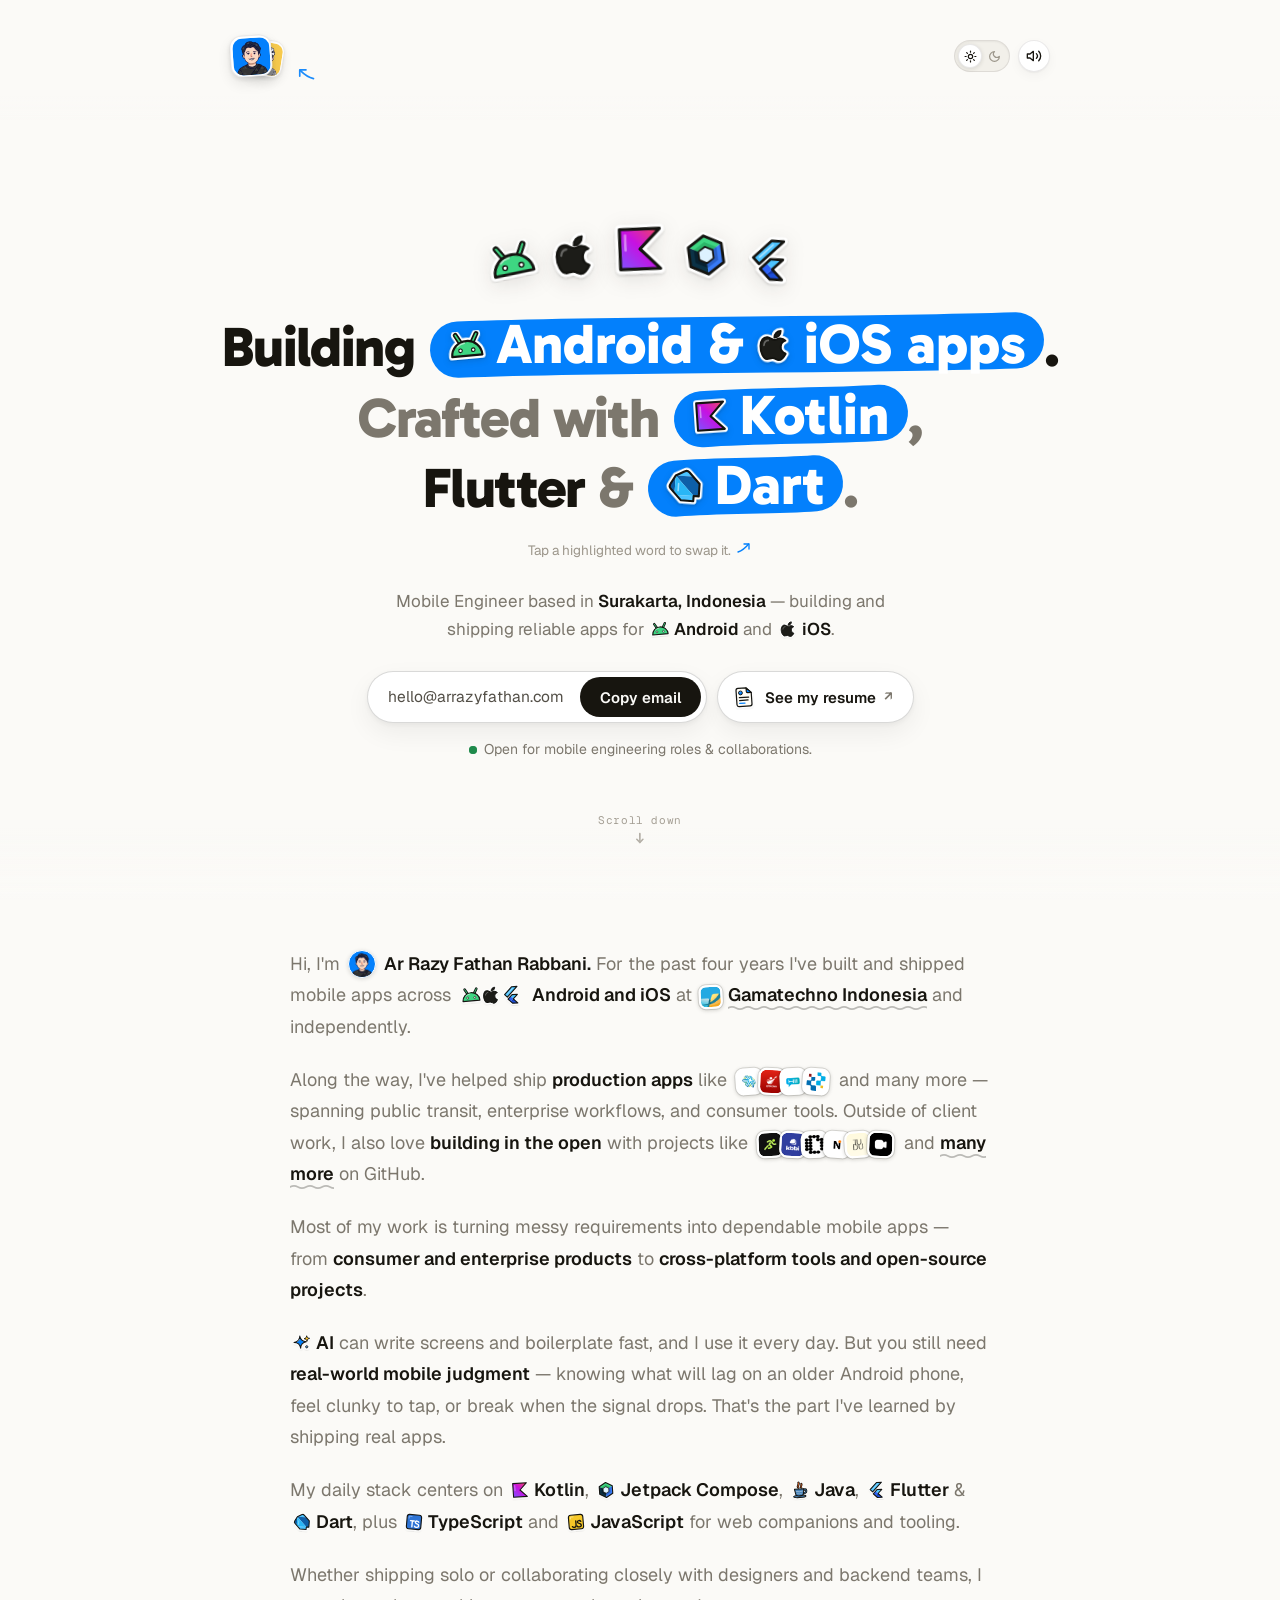
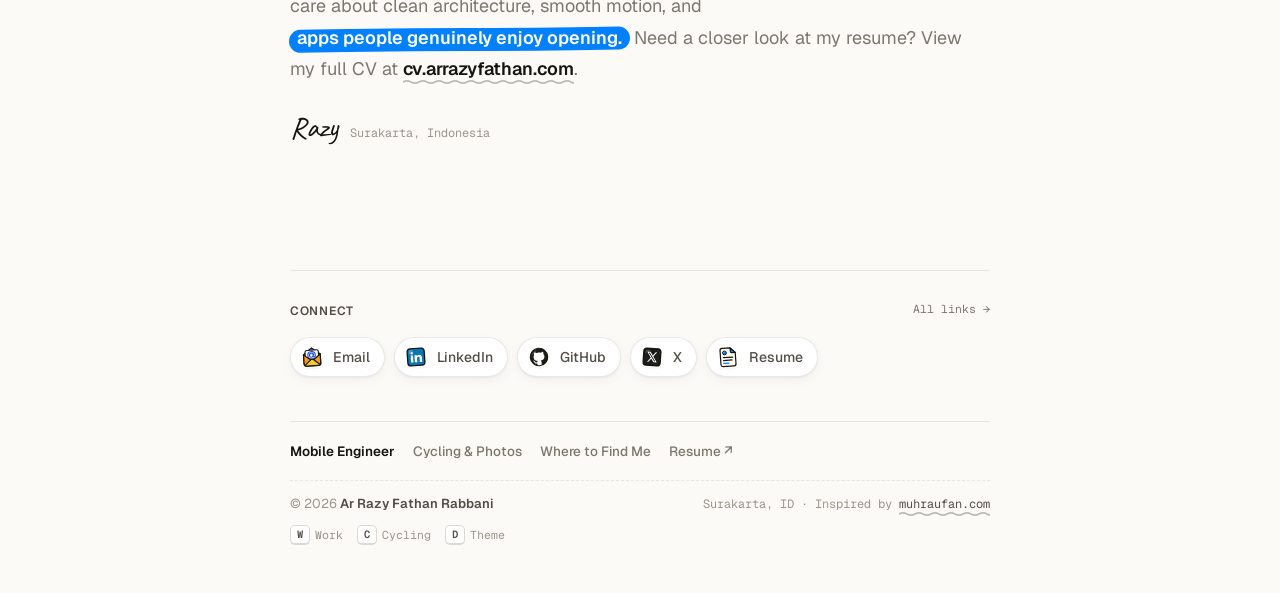
==== index.html @ 4f4d4d1c "perf(theme): smooth 460ms GPU View Transition cross-fade and cached canvas theme swap" ====
<!DOCTYPE html>
<html lang="en" data-profile="work" data-day="sat">
<head>
  <meta charset="UTF-8" />
  <meta name="viewport" content="width=device-width, initial-scale=1.0" />
  <title>Ar Razy Fathan Rabbani — Mobile Engineer (Android &amp; iOS)</title>
  <meta name="description" content="Mobile Engineer in Surakarta, Indonesia — 4+ years shipping Android and iOS apps with Kotlin, Jetpack Compose, Flutter, and KMP." />
  <meta name="author" content="Ar Razy Fathan Rabbani" />
  <meta name="robots" content="index, follow, max-image-preview:large" />
  <meta name="theme-color" content="#FBFAF7" />
  <link rel="canonical" href="https://arrazyfathan.com/" />

  <!-- Open Graph / Social Previews -->
  <meta property="og:type" content="website" />
  <meta property="og:site_name" content="Ar Razy Fathan Rabbani" />
  <meta property="og:locale" content="en_US" />
  <meta property="og:url" content="https://arrazyfathan.com/" />
  <meta property="og:title" content="Ar Razy Fathan Rabbani — Mobile Engineer (Android &amp; iOS)" />
  <meta property="og:description" content="Mobile Engineer in Surakarta shipping Android and iOS apps with Kotlin, Jetpack Compose, Flutter, and KMP." />
  <meta property="og:image" content="https://arrazyfathan.com/assets/og-image.png" />
  <meta property="og:image:width" content="1200" />
  <meta property="og:image:height" content="630" />
  <meta property="og:image:alt" content="Ar Razy Fathan Rabbani — Mobile Engineer shipping Android and iOS apps" />

  <!-- Twitter / X Card -->
  <meta name="twitter:card" content="summary_large_image" />
  <meta name="twitter:site" content="@arrazyfathann" />
  <meta name="twitter:creator" content="@arrazyfathann" />
  <meta name="twitter:title" content="Ar Razy Fathan Rabbani — Mobile Engineer (Android &amp; iOS)" />
  <meta name="twitter:description" content="Mobile Engineer in Surakarta shipping Android and iOS apps with Kotlin, Jetpack Compose, Flutter, and KMP." />
  <meta name="twitter:image" content="https://arrazyfathan.com/assets/og-image.png" />
  <meta name="twitter:image:alt" content="Ar Razy Fathan Rabbani — Mobile Engineer shipping Android and iOS apps" />

  <!-- Fonts -->
  <link rel="preconnect" href="https://fonts.googleapis.com" />
  <link rel="preconnect" href="https://fonts.gstatic.com" crossorigin />
  <link href="https://fonts.googleapis.com/css2?family=Caveat:wght@600&family=Gabarito:wght@600;700;800&family=Geist+Mono:wght@400;500&family=Geist:wght@400;500;600;700&display=swap" rel="stylesheet" />

  <!-- Favicons & Web Manifest -->
  <link rel="icon" type="image/png" sizes="48x48" href="/assets/icons/favicon-48.png" />
  <link rel="icon" type="image/png" sizes="192x192" href="/assets/icons/favicon-192.png" />
  <link rel="apple-touch-icon" sizes="180x180" href="/assets/icons/apple-touch-icon.png" />
  <link rel="manifest" href="/site.webmanifest" />
  <link rel="prefetch" href="/cycling/" />
  <link rel="stylesheet" href="/css/styles.css?v=54" />

  <!-- Structured Data (JSON-LD: Person + WebSite) -->
  <script type="application/ld+json">
    {
      "@context": "https://schema.org",
      "@graph": [
        {
          "@type": "Person",
          "@id": "https://arrazyfathan.com/#person",
          "name": "Ar Razy Fathan Rabbani",
          "alternateName": ["Razy", "Ar Razy"],
          "url": "https://arrazyfathan.com/",
          "image": "https://arrazyfathan.com/assets/avatars/work.png",
          "jobTitle": "Mobile Engineer",
          "description": "Mobile Engineer in Surakarta, Indonesia with 4+ years shipping Android and iOS apps using Kotlin, Jetpack Compose, Flutter, and Kotlin Multiplatform.",
          "email": "mailto:hello@arrazyfathan.com",
          "worksFor": {
            "@type": "Organization",
            "name": "Gamatechno Indonesia",
            "url": "https://www.gamatechno.com/"
          },
          "address": {
            "@type": "PostalAddress",
            "addressLocality": "Surakarta",
            "addressCountry": "ID"
          },
          "knowsAbout": [
            "Android Development",
            "iOS Development",
            "Kotlin",
            "Jetpack Compose",
            "Kotlin Multiplatform",
            "Flutter",
            "Dart",
            "Java",
            "TypeScript"
          ],
          "sameAs": [
            "https://cv.arrazyfathan.com",
            "https://github.com/arrazyfathan",
            "https://www.linkedin.com/in/arrazyfathan/",
            "https://x.com/arrazyfathann",
            "https://www.strava.com/athletes/45137448"
          ]
        },
        {
          "@type": "WebSite",
          "@id": "https://arrazyfathan.com/#website",
          "url": "https://arrazyfathan.com/",
          "name": "Ar Razy Fathan Rabbani — Mobile Engineer",
          "description": "Personal landing page of Ar Razy Fathan Rabbani, Mobile Engineer (Android & iOS) and cyclist based in Surakarta, Indonesia.",
          "inLanguage": "en",
          "publisher": {
            "@id": "https://arrazyfathan.com/#person"
          }
        }
      ]
    }
  </script>

  <!-- Enable progressive reveal, preserve per-tab theme choice (Light-first on new visits) -->
  <script>
    (function () {
      try {
        if (window.location.hash && window.location.hash.toLowerCase() === '#cycling') {
          window.location.replace('/cycling/');
          return;
        }
        var root = document.documentElement;
        root.classList.add('js');
        var sessionDay = sessionStorage.getItem('arrazy-day');
        if (sessionDay === 'sun' || sessionDay === 'sat') {
          root.setAttribute('data-day', sessionDay);
        }
      } catch (e) {}
    })();
  </script>
</head>
<body>

  <!-- Minimal Top Bar -->
  <header class="topbar" role="banner">
    <div class="topbar-inner">
      <!-- Top-Left Minimal Stacked Avatar Switcher (links cleanly to /cycling/ for SEO sitelinks) -->
      <a
        href="/cycling/"
        class="photo-toggle"
        id="profile-photo-toggle"
        aria-label="Switch to Cycling profile"
        title="Switch to Cycling (C)"
      >
        <span class="photo-stack" aria-hidden="true">
          <span class="mini-photo mini-photo--work">
            <img src="/assets/avatars/work-thumb.webp" alt="" width="34" height="34" decoding="async" />
          </span>
          <span class="mini-photo mini-photo--cycling">
            <img src="/assets/avatars/cycling-thumb.webp" alt="" width="34" height="34" decoding="async" />
          </span>
        </span>
        <span class="photo-toggle-hint" aria-hidden="true">
          <svg class="photo-toggle-arrow" viewBox="0 0 24 20" width="18" height="15" fill="none">
            <path d="M21 15C15 13.5 10 10 5 5" stroke="var(--arrow)" stroke-width="2" stroke-linecap="round" />
            <path d="M12 4.5H4.5V12" stroke="var(--arrow)" stroke-width="2" stroke-linecap="round" stroke-linejoin="round" />
          </svg>
          <span class="photo-toggle-label">Switch to cycling</span>
        </span>
      </a>

      <!-- Minimal Right Controls (Theme Switch Toggle + Sound Icon Button) -->
      <div class="topbar-tools">
        <button
          type="button"
          class="theme-switch"
          id="day-toggle"
          role="switch"
          aria-checked="false"
          aria-label="Toggle dark mode"
          title="Toggle light / dark theme (D)"
        >
          <span class="theme-thumb" aria-hidden="true"></span>
          <span class="theme-opt theme-opt--sun" aria-hidden="true">
            <svg viewBox="0 0 24 24" width="13" height="13" fill="none" stroke="currentColor" stroke-width="2.2" stroke-linecap="round" stroke-linejoin="round">
              <circle cx="12" cy="12" r="4" />
              <path d="M12 2v2M12 20v2M4.93 4.93l1.41 1.41M17.66 17.66l1.41 1.41M2 12h2M20 12h2M6.34 17.66l-1.41 1.41M19.07 4.93l-1.41 1.41" />
            </svg>
          </span>
          <span class="theme-opt theme-opt--moon" aria-hidden="true">
            <svg viewBox="0 0 24 24" width="13" height="13" fill="none" stroke="currentColor" stroke-width="2.2" stroke-linecap="round" stroke-linejoin="round">
              <path d="M12 3a6 6 0 0 0 9 9 9 9 0 1 1-9-9Z" />
            </svg>
          </span>
        </button>

        <button
          type="button"
          class="icon-btn"
          id="sound-toggle"
          aria-label="Toggle UI sound effects"
          aria-pressed="true"
          title="Toggle sound"
        >
          <svg class="sound-ico sound-ico--on" viewBox="0 0 24 24" width="16" height="16" fill="none" stroke="currentColor" stroke-width="2" stroke-linecap="round" stroke-linejoin="round" aria-hidden="true">
            <polygon points="11 5 6 9 2 9 2 15 6 15 11 19 11 5" />
            <path d="M15.54 8.46a5 5 0 0 1 0 7.07" />
            <path d="M19.07 4.93a10 10 0 0 1 0 14.14" />
          </svg>
          <svg class="sound-ico sound-ico--off" viewBox="0 0 24 24" width="16" height="16" fill="none" stroke="currentColor" stroke-width="2" stroke-linecap="round" stroke-linejoin="round" aria-hidden="true">
            <polygon points="11 5 6 9 2 9 2 15 6 15 11 19 11 5" />
            <line x1="22" y1="9" x2="16" y2="15" />
            <line x1="16" y1="9" x2="22" y2="15" />
          </svg>
        </button>
      </div>
    </div>
  </header>

  <main id="top">
    <!-- MINIMAL WORK HERO -->
    <section class="hero wrap">
      <div class="hero-inner">
        <div class="sticker-fan up" aria-label="Platforms and languages">
          <span class="fan-item" style="--rot: -7deg; --y-off: 6px" data-tip="Android">
            <img src="/assets/icons/platform/android.svg" alt="Android" width="56" height="56" />
          </span>
          <span class="fan-item" style="--rot: -3deg; --y-off: 1px" data-tip="iOS">
            <img src="/assets/icons/platform/apple.svg" alt="iOS" width="56" height="56" />
          </span>
          <span class="fan-item fan-item--center" style="--rot: 2deg; --y-off: -5px" data-tip="Kotlin">
            <img src="/assets/icons/lang/kotlin.svg" alt="Kotlin" width="64" height="64" />
          </span>
          <span class="fan-item" style="--rot: -4deg; --y-off: 1px" data-tip="Jetpack Compose">
            <img src="/assets/icons/lang/jetpack-compose.svg" alt="Jetpack Compose" width="56" height="56" />
          </span>
          <span class="fan-item" style="--rot: 6deg; --y-off: 6px" data-tip="Flutter">
            <img src="/assets/icons/platform/flutter.svg" alt="Flutter" width="56" height="56" />
          </span>
        </div>

        <h1 class="hero-headline up">
          <span class="line-strong">
            <span class="swap-verb" id="hero-lead-verb"><span class="swap-verb-inner">Building</span></span>
            <button
              type="button"
              class="swap-pill"
              data-verb-target="hero-lead-verb"
              data-verbs="Building|Shipping to|Shipping to|Building"
              data-swap="Android &amp;::iOS apps|Play Store|App Store|Mobile Apps"
              data-swap-mobile="Android &amp;::iOS|Play Store|App Store|Mobile Apps"
              data-icons="/assets/icons/platform/android.svg|/assets/icons/platform/playstore.svg|/assets/icons/platform/appstore.svg|/assets/icons/platform/flutter.svg"
              data-icons-mid="/assets/icons/platform/apple.svg|||"
            >
              <span class="swap-inner">
                <img class="swap-icon" src="/assets/icons/platform/android.svg" alt="" width="28" height="28" />
                <span class="swap-text">Android &amp;</span>
                <img class="swap-icon swap-icon--mid" src="/assets/icons/platform/apple.svg" alt="" width="28" height="28" />
                <span class="swap-text-after">iOS apps</span>
              </span>
            </button>.
          </span>
          <span class="line-muted">
            Crafted with
            <button
              type="button"
              class="swap-pill"
              data-swap="Kotlin|Jetpack Compose|Java|Kotlin Multiplatform"
              data-swap-mobile="Kotlin|Compose|Java|KMP"
              data-icons="/assets/icons/lang/kotlin.svg|/assets/icons/lang/jetpack-compose.svg|/assets/icons/lang/java.svg|/assets/icons/lang/kmp.svg"
            >
              <span class="swap-inner">
                <img class="swap-icon" src="/assets/icons/lang/kotlin.svg" alt="" width="28" height="28" />
                <span class="swap-text">Kotlin</span>
              </span>
            </button>,
          </span>
          <span class="line-muted">
            <strong class="ink-word">Flutter</strong> &amp;
            <button
              type="button"
              class="swap-pill"
              data-swap="Dart|TypeScript|JavaScript"
              data-icons="/assets/icons/lang/dart.svg|/assets/icons/lang/typescript.svg|/assets/icons/lang/javascript.svg"
            >
              <span class="swap-inner">
                <img class="swap-icon" src="/assets/icons/lang/dart.svg" alt="" width="28" height="28" />
                <span class="swap-text">Dart</span>
              </span>
            </button>.
          </span>
        </h1>

        <p class="swap-hint up" aria-live="polite">
          <span class="swap-hint-text">Tap a highlighted word to swap it.</span>
          <svg viewBox="0 0 24 20" width="16" height="14" fill="none" aria-hidden="true">
            <path d="M3 16C9 14 14 10 19 4" stroke="var(--arrow)" stroke-width="2" stroke-linecap="round" />
            <path d="M12 4H19.5V11.5" stroke="var(--arrow)" stroke-width="2" stroke-linecap="round" stroke-linejoin="round" />
          </svg>
        </p>

        <p class="hero-sub up">
          Mobile Engineer based in <strong>Surakarta, Indonesia</strong> &mdash; building and shipping reliable apps for
          <img class="inline-ico" src="/assets/icons/platform/android.svg" alt="" width="20" height="20" /><strong>Android</strong>
          and
          <img class="inline-ico" src="/assets/icons/platform/apple.svg" alt="" width="20" height="20" /><strong>iOS</strong>.
        </p>

        <div class="hero-actions up">
          <div class="cta-pill">
            <a href="mailto:hello@arrazyfathan.com" class="cta-email">hello@arrazyfathan.com</a>
            <button type="button" class="cta-btn" data-copy-email>
              <span class="copy-label">Copy email</span>
            </button>
          </div>
          <a
            href="https://cv.arrazyfathan.com"
            target="_blank"
            rel="noopener noreferrer me"
            class="btn-resume"
            title="View full resume at cv.arrazyfathan.com"
          >
            <img src="/assets/icons/connect/resume.svg" alt="" width="24" height="24" />
            <span>See my resume</span>
            <span class="btn-arrow" aria-hidden="true">&nearr;</span>
          </a>
        </div>

        <p class="cta-caption up">
          <i class="status-dot" aria-hidden="true"></i>
          Open for mobile engineering roles &amp; collaborations.
        </p>
      </div>

      <a href="#intro" class="scroll-cue" aria-label="Scroll down to introduction">
        <span class="scroll-cue-label">Scroll down</span>
        <span class="scroll-cue-arrow" aria-hidden="true">
          <svg viewBox="0 0 16 16" width="14" height="14" fill="none" stroke="currentColor" stroke-width="1.8" stroke-linecap="round" stroke-linejoin="round">
            <path d="M8 3v10" />
            <path d="M4.5 9.5 8 13l3.5-3.5" />
          </svg>
        </span>
      </a>
    </section>

    <!-- EDITORIAL LETTER -->
    <section class="letter wrap-letter" id="intro" aria-label="Introduction">
      <article class="prose">
        <p>
          Hi, I'm
          <span class="inline-avatar" aria-hidden="true">
            <img src="/assets/avatars/work-thumb.webp" alt="" width="28" height="28" loading="lazy" decoding="async" />
          </span>
          <strong>Ar Razy Fathan Rabbani.</strong>
          For the past four years I've built and shipped mobile apps across
          <span class="inline-cluster" aria-hidden="true">
            <img src="/assets/icons/platform/android.svg" alt="" width="24" height="24" loading="lazy" decoding="async" />
            <img src="/assets/icons/platform/apple.svg" alt="" width="24" height="24" loading="lazy" decoding="async" />
            <img src="/assets/icons/platform/flutter.svg" alt="" width="24" height="24" loading="lazy" decoding="async" />
          </span>
          <strong>Android and iOS</strong> at <span class="inline-company-ico" aria-hidden="true"><img src="/assets/icons/gamatechno.png" alt="" width="22" height="22" loading="lazy" decoding="async" /></span><a href="https://www.gamatechno.com/" target="_blank" rel="noopener noreferrer" class="text-link">Gamatechno Indonesia</a> and independently.
        </p>

        <p>
          Along the way, I've helped ship <strong>production apps</strong> like
          <span class="inline-app-cluster" role="group" aria-label="Shipped products">
            <button type="button" class="inline-app-btn inline-app-btn--contain" style="--rot: -4deg" data-app-name="JakLingko" aria-label="JakLingko">
              <img src="/assets/icons/products/jaklingko.webp" alt="JakLingko" width="24" height="24" loading="lazy" decoding="async" />
            </button>
            <button type="button" class="inline-app-btn" style="--rot: 2deg" data-app-name="GTR Click" aria-label="GTR Click">
              <img src="/assets/icons/products/gtr-click.webp" alt="GTR Click" width="24" height="24" loading="lazy" decoding="async" />
            </button>
            <button type="button" class="inline-app-btn inline-app-btn--contain" style="--rot: -3deg" data-app-name="HiiGeek" aria-label="HiiGeek">
              <img src="/assets/icons/products/hiigeek.webp" alt="HiiGeek" width="24" height="24" loading="lazy" decoding="async" />
            </button>
            <button type="button" class="inline-app-btn inline-app-btn--contain" style="--rot: 4deg" data-app-name="Kosmo" aria-label="Kosmo">
              <img src="/assets/icons/products/kosmo.webp" alt="Kosmo" width="24" height="24" loading="lazy" decoding="async" />
            </button>
          </span>
          and many more &mdash; spanning public transit, enterprise workflows, and consumer tools. Outside of client work, I also love <strong>building in the open</strong> with projects like
          <span class="inline-app-cluster" role="group" aria-label="Open-source projects">
            <button type="button" class="inline-app-btn" style="--rot: -3deg" data-app-name="Lerun" data-app-url="https://github.com/arrazyfathan/Lerun" aria-label="Lerun on GitHub">
              <img src="/assets/icons/projects/lerun.png" alt="Lerun" width="24" height="24" loading="lazy" decoding="async" />
            </button>
            <button type="button" class="inline-app-btn" style="--rot: 3deg" data-app-name="KBBI" data-app-url="https://github.com/arrazyfathan/kbbi" aria-label="KBBI on GitHub">
              <img src="/assets/icons/projects/kbbi.png" alt="KBBI" width="24" height="24" loading="lazy" decoding="async" />
            </button>
            <button type="button" class="inline-app-btn inline-app-btn--contain" style="--rot: -2deg" data-app-name="Obscurenv" data-app-url="https://github.com/arrazyfathan/obscurenv" aria-label="Obscurenv on GitHub">
              <img src="/assets/icons/projects/obscurenv.png" alt="Obscurenv" width="24" height="24" loading="lazy" decoding="async" />
            </button>
            <button type="button" class="inline-app-btn inline-app-btn--contain" style="--rot: 4deg" data-app-name="NewsApp" data-app-url="https://github.com/arrazyfathan/NewsApp" aria-label="NewsApp on GitHub">
              <img src="/assets/icons/projects/newsapp.png" alt="NewsApp" width="24" height="24" loading="lazy" decoding="async" />
            </button>
            <button type="button" class="inline-app-btn" style="--rot: -4deg" data-app-name="Tudu" data-app-url="https://github.com/arrazyfathan/tudu-mobile" aria-label="Tudu on GitHub">
              <img src="/assets/icons/projects/tudu.png" alt="Tudu" width="24" height="24" loading="lazy" decoding="async" />
            </button>
            <button type="button" class="inline-app-btn" style="--rot: 2deg" data-app-name="Moviequ" data-app-url="https://github.com/arrazyfathan/Moviequ" aria-label="Moviequ on GitHub">
              <img src="/assets/icons/projects/moviequ.png" alt="Moviequ" width="24" height="24" loading="lazy" decoding="async" />
            </button>
          </span>
          and <a href="https://github.com/arrazyfathan?tab=repositories" target="_blank" rel="noopener noreferrer me" class="text-link">many more</a> on GitHub.
        </p>

        <p>
          Most of my work is turning messy requirements into dependable mobile apps &mdash; from <strong>consumer and enterprise products</strong> to <strong>cross-platform tools and open-source projects</strong>.
        </p>

        <p>
          <img class="inline-ico" src="/assets/icons/lang/ai.svg" alt="" width="22" height="22" loading="lazy" decoding="async" /><strong>AI</strong> can write screens and boilerplate fast, and I use it every day. But you still need <strong>real-world mobile judgment</strong> &mdash; knowing what will lag on an older Android phone, feel clunky to tap, or break when the signal drops. That's the part I've learned by shipping real apps.
        </p>

        <p>
          My daily stack centers on
          <img class="inline-ico" src="/assets/icons/lang/kotlin.svg" alt="" width="21" height="21" loading="lazy" decoding="async" /><strong>Kotlin</strong>,
          <img class="inline-ico" src="/assets/icons/lang/jetpack-compose.svg" alt="" width="21" height="21" loading="lazy" decoding="async" /><strong>Jetpack Compose</strong>,
          <img class="inline-ico" src="/assets/icons/lang/java.svg" alt="" width="21" height="21" loading="lazy" decoding="async" /><strong>Java</strong>,
          <img class="inline-ico" src="/assets/icons/platform/flutter.svg" alt="" width="21" height="21" loading="lazy" decoding="async" /><strong>Flutter</strong> &amp;
          <img class="inline-ico" src="/assets/icons/lang/dart.svg" alt="" width="21" height="21" loading="lazy" decoding="async" /><strong>Dart</strong>,
          plus
          <img class="inline-ico" src="/assets/icons/lang/typescript.svg" alt="" width="21" height="21" loading="lazy" decoding="async" /><strong>TypeScript</strong>
          and
          <img class="inline-ico" src="/assets/icons/lang/javascript.svg" alt="" width="21" height="21" loading="lazy" decoding="async" /><strong>JavaScript</strong>
          for web companions and tooling.
        </p>

        <p>
          Whether shipping solo or collaborating closely with designers and backend teams, I care about clean architecture, smooth motion, and <mark class="hl-swipe">apps people genuinely enjoy opening.</mark>
          Need a closer look at my resume? View my full CV at <a href="https://cv.arrazyfathan.com" target="_blank" rel="noopener noreferrer me" class="text-link">cv.arrazyfathan.com</a>.
        </p>

        <div class="signature">
          <span class="sig-script">Razy</span>
          <span class="sig-loc">Surakarta, Indonesia</span>
        </div>
      </article>
    </section>

    <!-- MINIMAL CONNECT ROW -->
    <section class="connect wrap-letter" id="connect" aria-label="Connect">
      <div class="connect-head">
        <div class="connect-label">CONNECT</div>
        <a href="/connect/" class="connect-more">All links &rarr;</a>
      </div>
      <div class="connect-row">
        <a href="mailto:hello@arrazyfathan.com" class="connect-pill" title="Email hello@arrazyfathan.com">
          <img src="/assets/icons/connect/email.svg" alt="" width="28" height="28" />
          <span>Email</span>
        </a>
        <a href="https://www.linkedin.com/in/arrazyfathan/" target="_blank" rel="noopener noreferrer me" class="connect-pill">
          <img src="/assets/icons/connect/linkedin.svg" alt="" width="28" height="28" />
          <span>LinkedIn</span>
        </a>
        <a href="https://github.com/arrazyfathan" target="_blank" rel="noopener noreferrer me" class="connect-pill">
          <img src="/assets/icons/connect/github.svg" alt="" width="28" height="28" />
          <span>GitHub</span>
        </a>
        <a href="https://x.com/arrazyfathann" target="_blank" rel="noopener noreferrer me" class="connect-pill">
          <img src="/assets/icons/connect/x.svg" alt="" width="28" height="28" />
          <span>X</span>
        </a>
        <a href="https://cv.arrazyfathan.com" target="_blank" rel="noopener noreferrer me" class="connect-pill" title="View resume at cv.arrazyfathan.com">
          <img src="/assets/icons/connect/resume.svg" alt="" width="28" height="28" />
          <span>Resume</span>
        </a>
      </div>
    </section>
  </main>

  <!-- Minimal Year Footer + Sitelink Navigation -->
  <footer class="foot wrap-letter">
    <nav class="foot-nav" aria-label="Site sections">
      <a href="/" aria-current="page">Mobile Engineer</a>
      <a href="/cycling/">Cycling &amp; Photos</a>
      <a href="/connect/">Where to Find Me</a>
      <a href="https://cv.arrazyfathan.com" target="_blank" rel="noopener noreferrer me">Resume &nearr;</a>
    </nav>
    <div class="foot-row">
      <p>&copy; <span id="year">2026</span> <strong>Ar Razy Fathan Rabbani</strong></p>
      <p class="foot-meta">
        Surakarta, ID &middot; Inspired by <a href="https://muhraufan.com/" target="_blank" rel="noopener noreferrer" class="foot-link">muhraufan.com</a>
      </p>
    </div>
    <p class="foot-keys" aria-label="Keyboard shortcuts">
      <span><kbd>W</kbd> Work</span>
      <span><kbd>C</kbd> Cycling</span>
      <span><kbd>D</kbd> Theme</span>
    </p>
  </footer>

  <!-- Subtle Copy Toast -->
  <div class="toast" id="toast" role="status" aria-live="polite" hidden></div>

  <script type="module" src="/js/main.js?v=42"></script>
</body>
</html>
---- css/styles.css ----
/* ==========================================================================
   Ar Razy Fathan Rabbani — Minimal Indie-Maker Editorial Landing Page
   Pure warm paper, inline die-cut stickers, yellow marker highlights & springs
   ========================================================================== */

/* Smooth Cross-Document View Transitions between /, /cycling/, and /connect/ */
@view-transition {
  navigation: auto;
}

::view-transition-group(root) {
  animation-duration: var(--vt-group-dur, 380ms);
  animation-timing-function: cubic-bezier(0.22, 1, 0.36, 1);
}

::view-transition-old(root) {
  animation: var(--vt-old-anim, vt-page-out 260ms cubic-bezier(0.32, 0, 0.67, 0) both);
  mix-blend-mode: normal;
  z-index: 1;
}

::view-transition-new(root) {
  animation: var(--vt-new-anim, vt-page-in 380ms cubic-bezier(0.22, 1, 0.36, 1) 40ms both);
  mix-blend-mode: normal;
  z-index: 2;
}

@keyframes vt-page-out {
  from {
    opacity: 1;
    transform: translateY(0) scale(1);
  }
  to {
    opacity: 0;
    transform: translateY(-10px) scale(0.99);
  }
}

@keyframes vt-page-in {
  from {
    opacity: 0;
    transform: translateY(14px) scale(0.99);
  }
  to {
    opacity: 1;
    transform: translateY(0) scale(1);
  }
}

/* Swappable Stacked Avatar Cards — keep cards solid & spring-morph smoothly across pages */
::view-transition-group(avatar-work),
::view-transition-group(avatar-cycling) {
  animation-duration: 580ms;
  animation-timing-function: cubic-bezier(0.22, 1.18, 0.36, 1);
}

::view-transition-old(avatar-work),
::view-transition-old(avatar-cycling) {
  animation: none;
  opacity: 0;
}

::view-transition-new(avatar-work),
::view-transition-new(avatar-cycling) {
  animation: none;
  opacity: 1;
  width: 100%;
  height: 100%;
}

/* Ensure the newly active card glides ON TOP of the retiring card mid-swap */
html[data-profile="work"]::view-transition-group(avatar-work) {
  z-index: 6;
}
html[data-profile="work"]::view-transition-group(avatar-cycling) {
  z-index: 5;
}
html[data-profile="cycling"]::view-transition-group(avatar-cycling) {
  z-index: 6;
}
html[data-profile="cycling"]::view-transition-group(avatar-work) {
  z-index: 5;
}

/* Playful slight lift on the incoming card during the swap */
html[data-profile="work"]::view-transition-image-pair(avatar-work),
html[data-profile="cycling"]::view-transition-image-pair(avatar-cycling) {
  animation: vt-card-pop 580ms cubic-bezier(0.22, 1, 0.36, 1) both;
}

@keyframes vt-card-pop {
  0%   { transform: scale(1) translateY(0); }
  42%  { transform: scale(1.14) translateY(-4px); }
  100% { transform: scale(1) translateY(0); }
}

/* Keep topbar text & right utility controls steady & crisp during page swap */
::view-transition-group(toggle-meta) {
  z-index: 4;
  animation-duration: 320ms;
  animation-timing-function: cubic-bezier(0.22, 1, 0.36, 1);
}

::view-transition-group(topbar-tools) {
  z-index: 4;
  animation-duration: 240ms;
}

::view-transition-old(topbar-tools) {
  animation: none;
  opacity: 0;
}

::view-transition-new(topbar-tools) {
  animation: none;
  opacity: 1;
}

/* Same-Document Theme Switch View Transition (smooth 460ms GPU cross-fade) */
html.is-theme-switching {
  --vt-group-dur: 460ms;
  --vt-old-anim: none;
  --vt-new-anim: vt-theme-fade 460ms cubic-bezier(0.4, 0, 0.2, 1) both;
}

html.is-theme-switching *,
html.is-theme-switching *::before,
html.is-theme-switching *::after {
  transition: none !important;
}

html.is-theme-switching .mini-photo--work,
html.is-theme-switching .mini-photo--cycling,
html.is-theme-switching .topbar-tools {
  view-transition-name: none !important;
}

@keyframes vt-theme-fade {
  from { opacity: 0; }
  to   { opacity: 1; }
}

:root {
  /* Light ("Sat") — pure warm archival paper */
  --bg: #FBFAF7;
  --bg-rgb: 251, 250, 247;
  --surface: #FFFFFF;
  --sunken: #F2F0EA;
  --ink: #17150F;
  --ink-2: #524E46;
  --muted: #7C776D;
  --quiet: #9C968B;
  --line: rgba(23, 21, 15, 0.09);
  --line-strong: rgba(23, 21, 15, 0.16);

  /* Marker accents — Work (Mobile Eng.) = Blue, Cycling = Yellow */
  --y: #FFC629;
  --b: #0380FC;
  --accent: #0380FC;
  --accent-ink: #FFFFFF;
  --arrow: #0380FC;
  --ok: #1F8A4C;
  --strava: #FC4C02;

  /* Seamless periodic waveform underline SVG tiles (16x6 period) */
  --wave-rest: url("data:image/svg+xml,%3Csvg xmlns='http://www.w3.org/2000/svg' width='16' height='6' viewBox='0 0 16 6'%3E%3Cpath d='M-8 3Q-4 5.3 0 3T8 3T16 3T24 3' fill='none' stroke='rgba(23,21,15,0.28)' stroke-width='1.55'/%3E%3C/svg%3E");
  --wave-accent: url("data:image/svg+xml,%3Csvg xmlns='http://www.w3.org/2000/svg' width='16' height='6' viewBox='0 0 16 6'%3E%3Cpath d='M-8 3Q-4 5.3 0 3T8 3T16 3T24 3' fill='none' stroke='%230380FC' stroke-width='1.9'/%3E%3C/svg%3E");
  --wave-popover: url("data:image/svg+xml,%3Csvg xmlns='http://www.w3.org/2000/svg' width='16' height='6' viewBox='0 0 16 6'%3E%3Cpath d='M-8 3Q-4 5.3 0 3T8 3T16 3T24 3' fill='none' stroke='%23FBFAF7' stroke-width='1.6'/%3E%3C/svg%3E");

  /* Typography */
  --display: 'Gabarito', system-ui, -apple-system, BlinkMacSystemFont, 'Segoe UI', sans-serif;
  --text: 'Geist', system-ui, -apple-system, BlinkMacSystemFont, 'Segoe UI', sans-serif;
  --mono: 'Geist Mono', ui-monospace, SFMono-Regular, Menlo, monospace;
  --script: 'Caveat', cursive;

  /* Tactile shadows */
  --shadow-sm: 0 1px 2px rgba(23, 21, 15, 0.05), 0 4px 12px rgba(23, 21, 15, 0.04);
  --shadow-pill: 0 2px 6px rgba(23, 21, 15, 0.05), 0 10px 26px rgba(23, 21, 15, 0.06);
  --shadow-photo: 0 2px 5px rgba(23, 21, 15, 0.10), 0 6px 14px rgba(23, 21, 15, 0.09);
  --topbar-fade: linear-gradient(to bottom, rgba(251, 250, 247, 1) 80%, rgba(251, 250, 247, 0.74) 91%, rgba(251, 250, 247, 0) 100%);

  /* Radii */
  --r-pill: 999px;

  /* Motion */
  --ease-out: cubic-bezier(0.23, 1, 0.32, 1);
  --spring: linear(
    0, 0.009, 0.035 2.1%, 0.141, 0.281 6.7%, 0.723 12.9%, 0.938 16.7%,
    1.017, 1.077, 1.121, 1.149 24.3%, 1.159, 1.163, 1.161, 1.154 29.9%,
    1.129 32.8%, 1.051 39.6%, 1.017 43.1%, 0.991, 0.977 51%, 0.974 53.8%,
    0.975 57.1%, 0.997 69.8%, 1.003 76.9%, 1.004 83.8%, 1
  );
  --spring-soft: linear(
    0, 0.006, 0.025 2.8%, 0.101 6.1%, 0.539 18.9%, 0.721 25.3%,
    0.849 31.5%, 0.937 38.1%, 0.968 41.8%, 0.991 45.7%, 1.006 50.1%,
    1.015 55%, 1.017 63.9%, 1.001
  );
}

/* Dark ("Sun") — warm charcoal paper */
html[data-day="sun"] {
  --bg: #14120E;
  --bg-rgb: 20, 18, 14;
  --surface: #1D1B16;
  --sunken: #24211B;
  --ink: #F4EFE4;
  --ink-2: #C7C1B5;
  --muted: #938D81;
  --quiet: #6E695F;
  --line: rgba(244, 239, 228, 0.10);
  --line-strong: rgba(244, 239, 228, 0.18);
  --accent: #1A8CFF;
  --arrow: #1A8CFF;
  --wave-rest: url("data:image/svg+xml,%3Csvg xmlns='http://www.w3.org/2000/svg' width='16' height='6' viewBox='0 0 16 6'%3E%3Cpath d='M-8 3Q-4 5.3 0 3T8 3T16 3T24 3' fill='none' stroke='rgba(244,239,228,0.28)' stroke-width='1.55'/%3E%3C/svg%3E");
  --wave-accent: url("data:image/svg+xml,%3Csvg xmlns='http://www.w3.org/2000/svg' width='16' height='6' viewBox='0 0 16 6'%3E%3Cpath d='M-8 3Q-4 5.3 0 3T8 3T16 3T24 3' fill='none' stroke='%231A8CFF' stroke-width='1.9'/%3E%3C/svg%3E");
  --wave-popover: url("data:image/svg+xml,%3Csvg xmlns='http://www.w3.org/2000/svg' width='16' height='6' viewBox='0 0 16 6'%3E%3Cpath d='M-8 3Q-4 5.3 0 3T8 3T16 3T24 3' fill='none' stroke='%2314120E' stroke-width='1.6'/%3E%3C/svg%3E");
  --shadow-sm: 0 2px 6px rgba(0, 0, 0, 0.30);
  --shadow-pill: 0 4px 16px rgba(0, 0, 0, 0.38);
  --shadow-photo: 0 3px 10px rgba(0, 0, 0, 0.45);
  --topbar-fade: linear-gradient(to bottom, rgba(20, 18, 14, 1) 80%, rgba(20, 18, 14, 0.74) 91%, rgba(20, 18, 14, 0) 100%);
}

/* Cycling Mode Accent Overrides (Yellow Jersey) */
html[data-profile="cycling"] {
  --accent: #FFC629;
  --accent-ink: #17150F;
  --arrow: #D99B00;
  --wave-accent: url("data:image/svg+xml,%3Csvg xmlns='http://www.w3.org/2000/svg' width='16' height='6' viewBox='0 0 16 6'%3E%3Cpath d='M-8 3Q-4 5.3 0 3T8 3T16 3T24 3' fill='none' stroke='%23D99B00' stroke-width='1.9'/%3E%3C/svg%3E");
}

html[data-profile="cycling"][data-day="sun"] {
  --accent: #F5C128;
  --accent-ink: #17150F;
  --arrow: #F5C128;
  --wave-accent: url("data:image/svg+xml,%3Csvg xmlns='http://www.w3.org/2000/svg' width='16' height='6' viewBox='0 0 16 6'%3E%3Cpath d='M-8 3Q-4 5.3 0 3T8 3T16 3T24 3' fill='none' stroke='%23F5C128' stroke-width='1.9'/%3E%3C/svg%3E");
}

@keyframes wave-flow {
  from { background-position: 0 100%; }
  to   { background-position: 16px 100%; }
}

*, *::before, *::after {
  box-sizing: border-box;
}

html {
  scroll-behavior: smooth;
  -webkit-font-smoothing: antialiased;
  -moz-osx-font-smoothing: grayscale;
  background-color: var(--bg);
  color: var(--ink);
  overflow-x: clip;
}

body {
  margin: 0;
  font-family: var(--text);
  font-size: 16.5px;
  line-height: 1.68;
  color: var(--ink);
  background-color: var(--bg);
  overflow-x: clip;
}

img {
  display: block;
  max-width: 100%;
}

button, a {
  font: inherit;
  color: inherit;
  -webkit-tap-highlight-color: transparent;
}

.photo-toggle,
.theme-switch,
.icon-btn,
.fan-item,
.swap-pill,
.inline-ico,
.inline-avatar,
.inline-company-ico,
.inline-cluster,
.inline-app-btn,
.trophy-shelf-item,
.pod-rail-card,
.pod-rail-btn,
.connect-pill,
.cta-btn,
.btn-resume,
.btn-strava,
.directory-card,
.directory-copy,
.watch-pan-btn,
.watch-reset-btn,
.viewer-btn {
  -webkit-tap-highlight-color: transparent;
  -webkit-touch-callout: none;
  -webkit-user-select: none;
  user-select: none;
  touch-action: manipulation;
}

button {
  cursor: pointer;
  background: none;
  border: 0;
  padding: 0;
}

:focus-visible {
  outline: 2.5px solid var(--accent);
  outline-offset: 3px;
  border-radius: 8px;
}

/* Text Selection uses Active Marker Color (Blue in Work, Yellow in Cycling) */
::selection {
  background-color: var(--accent);
  color: var(--accent-ink);
}

::-moz-selection {
  background-color: var(--accent);
  color: var(--accent-ink);
}

/* Profile Visibility Switching */
html[data-profile="work"] .only-cycling,
html[data-profile="work"] .only-cycling-flex {
  display: none !important;
}

html[data-profile="cycling"] .only-work,
html[data-profile="cycling"] .only-work-flex {
  display: none !important;
}

html[data-profile="work"] .only-work-flex {
  display: inline-flex;
}

html[data-profile="cycling"] .only-cycling-flex {
  display: inline-flex;
}

/* Clean Width Tiers */
.wrap {
  width: min(820px, 100% - 40px);
  margin-inline: auto;
}

.wrap-letter {
  width: min(700px, 100% - 40px);
  margin-inline: auto;
}

/* Smooth Scroll Reveal (pure GPU transform + opacity — zero upfront layer bloat) */
html.js .up,
html.js .reveal {
  opacity: 0;
  transform: translate3d(0, 18px, 0) scale(0.988);
  transition:
    opacity 560ms cubic-bezier(0.22, 1, 0.36, 1) var(--reveal-delay, 0ms),
    transform 680ms cubic-bezier(0.22, 1, 0.36, 1) var(--reveal-delay, 0ms);
}

/* Preserve 3D perspective/tilt on trophy badges during reveal */
html.js .trophy-shelf-item.reveal {
  transform: translate3d(0, 16px, 0) scale(0.93);
}

/* Preserve tactile hover transitions on connect pills */
html.js .connect-pill.reveal {
  transform: translate3d(0, 14px, 0) scale(0.96);
  transition:
    opacity 500ms cubic-bezier(0.22, 1, 0.36, 1) var(--reveal-delay, 0ms),
    transform 620ms var(--spring-soft) var(--reveal-delay, 0ms),
    border-color 160ms var(--ease-out),
    color 160ms var(--ease-out);
}

html.js .hero .up,
html.js .connect-page-head.up,
html.js .directory-list.up {
  opacity: 1;
  transform: none;
}

html.js .up.in,
html.js .reveal.in {
  opacity: 1;
  transform: none;
}

html.js .connect-pill.reveal.in:hover {
  transition-delay: 0ms;
  transition-duration: 280ms, 280ms, 160ms, 160ms;
  transition-timing-function: var(--ease-out), var(--spring), var(--ease-out), var(--ease-out);
}

/* Smooth fallback transition when switching pages in browsers without MPA View Transitions */
body.is-switching main {
  opacity: 0;
  transform: translateY(-10px) scale(0.99);
  transition: opacity 280ms var(--ease-out), transform 320ms var(--ease-out);
}

/* ==========================================================================
   Minimal Floating Sticky Top Bar + Stacked Photo Profile Switcher
   ========================================================================== */
.topbar {
  position: sticky;
  top: 0;
  z-index: 40;
  width: 100%;
  padding-top: 32px;
  padding-bottom: 40px;
  background: var(--topbar-fade);
  pointer-events: none;
}

.topbar-inner {
  width: calc(100% - 40px);
  max-width: 820px;
  margin-inline: auto;
  display: flex;
  align-items: center;
  justify-content: space-between;
  gap: 16px;
  transition: max-width 520ms cubic-bezier(0.22, 1, 0.36, 1);
}

.topbar.is-scrolled .topbar-inner {
  max-width: 700px;
}

/* Top-Left Avatar-Only Profile Switcher + Curved Arrow Hint (label reveals on hover) */
.photo-toggle {
  position: relative;
  display: inline-flex;
  align-items: flex-end;
  gap: 8px;
  min-width: 0;
  padding: 2px 2px 2px 0;
  border-radius: 10px;
  text-align: left;
  text-decoration: none;
  pointer-events: auto;
  transition: transform 160ms var(--ease-out);
}

.photo-toggle:active {
  transform: scale(0.96);
}

.photo-stack {
  position: relative;
  width: 56px;
  height: 44px;
  flex-shrink: 0;
}

.mini-photo {
  position: absolute;
  top: 1px;
  left: 0;
  width: 42px;
  height: 42px;
  padding: 1.5px;
  border-radius: 12px;
  background: var(--surface);
  border: 1px solid var(--line);
  box-shadow: var(--shadow-photo);
  overflow: hidden;
  transition: transform 440ms var(--spring), opacity 220ms var(--ease-out), filter 220ms var(--ease-out);
}

.mini-photo img {
  width: 100%;
  height: 100%;
  border-radius: 10px;
  object-fit: cover;
}

.mini-photo--work {
  view-transition-name: avatar-work;
}

.mini-photo--cycling {
  view-transition-name: avatar-cycling;
}

.mini-photo--work img {
  background: var(--b);
}

.mini-photo--cycling img {
  background: var(--y);
}

html[data-day="sun"] .mini-photo--work img {
  background: #1A8CFF;
}

html[data-day="sun"] .mini-photo--cycling img {
  background: #F5C128;
}

/* Work active stack choreography */
html[data-profile="work"] .mini-photo--work {
  z-index: 2;
  transform: translate(0, 0) rotate(-4deg) scale(1);
  opacity: 1;
}

html[data-profile="work"] .mini-photo--cycling {
  z-index: 1;
  transform: translate(14px, 2px) rotate(9deg) scale(0.88);
  opacity: 0.9;
  filter: saturate(0.88);
}

/* Cycling active stack choreography */
html[data-profile="cycling"] .mini-photo--cycling {
  z-index: 2;
  transform: translate(0, 0) rotate(4deg) scale(1);
  opacity: 1;
}

html[data-profile="cycling"] .mini-photo--work {
  z-index: 1;
  transform: translate(14px, 2px) rotate(-9deg) scale(0.88);
  opacity: 0.9;
  filter: saturate(0.88);
}

.photo-toggle-hint {
  position: relative;
  z-index: 3;
  display: inline-flex;
  align-items: flex-end;
  flex-shrink: 0;
  margin-left: 2px;
  margin-bottom: -5px;
  transition: transform 420ms var(--spring);
}

.photo-toggle-arrow {
  display: block;
  width: 20px;
  height: 17px;
  opacity: 0.9;
  transform-origin: center;
  animation: photo-arrow-nudge 2.4s cubic-bezier(0.37, 0, 0.63, 1) infinite;
  transition: transform 380ms var(--spring), opacity 180ms var(--ease-out);
}

@keyframes photo-arrow-nudge {
  0%, 42%, 100% {
    transform: translate3d(0, 0, 0) rotate(0deg);
    opacity: 0.78;
  }
  58% {
    transform: translate3d(-3px, -2px, 0) rotate(-5deg);
    opacity: 1;
  }
  70% {
    transform: translate3d(-0.5px, -0.5px, 0) rotate(-1deg);
    opacity: 0.88;
  }
  82% {
    transform: translate3d(-2px, -1.5px, 0) rotate(-3deg);
    opacity: 1;
  }
}

.photo-toggle-label {
  position: absolute;
  left: calc(100% + 6px);
  bottom: -2px;
  font-size: 13.5px;
  font-weight: 500;
  line-height: 1.2;
  color: var(--muted);
  white-space: nowrap;
  opacity: 0;
  pointer-events: none;
  transform: translate3d(-8px, 0, 0);
  filter: blur(3px);
  transition:
    opacity 220ms var(--ease-out),
    transform 420ms var(--spring),
    filter 220ms var(--ease-out),
    color 180ms var(--ease-out);
}

.photo-toggle:focus-visible .photo-toggle-hint {
  transform: translate3d(7px, 0, 0);
}

.photo-toggle:focus-visible .photo-toggle-arrow {
  animation: none;
  opacity: 1;
  transform: translate3d(0, -1px, 0) rotate(-4deg);
}

.photo-toggle:focus-visible .photo-toggle-label {
  opacity: 1;
  color: var(--ink-2);
  transform: translate3d(0, 0, 0);
  filter: none;
}

/* Right Utility Controls: Icon Theme Toggle Switch + Circular Sound Icon */
.topbar-tools {
  display: inline-flex;
  align-items: center;
  gap: 8px;
  flex-shrink: 0;
  pointer-events: auto;
  view-transition-name: topbar-tools;
}

.theme-switch {
  position: relative;
  display: inline-grid;
  grid-template-columns: 24px 24px;
  align-items: center;
  width: 56px;
  height: 32px;
  padding: 3px;
  border-radius: var(--r-pill);
  background: var(--sunken);
  border: 1px solid var(--line);
  box-shadow: inset 0 1px 2px rgba(23, 21, 15, 0.05);
  transition: transform 150ms var(--ease-out), border-color 180ms var(--ease-out);
}

.theme-switch:active {
  transform: scale(0.96);
}

.theme-thumb {
  position: absolute;
  top: 3px;
  left: 3px;
  width: 24px;
  height: 24px;
  border-radius: 50%;
  background: var(--surface);
  border: 1px solid var(--line);
  box-shadow: 0 1px 4px rgba(23, 21, 15, 0.12);
  transform: translateX(0);
  transition: transform 420ms var(--spring), background-color 200ms var(--ease-out);
}

html[data-day="sun"] .theme-thumb {
  transform: translateX(24px);
}

.theme-opt {
  position: relative;
  z-index: 1;
  display: grid;
  place-items: center;
  width: 24px;
  height: 24px;
  color: var(--quiet);
  transition: color 180ms var(--ease-out);
}

html[data-day="sat"] .theme-opt--sun,
html[data-day="sun"] .theme-opt--moon {
  color: var(--ink);
}

.icon-btn {
  display: grid;
  place-items: center;
  width: 32px;
  height: 32px;
  border-radius: 50%;
  background: var(--surface);
  border: 1px solid var(--line);
  color: var(--ink);
  box-shadow: var(--shadow-sm);
  transition: transform 150ms var(--ease-out), border-color 180ms var(--ease-out), color 180ms var(--ease-out);
}

.icon-btn:active {
  transform: scale(0.94);
}

.icon-btn[aria-pressed="true"] .sound-ico--off,
.icon-btn[aria-pressed="false"] .sound-ico--on {
  display: none;
}

.icon-btn[aria-pressed="false"] {
  color: var(--quiet);
}

/* ==========================================================================
   Minimal Hero (Full-viewport sticky hero that shrinks as content rises)
   ========================================================================== */
.hero {
  position: sticky;
  top: 0;
  z-index: 1;
  width: min(1060px, 100% - 40px);
  min-height: calc(100svh - 120px);
  display: flex;
  flex-direction: column;
  justify-content: center;
  padding-top: clamp(24px, 4vh, 48px);
  padding-bottom: clamp(48px, 8vh, 84px);
  text-align: center;
}

.hero-inner {
  display: flex;
  flex-direction: column;
  align-items: center;
  transform-origin: center center;
  transform: translate3d(0, 0, 0) scale(1);
  backface-visibility: hidden;
  -webkit-backface-visibility: hidden;
  contain: layout style;
}

/* Subtle Bottom Scroll-Down Instruction */
.scroll-cue {
  position: absolute;
  left: 50%;
  bottom: clamp(32px, 5.5vh, 52px);
  transform: translateX(-50%);
  display: inline-flex;
  flex-direction: column;
  align-items: center;
  gap: 5px;
  padding: 6px 12px;
  border-radius: var(--r-pill);
  text-decoration: none;
  color: var(--quiet);
  opacity: 0.9;
  transition: opacity 220ms var(--ease-out), transform 260ms var(--ease-out), color 160ms var(--ease-out);
}

.scroll-cue-label {
  font-family: var(--mono);
  font-size: 11px;
  letter-spacing: 0.06em;
  line-height: 1;
}

.scroll-cue-arrow {
  display: inline-flex;
  align-items: center;
  justify-content: center;
  animation: scroll-cue-bob 2s cubic-bezier(0.45, 0.05, 0.55, 0.95) infinite;
}

@keyframes scroll-cue-bob {
  0%, 100% {
    transform: translateY(0);
    opacity: 0.55;
  }
  50% {
    transform: translateY(4.5px);
    opacity: 1;
  }
}

.scroll-cue.is-hidden {
  opacity: 0;
  transform: translate(-50%, 6px);
  pointer-events: none;
}

/* Fanned Die-Cut Sticker Row */
.sticker-fan {
  display: inline-flex;
  align-items: center;
  justify-content: center;
  gap: 6px;
  margin-bottom: 26px;
}

.fan-item {
  position: relative;
  display: inline-flex;
  transform: translateY(var(--y-off, 0px)) rotate(var(--rot, 0deg));
  transition: transform 360ms var(--spring);
  cursor: default;
}

.fan-item img {
  filter: drop-shadow(0 5px 10px rgba(23, 21, 15, 0.11));
}

.fan-item::after {
  content: attr(data-tip);
  position: absolute;
  left: 50%;
  bottom: calc(100% + 6px);
  transform: translate(-50%, 4px) scale(0.94);
  opacity: 0;
  pointer-events: none;
  padding: 3px 8px;
  border-radius: 7px;
  background: var(--ink);
  color: var(--bg);
  font-family: var(--mono);
  font-size: 11px;
  white-space: nowrap;
  transition: opacity 150ms var(--ease-out), transform 180ms var(--ease-out);
}

/* Two-Tone Expressive Headline with Yellow Marker Pills */
.hero-headline {
  margin: 0;
  font-family: var(--display);
  font-weight: 800;
  font-size: clamp(28px, 4.9vw, 56px);
  line-height: 1.24;
  letter-spacing: -0.028em;
}

.line-strong,
.line-muted {
  display: block;
  white-space: nowrap;
}

.line-strong {
  color: var(--ink);
}

.line-muted {
  color: var(--muted);
}

.ink-word {
  color: var(--ink);
  font-weight: 800;
}

/* Hand-painted Canvas Yellow/Blue Marker Swappable Word */
.swap-pill {
  position: relative;
  z-index: 1;
  display: inline-flex;
  align-items: center;
  justify-content: center;
  padding: 2px 16px 4px 13px;
  margin-left: 4px;
  margin-right: 2px;
  border-radius: 999px;
  background: var(--accent);
  color: var(--accent-ink);
  font: inherit;
  line-height: 1.08;
  vertical-align: baseline;
  transition: width 520ms cubic-bezier(0.22, 1, 0.36, 1), transform 220ms var(--ease-out);
}

.swap-pill.has-marker {
  background: transparent;
}

/* Synced Leading Hero Verb (Building <-> Shipping to) */
.swap-verb {
  display: inline-flex;
  align-items: baseline;
  justify-content: flex-end;
  vertical-align: baseline;
  transition: width 520ms cubic-bezier(0.22, 1, 0.36, 1);
}

.swap-verb-inner {
  display: inline-block;
  white-space: nowrap;
  transition:
    opacity 300ms cubic-bezier(0.22, 1, 0.36, 1),
    filter 320ms cubic-bezier(0.22, 1, 0.36, 1),
    transform 420ms cubic-bezier(0.22, 1, 0.36, 1);
}

.swap-verb.is-exiting .swap-verb-inner {
  opacity: 0;
  filter: blur(4px);
  transform: translateY(-4px) scale(0.98);
  transition: opacity 130ms ease-out, filter 130ms ease-out, transform 150ms ease-out;
}

.swap-verb.is-entering .swap-verb-inner {
  opacity: 0;
  filter: blur(4px);
  transform: translateY(5px) scale(0.98);
  transition: none;
}

.swap-inner {
  display: inline-flex;
  align-items: center;
  gap: 8px;
  white-space: nowrap;
  transition:
    opacity 300ms cubic-bezier(0.22, 1, 0.36, 1),
    filter 320ms cubic-bezier(0.22, 1, 0.36, 1),
    transform 420ms cubic-bezier(0.22, 1, 0.36, 1);
}

.swap-pill.is-exiting .swap-inner {
  opacity: 0;
  filter: blur(4px);
  transform: translateY(-4px) scale(0.98);
  transition: opacity 130ms ease-out, filter 130ms ease-out, transform 150ms ease-out;
}

.swap-pill.is-entering .swap-inner {
  opacity: 0;
  filter: blur(4px);
  transform: translateY(5px) scale(0.98);
  transition: none;
}

.marker-canvas {
  position: absolute;
  z-index: -1;
  pointer-events: none;
  display: block;
}

.swap-pill:active {
  transform: scale(0.96);
}

.swap-icon {
  width: 0.78em;
  height: 0.78em;
  object-fit: contain;
  flex-shrink: 0;
  transform: translateY(0.02em);
  transform-origin: center 70%;
  filter: drop-shadow(0 2px 3px rgba(23, 21, 15, 0.14));
}

.swap-icon[hidden],
.swap-text-after[hidden] {
  display: none;
}

.swap-icon.is-wiggle {
  animation: icon-hop 460ms cubic-bezier(0.22, 1, 0.36, 1);
}

@keyframes icon-hop {
  0%   { transform: translateY(3px) rotate(-9deg) scale(0.9); }
  45%  { transform: translateY(-3px) rotate(4deg) scale(1.09); }
  75%  { transform: translateY(0.5px) rotate(-1.5deg) scale(0.99); }
  100% { transform: translateY(0.02em) rotate(0deg) scale(1); }
}

/* Tiny Blue-Arrow Swap Hint (exact detail from reference image 1) */
.swap-hint {
  margin: 15px 0 0;
  display: inline-flex;
  align-items: center;
  gap: 5px;
  font-size: 13.5px;
  color: var(--quiet);
}

.swap-hint svg {
  transform: translateY(-2px);
}

/* Centered Soft-Gray Subtitle */
.hero-sub {
  margin: 26px auto 0;
  max-width: 540px;
  font-size: 17px;
  line-height: 1.65;
  color: var(--muted);
}

.hero-sub strong {
  color: var(--ink);
  font-weight: 600;
}

/* Work Hero Action Row (Email Pill + Resume Pill) */
.hero-actions {
  margin-top: 28px;
  display: inline-flex;
  align-items: center;
  justify-content: center;
  flex-wrap: wrap;
  gap: 10px;
  max-width: 100%;
}

/* Clean Pill Email / CTA Bar (matching reference image 1) */
.cta-pill {
  display: inline-flex;
  align-items: center;
  gap: 6px;
  padding: 5px 5px 5px 20px;
  border-radius: var(--r-pill);
  background: var(--surface);
  border: 1px solid var(--line-strong);
  box-shadow: var(--shadow-pill);
  max-width: 100%;
}

.btn-resume {
  display: inline-flex;
  align-items: center;
  gap: 8px;
  height: 52px;
  padding: 0 20px 0 13px;
  border-radius: var(--r-pill);
  background: var(--surface);
  border: 1px solid var(--line-strong);
  box-shadow: var(--shadow-pill);
  color: var(--ink);
  font-size: 15px;
  font-weight: 600;
  text-decoration: none;
  white-space: nowrap;
  transition: transform 240ms var(--spring), border-color 160ms var(--ease-out), box-shadow 180ms var(--ease-out);
}

.btn-resume img {
  width: 26px;
  height: 26px;
  flex-shrink: 0;
  transition: transform 280ms var(--spring);
}

.btn-resume .btn-arrow {
  color: var(--muted);
  font-size: 13.5px;
  transition: transform 180ms var(--ease-out), color 160ms var(--ease-out);
}

.btn-resume:active {
  transform: scale(0.96);
}

.cta-email {
  min-width: 0;
  font-size: 15.5px;
  color: var(--ink-2);
  text-decoration: none;
  padding-right: 10px;
  white-space: nowrap;
  overflow: hidden;
  text-overflow: ellipsis;
}

.cta-btn {
  display: inline-flex;
  align-items: center;
  justify-content: center;
  flex-shrink: 0;
  height: 40px;
  padding: 0 20px;
  border-radius: var(--r-pill);
  background: var(--ink);
  color: var(--bg);
  font-size: 15px;
  font-weight: 600;
  text-decoration: none;
  white-space: nowrap;
  transition: transform 150ms var(--ease-out), opacity 160ms var(--ease-out);
}

.cta-btn:active {
  transform: scale(0.96);
}

/* Cycling Hero Action Row (Distinct from Email Pill) */
.cycling-actions {
  margin-top: 26px;
  display: inline-flex;
  align-items: center;
  justify-content: center;
  flex-wrap: wrap;
  gap: 10px;
}

.btn-strava {
  display: inline-flex;
  align-items: center;
  gap: 8px;
  height: 46px;
  padding: 0 20px 0 11px;
  border-radius: var(--r-pill);
  background: var(--ink);
  color: var(--bg);
  font-size: 15.5px;
  font-weight: 600;
  text-decoration: none;
  box-shadow: var(--shadow-pill);
  transition: transform 240ms var(--spring), opacity 160ms var(--ease-out);
}

.btn-strava img {
  width: 26px;
  height: 26px;
  transition: transform 280ms var(--spring);
}

.btn-strava .btn-arrow {
  opacity: 0.7;
  font-size: 13.5px;
}

.btn-strava:active {
  transform: scale(0.96);
}

.ride-badge {
  display: inline-flex;
  align-items: center;
  gap: 8px;
  height: 46px;
  padding: 0 18px;
  border-radius: var(--r-pill);
  background: var(--sunken);
  border: 1px solid var(--line);
  font-family: var(--mono);
  font-size: 13.5px;
  color: var(--muted);
}

.ride-badge strong {
  color: var(--ink);
  font-weight: 600;
}

.cta-caption {
  margin: 15px 0 0;
  display: inline-flex;
  align-items: center;
  justify-content: center;
  flex-wrap: wrap;
  gap: 5px 7px;
  font-size: 14px;
  color: var(--muted);
}

.caption-sep {
  color: var(--quiet);
}

.caption-link {
  color: var(--ink-2);
  font-weight: 600;
  text-decoration: none;
  padding-bottom: 5px;
  background-image: var(--wave-rest);
  background-repeat: repeat-x;
  background-position: 0 100%;
  background-size: 16px 6px;
  -webkit-box-decoration-break: clone;
  box-decoration-break: clone;
  transition: color 180ms var(--ease-out);
}

.caption-link:focus-visible {
  color: var(--ink);
  background-image: var(--wave-accent);
  animation: wave-flow 0.72s linear infinite;
}

.status-dot {
  position: relative;
  width: 8px;
  height: 8px;
  border-radius: 50%;
  background: var(--ok);
  display: inline-block;
  flex-shrink: 0;
}

.status-dot::after {
  content: "";
  position: absolute;
  inset: 0;
  border-radius: 50%;
  background: inherit;
  opacity: 0.7;
  transform: scale(1);
  animation: status-pulse 2.2s cubic-bezier(0.2, 0.7, 0.3, 1) infinite;
  pointer-events: none;
}

@keyframes status-pulse {
  0% {
    transform: scale(1);
    opacity: 0.75;
  }
  70% {
    transform: scale(2.7);
    opacity: 0;
  }
  100% {
    transform: scale(2.7);
    opacity: 0;
  }
}

.status-dot--bike {
  background: var(--strava);
}

/* ==========================================================================
   Minimal Editorial Letter (Rises cleanly over the shrinking sticky hero)
   ========================================================================== */
.letter {
  position: relative;
  z-index: 2;
  background-color: var(--bg);
  scroll-margin-top: 88px;
  padding-top: 48px;
  padding-bottom: clamp(96px, 14vh, 148px);
}

html[data-profile="cycling"] .letter {
  padding-bottom: clamp(32px, 4.5vh, 48px);
}

.letter::before {
  content: "";
  position: absolute;
  left: 50%;
  transform: translateX(-50%);
  top: -72px;
  width: 100vw;
  height: 72px;
  background: linear-gradient(to bottom, transparent, var(--bg));
  pointer-events: none;
}

.letter::after {
  content: "";
  position: absolute;
  inset: 0;
  left: 50%;
  transform: translateX(-50%);
  width: 100vw;
  background: var(--bg);
  z-index: -1;
  pointer-events: none;
}

.prose {
  font-size: 18px;
  line-height: 1.74;
  color: var(--muted);
}

.prose p {
  margin: 0 0 22px;
}

.prose strong {
  color: var(--ink);
  font-weight: 600;
}

.text-link {
  color: var(--ink);
  font-weight: 600;
  text-decoration: none;
  padding-bottom: 5px;
  background-image: var(--wave-rest);
  background-repeat: repeat-x;
  background-position: 0 100%;
  background-size: 16px 6px;
  -webkit-box-decoration-break: clone;
  box-decoration-break: clone;
  transition: color 180ms var(--ease-out);
}

.text-link:focus-visible {
  background-image: var(--wave-accent);
  animation: wave-flow 0.72s linear infinite;
}

/* Tiny Inline Circular Avatar inside Letter */
.inline-avatar {
  display: inline-flex;
  align-items: center;
  justify-content: center;
  width: 28px;
  height: 28px;
  border-radius: 50%;
  background: var(--b);
  border: 1.5px solid var(--surface);
  box-shadow: 0 1px 4px rgba(23, 21, 15, 0.14);
  overflow: hidden;
  vertical-align: -7px;
  margin-inline: 3px;
  transform-origin: center 75%;
  transition: transform 420ms var(--spring), box-shadow 200ms var(--ease-out);
}

.inline-avatar--cycling {
  background: var(--y);
}

html[data-day="sun"] .inline-avatar {
  background: #1A8CFF;
}

html[data-day="sun"] .inline-avatar--cycling {
  background: #F5C128;
}

.inline-avatar img {
  width: 100%;
  height: 100%;
  object-fit: cover;
}

/* Inline Sticker Cluster (like the stacked company icons in reference image 2) */
.inline-cluster {
  display: inline-flex;
  align-items: center;
  vertical-align: -6px;
  margin-inline: 3px 4px;
}

.inline-cluster img {
  position: relative;
  width: 24px;
  height: 24px;
  margin-left: -4px;
  transform-origin: center 75%;
  transition: transform 420ms var(--spring), margin-left 280ms var(--spring-soft), filter 180ms var(--ease-out);
}

.inline-cluster img:first-child {
  margin-left: 0;
}

/* Single Inline Sticker Icon */
.inline-ico {
  position: relative;
  display: inline-block;
  width: 22px;
  height: 22px;
  vertical-align: -5px;
  margin-right: 3px;
  margin-left: 1px;
  transform-origin: center 75%;
  transition: transform 420ms var(--spring), filter 180ms var(--ease-out);
}

/* Inline Company Sticker Icon (rounded square with crisp white die-cut stroke) */
.inline-company-ico {
  position: relative;
  display: inline-flex;
  align-items: center;
  justify-content: center;
  width: 24px;
  height: 24px;
  border-radius: 7px;
  background: #FFFFFF;
  border: 2px solid #FFFFFF;
  box-shadow: 0 1px 4px rgba(23, 21, 15, 0.22), 0 0 0 1px rgba(23, 21, 15, 0.12);
  overflow: hidden;
  vertical-align: -6px;
  margin-right: 5px;
  margin-left: 2px;
  transform: rotate(-3deg);
  transform-origin: center 75%;
  transition: transform 420ms var(--spring), box-shadow 200ms var(--ease-out);
}

.inline-company-ico img {
  width: 100%;
  height: 100%;
  object-fit: cover;
  border-radius: 5px;
}

/* Interactive Inline Shipped Product & Open-Source Project Icon Clusters */
.inline-app-cluster {
  display: inline-flex;
  align-items: center;
  vertical-align: -7px;
  margin-inline: 4px 5px;
}

.inline-app-btn {
  position: relative;
  display: inline-flex;
  align-items: center;
  justify-content: center;
  width: 27px;
  height: 27px;
  margin-left: -5px;
  padding: 0;
  border-radius: 8px;
  background: #FFFFFF;
  border: 2px solid #FFFFFF;
  box-shadow: 0 1px 4px rgba(23, 21, 15, 0.22), 0 0 0 1px rgba(23, 21, 15, 0.12);
  overflow: hidden;
  transform: rotate(var(--rot, 0deg));
  transform-origin: center 75%;
  transition:
    transform 420ms var(--spring),
    margin-left 280ms var(--spring-soft),
    box-shadow 200ms var(--ease-out);
  cursor: pointer;
}

.inline-app-btn:first-child {
  margin-left: 0;
}

.inline-app-btn img {
  width: 100%;
  height: 100%;
  object-fit: cover;
  border-radius: 6px;
  pointer-events: none;
}

.inline-app-btn--contain img {
  object-fit: contain;
  padding: 2px;
}

.inline-app-btn.is-active {
  transform: translateY(-6px) scale(1.26) rotate(0deg);
  box-shadow: 0 7px 14px rgba(23, 21, 15, 0.24), 0 0 0 1.5px var(--accent);
  z-index: 5;
}

.inline-app-btn:active {
  transform: translateY(-2px) scale(1.08) rotate(0deg);
}

/* Floating Popup Label for Shipped Products & Open-Source Projects */
.app-popover {
  position: fixed;
  top: var(--pop-y, 0px);
  left: var(--pop-x, 0px);
  z-index: 70;
  display: inline-flex;
  align-items: center;
  gap: 6px;
  padding: 5px 11px;
  border-radius: 10px;
  background: var(--ink);
  color: var(--bg);
  font-family: var(--display);
  font-size: 13px;
  font-weight: 700;
  letter-spacing: -0.01em;
  line-height: 1.25;
  white-space: nowrap;
  box-shadow: 0 6px 20px rgba(23, 21, 15, 0.22);
  opacity: 0;
  pointer-events: none;
  transform: translateY(6px) scale(0.92);
  transform-origin: var(--arrow-x, 50%) bottom;
  transition:
    opacity 150ms var(--ease-out),
    transform 240ms var(--spring-soft);
}

.app-popover.is-open {
  opacity: 1;
  pointer-events: auto;
  transform: translateY(0) scale(1);
}

.app-popover::after {
  content: "";
  position: absolute;
  left: var(--arrow-x, 50%);
  top: 100%;
  width: 8px;
  height: 8px;
  background: var(--ink);
  transform: translate(-50%, -50%) rotate(45deg);
  border-radius: 1.5px;
  pointer-events: none;
}

.app-popover-link {
  display: inline-flex;
  align-items: center;
  gap: 5px;
  color: inherit;
  text-decoration: none;
  padding-bottom: 4px;
  background-repeat: repeat-x;
  background-position: 0 100%;
  background-size: 16px 5px;
}

.app-popover-link:hover,
.app-popover-link:focus-visible {
  background-image: var(--wave-popover);
  animation: wave-flow 0.72s linear infinite;
}

.app-popover-arrow {
  font-family: var(--mono);
  font-size: 11px;
  opacity: 0.72;
}

/* Canvas Yellow Highlighter Swipe inside Letter */
.hl-swipe {
  position: relative;
  z-index: 1;
  display: inline-block;
  max-width: 100%;
  border-radius: 8px;
  background: var(--accent);
  color: var(--accent-ink);
  font-weight: 600;
  padding: 0 6px;
  margin-inline: 1px;
}

.hl-swipe.has-marker {
  background: transparent;
}

/* Subtle Minimal Strava Snapshot Strip */
.ride-stats {
  margin-top: 26px;
  padding-top: 18px;
  border-top: 1px dashed var(--line-strong);
  display: flex;
  flex-direction: column;
  gap: 8px;
  font-family: var(--mono);
  font-size: 12.5px;
  color: var(--quiet);
}

.ride-stats-row {
  display: flex;
  flex-wrap: wrap;
  gap: 8px 20px;
}

.ride-stats strong {
  color: var(--ink);
  font-weight: 600;
}

.ride-updated {
  font-size: 11.5px;
  color: var(--quiet);
  opacity: 0.85;
}

/* Handwritten Sign-Off */
.signature {
  margin-top: 28px;
  display: flex;
  align-items: baseline;
  gap: 12px;
}

.sig-script {
  font-family: var(--script);
  font-size: 30px;
  line-height: 1;
  color: var(--ink);
  transform: rotate(-2deg);
  display: inline-block;
}

.sig-loc {
  font-family: var(--mono);
  font-size: 12px;
  color: var(--quiet);
}

/* ==========================================================================
   Cycling Phone Photos — WatchOS Radial Lens Gallery (Warm Archival Paper)
   ========================================================================== */
.photo-gallery-section {
  position: relative;
  z-index: 2;
  background-color: var(--bg);
  padding-top: 0;
  padding-bottom: 52px;
}

.photo-gallery-head {
  width: min(700px, 100% - 40px);
  margin-inline: auto;
  display: flex;
  align-items: center;
  justify-content: space-between;
  gap: 12px;
  margin-bottom: 0;
}

.photo-gallery-head .connect-label {
  margin-bottom: 0;
}

.photo-gallery-head-meta {
  display: inline-flex;
  align-items: center;
  gap: 12px;
}

.photo-gallery-hint {
  font-family: var(--mono);
  font-size: 11px;
  color: var(--quiet);
  opacity: 0.85;
}

.photo-gallery-hint--mobile {
  display: none;
}

.photo-gallery-count {
  font-family: var(--mono);
  font-size: 11.5px;
  color: var(--muted);
}

.watch-gallery {
  position: relative;
  width: min(1040px, 100% - 24px);
  margin-inline: auto;
  --tile-w: 80px;
  --tile-h: 98px;
  --tile-r: 14px;
}

.watch-viewport {
  position: relative;
  width: 100%;
  height: clamp(500px, 64vh, 570px);
  overflow: hidden;
  contain: strict;
  cursor: grab;
  touch-action: none;
  user-select: none;
  -webkit-user-select: none;
}

.watch-viewport.is-pointer {
  cursor: zoom-in;
}

.watch-viewport.is-dragging {
  cursor: grabbing;
}

.watch-canvas {
  display: block;
  width: 100%;
  height: 100%;
  pointer-events: none;
}

/* Visually-hidden accessible button list so keyboard Tab & screen readers reach all 37 photos */
.watch-a11y-list {
  position: absolute;
  width: 1px;
  height: 1px;
  overflow: hidden;
  clip-path: inset(50%);
  white-space: nowrap;
}

/* Minimal Editorial Focal HUD below the lens */
.watch-hud {
  margin-top: 6px;
  display: flex;
  align-items: center;
  justify-content: center;
  flex-wrap: wrap;
  gap: 8px;
  min-height: 32px;
}

.watch-hud-pill {
  display: inline-flex;
  align-items: center;
  gap: 8px;
  height: 32px;
  padding: 0 14px;
  border-radius: var(--r-pill);
  background: var(--surface);
  border: 1px solid var(--line);
  box-shadow: var(--shadow-sm);
  font-family: var(--mono);
  font-size: 11.5px;
  color: var(--muted);
  transition: border-color 180ms var(--ease-out), box-shadow 180ms var(--ease-out);
}

.watch-gallery.has-hover .watch-hud-pill {
  border-color: var(--line-strong);
  box-shadow: var(--shadow-pill);
}

.watch-hud-dot {
  width: 6.5px;
  height: 6.5px;
  border-radius: 50%;
  background: var(--accent);
  flex-shrink: 0;
  transition: transform 220ms var(--spring);
}

.watch-gallery.has-hover .watch-hud-dot {
  transform: scale(1.25);
}

.watch-hud-date {
  color: var(--ink);
  font-weight: 500;
}

.watch-hud-sep {
  color: var(--quiet);
}

.watch-hud-index {
  color: var(--quiet);
  font-variant-numeric: tabular-nums;
}

.watch-pan-btn,
.watch-reset-btn {
  display: inline-flex;
  align-items: center;
  height: 32px;
  padding: 0 12px;
  border-radius: var(--r-pill);
  background: var(--sunken);
  border: 1px solid var(--line);
  font-family: var(--mono);
  font-size: 11.5px;
  font-weight: 500;
  color: var(--ink-2);
  transition: transform 150ms var(--ease-out), border-color 160ms var(--ease-out), background-color 160ms var(--ease-out), color 160ms var(--ease-out), opacity 180ms var(--ease-out);
}

/* 2D pan toggle is only needed on touch/mobile (desktop mouse always pans 2D) */
.watch-pan-btn {
  display: none;
}

.watch-pan-btn[aria-pressed="true"] {
  background: var(--accent);
  border-color: transparent;
  color: var(--accent-ink);
  font-weight: 600;
}

.watch-reset-btn[hidden] {
  display: none;
}

.watch-pan-btn:active,
.watch-reset-btn:active {
  transform: scale(0.95);
}

/* Subtle touch-safe mode & 2D free-pan feedback for touch devices / narrow viewports */
@media (hover: none), (max-width: 600px) {
  .photo-gallery-hint--desktop {
    display: none;
  }

  .photo-gallery-hint--mobile {
    display: inline;
  }

  .watch-viewport {
    /* Let vertical swipes scroll the page natively at 120Hz; horizontal swipes pan the gallery */
    touch-action: pan-y;
    border-radius: 20px;
    transition: box-shadow 220ms var(--ease-out);
  }

  .watch-viewport.is-free-pan {
    touch-action: none;
    box-shadow: inset 0 0 0 1.5px color-mix(in srgb, var(--accent) 55%, transparent);
  }

  .watch-pan-btn {
    display: inline-flex;
  }
}

/* Minimal Frosted FLIP Photo Viewer (exact muhraufan.com open/close timing) */
.photo-viewer {
  position: fixed;
  inset: 0;
  z-index: 80;
  --viewer-in-out: cubic-bezier(0.77, 0, 0.175, 1);
  --viewer-out: cubic-bezier(0.2, 0, 0, 1);
}

.photo-viewer[hidden] {
  display: none;
}

.viewer-backdrop {
  position: fixed;
  inset: 0;
  background: rgba(251, 250, 247, 0.86);
  backdrop-filter: blur(6px);
  -webkit-backdrop-filter: blur(6px);
  opacity: 0;
  cursor: zoom-out;
  transition: opacity 480ms var(--viewer-in-out);
}

html[data-day="sun"] .viewer-backdrop {
  background: rgba(20, 18, 14, 0.86);
}

.photo-viewer.is-open .viewer-backdrop {
  opacity: 1;
}

.photo-viewer[data-closing] .viewer-backdrop {
  opacity: 0;
  transition: opacity 220ms var(--viewer-in-out);
}

.viewer-img {
  position: fixed;
  top: 0;
  left: 0;
  transform-origin: 0 0;
  will-change: transform;
  object-fit: cover;
  border-radius: 3px;
  box-shadow: 0 14px 44px rgba(23, 21, 15, 0.16);
  cursor: zoom-out;
  user-select: none;
  transition: transform 480ms var(--viewer-in-out), opacity 180ms var(--viewer-out);
}

.photo-viewer[data-closing] .viewer-img {
  box-shadow: 0 2px 8px rgba(23, 21, 15, 0.08);
  transition: transform 300ms var(--viewer-out), box-shadow 220ms var(--viewer-out);
}

.viewer-img.is-swapping {
  opacity: 0.35;
}

.viewer-bar {
  position: fixed;
  left: 50%;
  bottom: 22px;
  z-index: 2;
  transform: translate(-50%, 10px);
  opacity: 0;
  display: inline-flex;
  align-items: center;
  gap: 14px;
  padding: 6px 8px 6px 16px;
  border-radius: var(--r-pill);
  background: var(--surface);
  border: 1px solid var(--line-strong);
  box-shadow: var(--shadow-pill);
  cursor: default;
  max-width: calc(100vw - 28px);
  transition:
    opacity 180ms var(--viewer-out) 140ms,
    transform 220ms var(--viewer-out) 140ms;
}

.photo-viewer.is-open .viewer-bar {
  opacity: 1;
  transform: translate(-50%, 0);
}

.photo-viewer[data-closing] .viewer-bar {
  opacity: 0;
  transform: translate(-50%, 6px);
  transition: opacity 160ms var(--viewer-out), transform 160ms var(--viewer-out);
}

.viewer-meta {
  display: inline-flex;
  align-items: center;
  gap: 7px;
  min-width: 0;
  flex: 1 1 auto;
  font-family: var(--mono);
  font-size: 12px;
  color: var(--ink-2);
  white-space: nowrap;
  overflow: hidden;
  text-overflow: ellipsis;
}

.viewer-sep {
  color: var(--quiet);
}

.viewer-nav {
  display: inline-flex;
  align-items: center;
  gap: 4px;
  flex-shrink: 0;
  padding-left: 10px;
  border-left: 1px solid var(--line);
}

.viewer-counter {
  font-family: var(--mono);
  font-size: 11.5px;
  color: var(--muted);
  padding-inline: 4px;
  white-space: nowrap;
}

.viewer-btn {
  display: grid;
  place-items: center;
  width: 30px;
  height: 30px;
  border-radius: 50%;
  color: var(--ink);
  font-size: 14px;
  line-height: 1;
  transition: background-color 150ms var(--ease-out), transform 140ms var(--ease-out);
}

.viewer-btn:active {
  transform: scale(0.92);
}

.viewer-btn--close {
  font-size: 18px;
}

/* ==========================================================================
   Strava Trophy Case — 5x2 Collector's Sticker Shelf + Recent PRs
   ========================================================================== */
.trophy-section {
  position: relative;
  z-index: 2;
  background-color: var(--bg);
  padding-top: 28px;
  padding-bottom: 44px;
  border-top: 1px solid var(--line);
}

.trophy-head {
  display: flex;
  align-items: center;
  justify-content: space-between;
  gap: 12px;
  margin-bottom: 18px;
}

.trophy-head .connect-label {
  margin-bottom: 0;
}

.trophy-strava-link {
  font-family: var(--mono);
  font-size: 11.5px;
  color: var(--quiet);
  text-decoration: none;
  padding-bottom: 5px;
  background-repeat: repeat-x;
  background-position: 0 100%;
  background-size: 16px 6px;
  transition: color 180ms var(--ease-out);
}

.trophy-strava-link:focus-visible {
  color: var(--ink);
  background-image: var(--wave-accent);
  animation: wave-flow 0.72s linear infinite;
}

/* Die-cut / square trophy badge image framing */
.trophy-img {
  display: block;
  width: 100%;
  height: 100%;
  object-fit: contain;
  pointer-events: none;
  user-select: none;
  -webkit-user-drag: none;
  filter: drop-shadow(0 5px 10px rgba(23, 21, 15, 0.14));
  transition: filter 220ms var(--ease-out);
}

html[data-day="sun"] .trophy-img {
  filter: drop-shadow(0 6px 14px rgba(0, 0, 0, 0.45));
}

.trophy-img--square {
  border-radius: 14px;
  box-shadow: 0 4px 12px rgba(23, 21, 15, 0.13), 0 0 0 1px var(--line);
  filter: none;
}

html[data-day="sun"] .trophy-img--square {
  box-shadow: 0 6px 16px rgba(0, 0, 0, 0.48), 0 0 0 1px rgba(244, 239, 228, 0.14);
  filter: none;
}

/* 5x2 Collector's Sticker Shelf */
.trophy-shelf-grid {
  display: grid;
  grid-template-columns: repeat(5, minmax(0, 1fr));
  gap: 22px 14px;
  padding: 6px 0 4px;
}

.trophy-shelf-item {
  position: relative;
  display: flex;
  flex-direction: column;
  align-items: center;
  gap: 8px;
  padding: 8px 4px 4px;
  border-radius: 16px;
  transform-style: preserve-3d;
  perspective: 520px;
}

/* Subtle archival shelf ledge beneath row 1 */
.trophy-shelf-item:nth-child(-n+5)::after {
  content: "";
  position: absolute;
  left: 6%;
  right: 6%;
  bottom: -11px;
  height: 1px;
  border-bottom: 1px dashed var(--line);
  pointer-events: none;
}

.trophy-shelf-art {
  position: relative;
  width: 78px;
  height: 78px;
  display: grid;
  place-items: center;
  transform: rotate(var(--rot, 0deg));
  transform-origin: center 75%;
  transition: transform 380ms var(--spring);
  will-change: transform;
}

/* Silhouette-masked glossy enamel reflection on hover / focus */
.trophy-glare {
  position: absolute;
  inset: 0;
  pointer-events: none;
  overflow: hidden;
  opacity: 0;
  -webkit-mask-image: var(--badge-mask);
  mask-image: var(--badge-mask);
  -webkit-mask-size: contain;
  mask-size: contain;
  -webkit-mask-repeat: no-repeat;
  mask-repeat: no-repeat;
  -webkit-mask-position: center;
  mask-position: center;
  transition: opacity 220ms var(--ease-out);
}

.trophy-glare--square {
  border-radius: 14px;
  -webkit-mask-image: none;
  mask-image: none;
}

/* Live pointer-tracking specular catchlight */
.trophy-glare::before {
  content: "";
  position: absolute;
  inset: -25%;
  background:
    radial-gradient(
      circle at var(--glare-x, 32%) var(--glare-y, 24%),
      rgba(255, 255, 255, 0.56) 0%,
      rgba(255, 255, 255, 0.18) 32%,
      transparent 62%
    ),
    linear-gradient(
      118deg,
      transparent 28%,
      rgba(255, 255, 255, 0.08) 40%,
      rgba(255, 255, 255, 0.34) 49%,
      rgba(255, 255, 255, 0.1) 56%,
      transparent 66%
    );
  transform: translate3d(var(--glare-tx, 0px), var(--glare-ty, 0px), 0);
  transition: transform 80ms linear;
}

/* Crisp metallic sheen sweep across badge on hover entry */
.trophy-glare::after {
  content: "";
  position: absolute;
  inset: -45%;
  background: linear-gradient(
    115deg,
    transparent 35%,
    rgba(255, 255, 255, 0.16) 44%,
    rgba(255, 255, 255, 0.82) 50%,
    rgba(255, 255, 255, 0.16) 56%,
    transparent 65%
  );
  transform: translate3d(-90%, 0, 0);
}

.trophy-shelf-item.is-active .trophy-shelf-art {
  transform: translateY(-7px) scale(1.16) rotate(0deg);
}

.trophy-shelf-item.is-active .trophy-img:not(.trophy-img--square) {
  filter: drop-shadow(0 12px 18px rgba(23, 21, 15, 0.22));
}

html[data-day="sun"] .trophy-shelf-item.is-active .trophy-img:not(.trophy-img--square) {
  filter: drop-shadow(0 12px 20px rgba(0, 0, 0, 0.62));
}

.trophy-shelf-item.is-active .trophy-img--square {
  box-shadow: 0 12px 20px rgba(23, 21, 15, 0.22), 0 0 0 1px var(--line-strong);
}

html[data-day="sun"] .trophy-shelf-item.is-active .trophy-img--square {
  box-shadow: 0 12px 24px rgba(0, 0, 0, 0.62), 0 0 0 1px rgba(244, 239, 228, 0.2);
}

.trophy-shelf-item.is-active .trophy-glare {
  opacity: 1;
}

.trophy-shelf-item.is-active .trophy-glare::after {
  transform: translate3d(90%, 0, 0);
  transition: transform 640ms cubic-bezier(0.22, 1, 0.36, 1);
}

.trophy-shelf-item:active .trophy-shelf-art {
  transform: translateY(-2px) scale(1.04) rotate(0deg);
}

.trophy-shelf-month {
  font-family: var(--mono);
  font-size: 10.5px;
  color: var(--quiet);
  letter-spacing: 0.02em;
  transition: color 160ms var(--ease-out);
}

.trophy-shelf-item.is-active .trophy-shelf-month {
  color: var(--ink-2);
}

/* Recent Strava PRs dashed footer strip */
.trophy-prs {
  margin-top: 22px;
  padding-top: 16px;
  border-top: 1px dashed var(--line-strong);
  display: flex;
  flex-direction: column;
  gap: 9px;
}

.trophy-prs-label {
  font-family: var(--text);
  font-size: 11px;
  font-weight: 600;
  letter-spacing: 0.06em;
  color: var(--muted);
}

.trophy-prs-list {
  display: flex;
  flex-wrap: wrap;
  gap: 8px;
}

.trophy-pr-pill {
  display: inline-flex;
  align-items: center;
  gap: 7px;
  padding: 5px 11px 5px 8px;
  border-radius: var(--r-pill);
  background: var(--sunken);
  border: 1px solid var(--line);
  font-size: 12px;
  color: var(--ink-2);
}

.trophy-pr-pill img {
  width: 16px;
  height: 16px;
  flex-shrink: 0;
}

.trophy-pr-time {
  font-family: var(--mono);
  font-size: 10.5px;
  color: var(--quiet);
}

/* Floating Dark-Ink Tooltip for Shelf Badges */
.trophy-popover {
  position: fixed;
  top: var(--pop-y, 0px);
  left: var(--pop-x, 0px);
  z-index: 70;
  display: inline-flex;
  align-items: center;
  gap: 7px;
  padding: 6px 12px;
  border-radius: 10px;
  background: var(--ink);
  color: var(--bg);
  font-family: var(--display);
  font-size: 12.5px;
  font-weight: 700;
  letter-spacing: -0.01em;
  line-height: 1.25;
  white-space: nowrap;
  max-width: calc(100vw - 24px);
  box-shadow: 0 8px 22px rgba(23, 21, 15, 0.24);
  opacity: 0;
  pointer-events: none;
  transform: translateY(6px) scale(0.93);
  transform-origin: var(--arrow-x, 50%) bottom;
  transition: opacity 140ms var(--ease-out), transform 220ms var(--spring-soft);
}

.trophy-popover.is-open {
  opacity: 1;
  transform: translateY(0) scale(1);
}

.trophy-popover::after {
  content: "";
  position: absolute;
  left: var(--arrow-x, 50%);
  top: 100%;
  width: 8px;
  height: 8px;
  background: var(--ink);
  transform: translate(-50%, -50%) rotate(45deg);
  border-radius: 1.5px;
}

.trophy-popover-date {
  font-family: var(--mono);
  font-size: 10.5px;
  font-weight: 500;
  opacity: 0.7;
}

/* Strava Kudos Die-Cut Sticker Pop Burst on Trophy Badge Click */
.trophy-kudos {
  position: fixed;
  z-index: 80;
  display: grid;
  place-items: center;
  width: 28px;
  height: 28px;
  pointer-events: none;
  opacity: 0;
  will-change: transform, opacity;
  animation: trophy-kudos-float var(--kdur, 820ms) cubic-bezier(0.22, 1, 0.36, 1) var(--kdelay, 0ms) both;
}

.trophy-kudos--sm {
  width: 21px;
  height: 21px;
}

.trophy-kudos img {
  display: block;
  width: 100%;
  height: 100%;
  filter: drop-shadow(0 3px 6px rgba(23, 21, 15, 0.22));
}

html[data-day="sun"] .trophy-kudos img {
  filter: drop-shadow(0 4px 10px rgba(0, 0, 0, 0.55));
}

@keyframes trophy-kudos-float {
  0% {
    opacity: 0;
    transform: translate3d(-50%, -50%, 0) scale(0.35) rotate(0deg);
  }
  18% {
    opacity: 1;
    transform: translate3d(
      calc(-50% + var(--kx, 0px) * 0.35),
      calc(-50% + var(--ky, -64px) * 0.32),
      0
    ) scale(calc(var(--kscale, 1) * 1.16)) rotate(var(--krot, 0deg));
  }
  58% {
    opacity: 1;
    transform: translate3d(
      calc(-50% + var(--kx, 0px) * 0.82),
      calc(-50% + var(--ky, -64px) * 0.78),
      0
    ) scale(var(--kscale, 1)) rotate(calc(var(--krot, 0deg) * 1.15));
  }
  100% {
    opacity: 0;
    transform: translate3d(
      calc(-50% + var(--kx, 0px)),
      calc(-50% + var(--ky, -64px)),
      0
    ) scale(calc(var(--kscale, 1) * 0.82)) rotate(calc(var(--krot, 0deg) * 1.3));
  }
}

/* ==========================================================================
   Top 10 Podcasts While Riding — Cover Rail + Broadcast Disc Hover
   ========================================================================== */
.podcast-section {
  position: relative;
  z-index: 2;
  background-color: var(--bg);
  padding-top: 28px;
  padding-bottom: 44px;
  border-top: 1px solid var(--line);
}

.podcast-head {
  display: flex;
  flex-direction: column;
  gap: 6px;
  margin-bottom: 14px;
}

.podcast-head-top {
  display: flex;
  align-items: center;
  justify-content: space-between;
  gap: 12px;
}

.podcast-head .connect-label {
  margin-bottom: 0;
}

.podcast-sub-meta {
  font-family: var(--mono);
  font-size: 11px;
  color: var(--quiet);
}

.podcast-desc {
  margin: 0;
  max-width: 560px;
  font-size: 14px;
  line-height: 1.55;
  color: var(--muted);
}

/* Glossy Sleeve Sheen */
.pod-sleeve-sheen {
  position: absolute;
  inset: 0;
  border-radius: inherit;
  pointer-events: none;
  background: linear-gradient(128deg, rgba(255, 255, 255, 0.36) 0%, rgba(255, 255, 255, 0.08) 38%, transparent 56%);
  opacity: 0;
  transition: opacity 220ms var(--ease-out);
}

/* Horizontal Cover Rail + Hover Podcast Broadcast Disc Slide-Out */
.pod-rail-wrap {
  position: relative;
}

.pod-rail-viewport {
  position: relative;
}

.pod-rail {
  display: flex;
  gap: 16px;
  overflow-x: auto;
  scroll-snap-type: x proximity;
  scroll-padding-left: 44px;
  padding: 16px 64px 14px 2px;
  scrollbar-width: none;
}

.pod-rail::-webkit-scrollbar {
  display: none;
}

.pod-rail-fade {
  position: absolute;
  top: 0;
  bottom: 0;
  width: 72px;
  pointer-events: none;
  z-index: 18;
  will-change: opacity;
  backdrop-filter: blur(2.5px);
  -webkit-backdrop-filter: blur(2.5px);
}

.pod-rail-fade--left {
  left: -2px;
  opacity: var(--fade-left, 0);
  background: linear-gradient(
    to right,
    rgba(var(--bg-rgb), 1) 0%,
    rgba(var(--bg-rgb), 0.92) 24%,
    rgba(var(--bg-rgb), 0.56) 54%,
    rgba(var(--bg-rgb), 0.16) 80%,
    rgba(var(--bg-rgb), 0) 100%
  );
  -webkit-mask-image: linear-gradient(
    to right,
    #000 0%,
    rgba(0, 0, 0, 0.92) 24%,
    rgba(0, 0, 0, 0.52) 56%,
    rgba(0, 0, 0, 0.14) 82%,
    transparent 100%
  );
  mask-image: linear-gradient(
    to right,
    #000 0%,
    rgba(0, 0, 0, 0.92) 24%,
    rgba(0, 0, 0, 0.52) 56%,
    rgba(0, 0, 0, 0.14) 82%,
    transparent 100%
  );
}

.pod-rail-fade--right {
  right: -2px;
  opacity: var(--fade-right, 1);
  background: linear-gradient(
    to left,
    rgba(var(--bg-rgb), 1) 0%,
    rgba(var(--bg-rgb), 0.92) 24%,
    rgba(var(--bg-rgb), 0.56) 54%,
    rgba(var(--bg-rgb), 0.16) 80%,
    rgba(var(--bg-rgb), 0) 100%
  );
  -webkit-mask-image: linear-gradient(
    to left,
    #000 0%,
    rgba(0, 0, 0, 0.92) 24%,
    rgba(0, 0, 0, 0.52) 56%,
    rgba(0, 0, 0, 0.14) 82%,
    transparent 100%
  );
  mask-image: linear-gradient(
    to left,
    #000 0%,
    rgba(0, 0, 0, 0.92) 24%,
    rgba(0, 0, 0, 0.52) 56%,
    rgba(0, 0, 0, 0.14) 82%,
    transparent 100%
  );
}

.pod-rail-card {
  position: relative;
  display: flex;
  flex-direction: column;
  width: 122px;
  flex-shrink: 0;
  scroll-snap-align: start;
  text-decoration: none;
  transform: translate3d(var(--rail-shift, 0px), 0, 0);
  transition: transform 420ms var(--spring);
}

.pod-rail-card.is-hovered {
  z-index: 12;
}

.pod-rail-stage {
  position: relative;
  display: block;
  width: 122px;
  height: 122px;
  margin-bottom: 9px;
}

/* Matte-dark Podcast Broadcast Disc (slides out behind cover on hover) */
.pod-rail-disc {
  position: absolute;
  top: 7px;
  left: 8px;
  z-index: 1;
  width: 108px;
  height: 108px;
  border-radius: 50%;
  background: radial-gradient(circle at 38% 32%, #2b2822 0%, #191713 58%, #100f0c 100%);
  border: 1px solid rgba(255, 255, 255, 0.14);
  box-shadow: 0 8px 20px rgba(23, 21, 15, 0.28);
  overflow: hidden;
  opacity: 0;
  transform: translate3d(0, 0, 0) scale(0.86);
  transition:
    transform 460ms var(--spring),
    opacity 220ms var(--ease-out);
  pointer-events: none;
}

html[data-day="sun"] .pod-rail-disc {
  background: radial-gradient(circle at 38% 32%, #312d25 0%, #1e1b16 60%, #13110e 100%);
  border-color: rgba(244, 239, 228, 0.18);
  box-shadow: 0 10px 26px rgba(0, 0, 0, 0.65);
}

/* Subtle concentric podcast acoustic signal rings */
.pod-rail-disc-rings {
  position: absolute;
  inset: 0;
  border-radius: 50%;
  background: repeating-radial-gradient(
    circle at 64% 50%,
    transparent 0px,
    transparent 9px,
    rgba(255, 198, 41, 0.15) 9.5px,
    transparent 11px
  );
}

/* Studio Condenser Mic + Pulsing Broadcast Waves in the exposed right crescent */
.pod-rail-disc-badge {
  position: absolute;
  right: 11px;
  top: 50%;
  transform: translateY(-50%);
  display: grid;
  place-items: center;
  color: var(--accent);
}

.pod-mic-wave {
  opacity: 0.45;
  transform-origin: 14px 14px;
}

.pod-rail-card.is-hovered .pod-mic-wave--1 {
  animation: pod-signal-pulse 1.3s ease-in-out infinite;
}

.pod-rail-card.is-hovered .pod-mic-wave--2 {
  animation: pod-signal-pulse 1.3s ease-in-out 0.28s infinite;
}

@keyframes pod-signal-pulse {
  0%, 100% { opacity: 0.28; }
  50% { opacity: 1; }
}

.pod-rail-art {
  position: relative;
  z-index: 2;
  display: block;
  width: 122px;
  height: 122px;
  border-radius: 16px;
  overflow: hidden;
  background: var(--sunken);
  border: 1px solid var(--line);
  box-shadow: 0 4px 12px rgba(23, 21, 15, 0.13);
  transition: transform 400ms var(--spring), box-shadow 220ms var(--ease-out), border-color 180ms var(--ease-out);
}

html[data-day="sun"] .pod-rail-art {
  box-shadow: 0 6px 16px rgba(0, 0, 0, 0.45);
}

.pod-rail-art > img {
  width: 100%;
  height: 100%;
  object-fit: cover;
  pointer-events: none;
}

.pod-rail-card.is-hovered .pod-rail-disc {
  opacity: 1;
  transform: translate3d(52px, -4px, 0) scale(1);
}

.pod-rail-card.is-hovered .pod-rail-art {
  transform: translateY(-6px) rotate(-2deg) scale(1.03);
  border-color: var(--line-strong);
  box-shadow: 0 14px 26px rgba(23, 21, 15, 0.22);
}

.pod-rail-card.is-hovered .pod-sleeve-sheen {
  opacity: 0.85;
}

.pod-rail-card.is-hovered .pod-rail-play {
  opacity: 1;
  transform: translateY(0) scale(1);
}

.pod-rail-rank {
  position: absolute;
  top: 7px;
  left: 7px;
  padding: 2px 6px;
  border-radius: 7px;
  background: rgba(20, 18, 14, 0.78);
  color: #FBFAF7;
  font-family: var(--mono);
  font-size: 10px;
  font-weight: 600;
  line-height: 1.3;
}

.pod-rail-play {
  position: absolute;
  right: 7px;
  bottom: 7px;
  display: grid;
  place-items: center;
  width: 28px;
  height: 28px;
  border-radius: 50%;
  background: var(--accent);
  color: var(--accent-ink);
  box-shadow: 0 4px 12px rgba(23, 21, 15, 0.25);
  opacity: 0;
  transform: translateY(4px) scale(0.88);
  transition: opacity 180ms var(--ease-out), transform 280ms var(--spring);
}

.pod-rail-play img {
  width: 18px;
  height: 18px;
  display: block;
  object-fit: contain;
  pointer-events: none;
}

.pod-rail-title {
  font-size: 13px;
  font-weight: 600;
  line-height: 1.3;
  color: var(--ink);
  display: -webkit-box;
  -webkit-line-clamp: 2;
  -webkit-box-orient: vertical;
  overflow: hidden;
}

.pod-rail-pub {
  margin-top: 2px;
  font-size: 11.5px;
  color: var(--muted);
  white-space: nowrap;
  overflow: hidden;
  text-overflow: ellipsis;
}

.pod-rail-controls {
  display: flex;
  align-items: center;
  justify-content: space-between;
  gap: 10px;
  margin-top: 4px;
}

.pod-rail-hint {
  font-family: var(--mono);
  font-size: 11px;
  color: var(--quiet);
}

.pod-rail-nav {
  display: inline-flex;
  align-items: center;
  gap: 6px;
}

.pod-rail-btn {
  display: grid;
  place-items: center;
  width: 28px;
  height: 28px;
  border-radius: 50%;
  background: var(--surface);
  border: 1px solid var(--line);
  color: var(--ink-2);
  font-family: var(--mono);
  font-size: 12px;
  transition: border-color 160ms var(--ease-out), color 160ms var(--ease-out), transform 140ms var(--ease-out), opacity 160ms var(--ease-out);
}

.pod-rail-btn:disabled {
  opacity: 0.32;
  cursor: default;
}

.pod-rail-btn:active:not(:disabled) {
  transform: scale(0.92);
}

/* ==========================================================================
   Minimal Connect Row & Dedicated /connect/ Directory Page
   ========================================================================== */
.connect {
  position: relative;
  z-index: 2;
  background-color: var(--bg);
  padding-top: 28px;
  padding-bottom: 44px;
  border-top: 1px solid var(--line);
}

.connect-head {
  display: flex;
  align-items: center;
  justify-content: space-between;
  gap: 12px;
  margin-bottom: 14px;
}

.connect-head .connect-label {
  margin-bottom: 0;
}

.connect-more {
  font-family: var(--mono);
  font-size: 11.5px;
  color: var(--muted);
  text-decoration: none;
  padding-bottom: 5px;
  background-repeat: repeat-x;
  background-position: 0 100%;
  background-size: 16px 6px;
  transition: color 180ms var(--ease-out);
}

.connect-more:hover,
.connect-more:focus-visible {
  color: var(--ink);
  background-image: var(--wave-accent);
  animation: wave-flow 0.72s linear infinite;
}

.connect-label {
  font-family: var(--text);
  font-size: 12px;
  font-weight: 600;
  letter-spacing: 0.06em;
  color: var(--ink-2);
  margin-bottom: 14px;
}

/* /connect/ Where to Find Me page */
.connect-page {
  padding-top: clamp(44px, 7vh, 72px);
  padding-bottom: 56px;
}

.connect-page-head {
  margin-bottom: 32px;
}

.connect-page-title {
  margin: 0 0 12px;
  font-family: var(--display);
  font-size: clamp(30px, 4.8vw, 44px);
  font-weight: 800;
  line-height: 1.15;
  letter-spacing: -0.028em;
  color: var(--ink);
}

.connect-page-sub {
  margin: 0;
  font-size: 16.5px;
  color: var(--muted);
}

.connect-page-sub strong {
  color: var(--ink);
  font-weight: 600;
}

.directory-list {
  list-style: none;
  margin: 0;
  padding: 0;
  display: grid;
  grid-template-columns: minmax(0, 1fr);
  gap: 10px;
}

.directory-list > li {
  min-width: 0;
}

.directory-card {
  display: flex;
  align-items: center;
  justify-content: space-between;
  gap: 14px;
  width: 100%;
  min-width: 0;
  padding: 12px 16px 12px 12px;
  border-radius: 16px;
  background: var(--surface);
  border: 1px solid var(--line);
  box-shadow: var(--shadow-sm);
  text-decoration: none;
  transition: transform 240ms var(--spring), border-color 160ms var(--ease-out), box-shadow 180ms var(--ease-out);
}

.directory-main {
  display: flex;
  align-items: center;
  gap: 14px;
  flex: 1;
  min-width: 0;
  text-decoration: none;
}

.directory-card img {
  width: 40px;
  height: 40px;
  flex-shrink: 0;
  transition: transform 280ms var(--spring);
}

.directory-text {
  display: flex;
  flex-direction: column;
  gap: 1px;
  flex: 1;
  min-width: 0;
}

.directory-text strong {
  font-family: var(--display);
  font-size: 16.5px;
  font-weight: 700;
  color: var(--ink);
  line-height: 1.25;
}

.directory-text span {
  font-size: 13.5px;
  color: var(--muted);
  white-space: nowrap;
  overflow: hidden;
  text-overflow: ellipsis;
}

.directory-arrow {
  font-family: var(--mono);
  font-size: 14px;
  color: var(--quiet);
  flex-shrink: 0;
  transition: color 160ms var(--ease-out), transform 180ms var(--ease-out);
}

.directory-copy {
  height: 32px;
  padding: 0 13px;
  border-radius: var(--r-pill);
  background: var(--sunken);
  border: 1px solid var(--line);
  font-family: var(--mono);
  font-size: 12px;
  font-weight: 500;
  color: var(--ink);
  flex-shrink: 0;
  transition: transform 140ms var(--ease-out), border-color 160ms var(--ease-out), background-color 160ms var(--ease-out);
}

.directory-copy:active,
.directory-card--link:active {
  transform: scale(0.98);
}

/* Sitelink Footer Navigation */
.foot-nav {
  display: flex;
  align-items: center;
  flex-wrap: wrap;
  gap: 8px 18px;
  padding-bottom: 12px;
  margin-bottom: 2px;
  border-bottom: 1px dashed var(--line);
  font-size: 13.5px;
}

.foot-nav a {
  text-decoration: none;
  color: var(--muted);
  font-weight: 500;
  padding-bottom: 5px;
  background-repeat: repeat-x;
  background-position: 0 100%;
  background-size: 16px 6px;
  transition: color 180ms var(--ease-out);
}

.foot-nav a:hover,
.foot-nav a:focus-visible {
  color: var(--ink);
  background-image: var(--wave-accent);
  animation: wave-flow 0.72s linear infinite;
}

.foot-nav a[aria-current="page"] {
  color: var(--ink);
  font-weight: 600;
}

.connect-row {
  display: flex;
  flex-wrap: wrap;
  gap: 9px;
}

.connect-pill {
  display: inline-flex;
  align-items: center;
  gap: 8px;
  padding: 6px 14px 6px 8px;
  border-radius: var(--r-pill);
  background: var(--surface);
  border: 1px solid var(--line);
  box-shadow: var(--shadow-sm);
  font-size: 14px;
  font-weight: 500;
  color: var(--ink-2);
  text-decoration: none;
  transition: transform 280ms var(--spring), border-color 160ms var(--ease-out), color 160ms var(--ease-out);
}

.connect-pill img {
  width: 26px;
  height: 26px;
  transition: transform 280ms var(--spring);
}

.connect-pill:active {
  transform: scale(0.96);
}

/* ==========================================================================
   Minimal Year Footer
   ========================================================================== */
.foot {
  position: relative;
  z-index: 2;
  background-color: var(--bg);
  padding: 18px 0 48px;
  border-top: 1px solid var(--line);
  display: flex;
  flex-direction: column;
  gap: 10px;
  font-size: 13px;
  color: var(--quiet);
}

.foot-row {
  display: flex;
  align-items: center;
  justify-content: space-between;
  gap: 12px;
  flex-wrap: wrap;
}

.foot p {
  margin: 0;
}

.foot strong {
  color: var(--ink-2);
  font-weight: 600;
}

.foot-meta {
  font-family: var(--mono);
  font-size: 12px;
}

.foot-keys {
  display: flex;
  align-items: center;
  flex-wrap: wrap;
  gap: 6px 14px;
  font-family: var(--mono);
  font-size: 11.5px;
  color: var(--quiet);
}

.foot-keys span {
  display: inline-flex;
  align-items: center;
  gap: 5px;
}

.foot-keys kbd {
  display: inline-grid;
  place-items: center;
  min-width: 20px;
  height: 20px;
  padding: 0 5px;
  border-radius: 5px;
  background: var(--surface);
  border: 1px solid var(--line-strong);
  border-bottom-width: 2px;
  font-family: var(--mono);
  font-size: 10.5px;
  font-weight: 600;
  color: var(--ink-2);
  line-height: 1;
}

@media (hover: none), (max-width: 600px) {
  .foot-keys {
    display: none;
  }
}

.foot-link {
  color: var(--ink-2);
  text-decoration: none;
  padding-bottom: 5px;
  background-image: var(--wave-rest);
  background-repeat: repeat-x;
  background-position: 0 100%;
  background-size: 16px 6px;
  -webkit-box-decoration-break: clone;
  box-decoration-break: clone;
  transition: color 180ms var(--ease-out);
}

.foot-link:hover,
.foot-link:focus-visible {
  color: var(--ink);
  background-image: var(--wave-accent);
  animation: wave-flow 0.72s linear infinite;
}

/* Toast */
.toast {
  position: fixed;
  left: 50%;
  bottom: 24px;
  z-index: 60;
  transform: translate(-50%, 10px) scale(0.96);
  opacity: 0;
  padding: 9px 16px;
  border-radius: var(--r-pill);
  background: var(--ink);
  color: var(--bg);
  font-family: var(--mono);
  font-size: 12.5px;
  font-weight: 500;
  box-shadow: var(--shadow-pill);
  transition: transform 220ms var(--ease-out), opacity 180ms var(--ease-out);
  pointer-events: none;
}

.toast.is-open {
  opacity: 1;
  transform: translate(-50%, 0) scale(1);
}

/* ==========================================================================
   Pointer-Fine Hover Polish
   ========================================================================== */
@media (hover: hover) and (pointer: fine) {
  .photo-toggle:hover .photo-toggle-hint {
    transform: translate3d(7px, 0, 0);
  }

  .photo-toggle:hover .photo-toggle-arrow {
    animation: none;
    opacity: 1;
    transform: translate3d(0, -1px, 0) rotate(-4deg);
  }

  .photo-toggle:hover .photo-toggle-label {
    opacity: 1;
    color: var(--ink-2);
    transform: translate3d(0, 0, 0);
    filter: none;
  }

  html[data-profile="work"] .photo-toggle:hover .mini-photo--work {
    transform: translate(-1px, -1px) rotate(-6deg) scale(1.02);
  }

  html[data-profile="work"] .photo-toggle:hover .mini-photo--cycling {
    transform: translate(20px, -1px) rotate(13deg) scale(0.95);
    opacity: 1;
    filter: saturate(1);
  }

  html[data-profile="cycling"] .photo-toggle:hover .mini-photo--cycling {
    transform: translate(-1px, -1px) rotate(6deg) scale(1.02);
  }

  html[data-profile="cycling"] .photo-toggle:hover .mini-photo--work {
    transform: translate(20px, -1px) rotate(-13deg) scale(0.95);
    opacity: 1;
    filter: saturate(1);
  }

  .theme-switch:hover,
  .icon-btn:hover {
    border-color: var(--line-strong);
    transform: translateY(-1px);
  }

  .fan-item:hover {
    transform: translateY(-9px) rotate(0deg) scale(1.12);
    z-index: 3;
  }

  .fan-item:hover::after {
    opacity: 1;
    transform: translate(-50%, 0) scale(1);
  }

  .swap-pill:hover {
    transform: translateY(-2px) rotate(0deg) scale(1.02);
  }

  .scroll-cue:hover {
    color: var(--ink);
    opacity: 1;
  }

  .cta-btn:hover,
  .btn-strava:hover {
    opacity: 0.92;
    transform: translateY(-2px);
  }

  .btn-strava:hover img,
  .btn-resume:hover img {
    transform: rotate(-6deg) scale(1.08);
  }

  .btn-resume:hover {
    transform: translateY(-2px);
    border-color: var(--ink-2);
  }

  .btn-resume:hover .btn-arrow {
    color: var(--ink);
    transform: translate(2px, -2px);
  }

  .text-link:hover,
  .caption-link:hover {
    color: var(--ink);
    background-image: var(--wave-accent);
    animation: wave-flow 0.72s linear infinite;
  }

  /* Playful spring bounce when hovering inline editorial icons */
  .inline-ico:hover {
    transform: translateY(-5px) scale(1.32) rotate(-8deg);
    filter: drop-shadow(0 5px 8px rgba(23, 21, 15, 0.18));
    z-index: 3;
  }

  .inline-avatar:hover {
    transform: translateY(-4px) scale(1.24) rotate(7deg);
    box-shadow: 0 6px 14px rgba(23, 21, 15, 0.2);
  }

  .inline-company-ico:hover {
    transform: translateY(-4px) scale(1.24) rotate(6deg);
    box-shadow: 0 6px 14px rgba(23, 21, 15, 0.24), 0 0 0 1px rgba(23, 21, 15, 0.12);
    z-index: 3;
  }

  .inline-cluster:hover img:not(:first-child),
  .inline-app-cluster:hover .inline-app-btn:not(:first-child) {
    margin-left: 3px;
  }

  .inline-cluster img:hover {
    transform: translateY(-6px) scale(1.32) rotate(-7deg);
    filter: drop-shadow(0 5px 8px rgba(23, 21, 15, 0.18));
    z-index: 4;
  }

  .inline-app-btn:hover {
    transform: translateY(-6px) scale(1.26) rotate(0deg);
    box-shadow: 0 7px 14px rgba(23, 21, 15, 0.24), 0 0 0 1px rgba(23, 21, 15, 0.15);
    z-index: 5;
  }

  .connect-pill:hover {
    transform: translateY(-2px);
    border-color: var(--line-strong);
    color: var(--ink);
  }

  .connect-pill:hover img {
    transform: rotate(-6deg) scale(1.1);
  }

  .watch-reset-btn:hover {
    border-color: var(--line-strong);
    color: var(--ink);
    background: var(--surface);
  }

  .viewer-btn:hover {
    background: var(--sunken);
  }

  .directory-card--link:hover {
    transform: translateY(-2px);
    border-color: var(--line-strong);
    box-shadow: var(--shadow-pill);
  }

  .directory-card--link:hover img {
    transform: rotate(-6deg) scale(1.08);
  }

  .directory-card--link:hover .directory-arrow {
    color: var(--ink);
    transform: translate(2px, -2px);
  }

  .directory-copy:hover {
    border-color: var(--line-strong);
    background: var(--bg);
  }

  .trophy-shelf-item {
    cursor: url('/assets/icons/cycling/kudos-cursor.svg?v=2') 13 13, pointer;
  }

  .trophy-strava-link:hover {
    color: var(--ink);
    background-image: var(--wave-accent);
    animation: wave-flow 0.72s linear infinite;
  }

  .pod-rail-btn:hover:not(:disabled) {
    border-color: var(--line-strong);
    color: var(--ink);
  }
}

/* ==========================================================================
   Responsive
   ========================================================================== */
@media (max-width: 900px) {
  .watch-gallery {
    --tile-w: 70px;
    --tile-h: 86px;
    --tile-r: 13px;
  }

  .watch-viewport {
    height: 460px;
  }
}

@media (hover: none) {
  .photo-toggle-label {
    display: none;
  }
}

@media (max-width: 760px) {
  .topbar-inner {
    transition: none;
  }
}

@media (max-width: 600px) {
  .fan-item img,
  .swap-icon {
    filter: none;
  }

  .wrap,
  .wrap-letter,
  .topbar-inner,
  .photo-gallery-head {
    width: calc(100% - 28px);
  }

  .photo-gallery-head-meta {
    gap: 8px;
  }

  .photo-gallery-hint--mobile {
    display: none;
  }

  .watch-gallery {
    width: calc(100% - 16px);
    --tile-w: 54px;
    --tile-h: 66px;
    --tile-r: 11px;
  }

  .watch-viewport {
    height: 368px;
  }

  .watch-hud {
    gap: 6px;
  }

  .watch-hud-pill,
  .watch-pan-btn,
  .watch-reset-btn {
    height: 30px;
    font-size: 11px;
    padding-inline: 11px;
  }

  /* Mobile Trophy Case (5x2 Shelf + Recent PRs) */
  .trophy-head {
    margin-bottom: 14px;
  }

  .trophy-shelf-grid {
    gap: 16px 6px;
  }

  .trophy-shelf-art {
    width: 54px;
    height: 54px;
  }

  .trophy-shelf-art .trophy-img--square,
  .trophy-shelf-art .trophy-glare--square {
    border-radius: 10px;
  }

  .trophy-shelf-month {
    font-size: 9.5px;
  }

  .trophy-pr-pill {
    font-size: 11.5px;
  }

  /* Mobile Podcasts */
  .podcast-head {
    margin-bottom: 12px;
  }

  .podcast-desc {
    font-size: 13.5px;
  }

  .pod-rail {
    gap: 12px;
    scroll-padding-left: 24px;
    padding: 10px 36px 12px 0;
  }

  .pod-rail-fade {
    width: 44px;
  }

  .pod-rail-card,
  .pod-rail-stage,
  .pod-rail-art {
    width: 108px;
  }

  .pod-rail-stage,
  .pod-rail-art {
    height: 108px;
    border-radius: 14px;
  }

  .pod-rail-disc {
    display: none;
  }

  .pod-rail-play {
    width: 24px;
    height: 24px;
    right: 6px;
    bottom: 6px;
    opacity: 1;
    transform: none;
  }

  .pod-rail-play img {
    width: 15px;
    height: 15px;
  }

  .topbar {
    padding-top: 22px;
    padding-bottom: 28px;
  }

  .topbar-inner {
    gap: 10px;
  }

  .photo-toggle {
    gap: 6px;
    padding: 2px 2px 2px 0;
  }

  .photo-stack {
    width: 48px;
    height: 37px;
  }

  .mini-photo {
    width: 35px;
    height: 35px;
    padding: 1.5px;
    border-radius: 10px;
  }

  .mini-photo img {
    border-radius: 8px;
  }

  html[data-profile="work"] .mini-photo--cycling {
    transform: translate(12px, 2px) rotate(9deg) scale(0.88);
  }

  html[data-profile="cycling"] .mini-photo--work {
    transform: translate(12px, 2px) rotate(-9deg) scale(0.88);
  }

  .photo-toggle-hint {
    margin-left: 2px;
    margin-bottom: -4px;
  }

  .photo-toggle-arrow {
    width: 18px;
    height: 15px;
  }

  .hero {
    width: calc(100% - 28px);
    min-height: calc(100svh - 90px);
    padding-top: 8px;
    padding-bottom: 84px;
  }

  .scroll-cue {
    bottom: 36px;
  }

  .sticker-fan {
    gap: 4px;
    margin-bottom: 20px;
  }

  .fan-item img {
    width: 40px;
    height: 40px;
  }

  .fan-item--center img {
    width: 46px;
    height: 46px;
  }

  .hero-headline {
    font-size: clamp(19.5px, 5.2vw, 26px);
    line-height: 1.42;
    letter-spacing: -0.025em;
  }

  .line-strong,
  .line-muted {
    white-space: nowrap;
  }

  .swap-pill {
    max-width: 100%;
    padding: 1px 10px 2px 8px;
    margin: 2px 1px 2px 3px;
  }

  .swap-inner {
    gap: 5px;
  }

  .swap-hint {
    margin-top: 12px;
    font-size: 11.5px;
    opacity: 0.85;
  }

  .hero-sub {
    margin-top: 18px;
    max-width: 318px;
    font-size: 14.5px;
    line-height: 1.58;
    text-wrap: balance;
  }

  .hero-sub .inline-ico {
    width: 18px;
    height: 18px;
    vertical-align: -4px;
  }

  .hero-actions {
    margin-top: 22px;
    flex-direction: column;
    gap: 10px;
    width: 100%;
  }

  .cta-pill {
    padding: 4px 4px 4px 16px;
    box-shadow: var(--shadow-sm);
  }

  .cta-email {
    font-size: 13.5px;
    padding-right: 8px;
  }

  .cta-btn {
    height: 34px;
    padding: 0 14px;
    font-size: 13px;
  }

  .btn-resume {
    height: 38px;
    padding: 0 14px 0 9px;
    background: var(--sunken);
    border-color: var(--line);
    box-shadow: none;
    color: var(--ink-2);
    font-size: 13px;
    font-weight: 500;
  }

  .btn-resume img {
    width: 20px;
    height: 20px;
  }

  .cycling-actions {
    margin-top: 22px;
    flex-direction: column;
    gap: 9px;
  }

  .btn-strava {
    height: 42px;
    padding: 0 16px 0 9px;
    font-size: 13.5px;
    box-shadow: var(--shadow-sm);
  }

  .btn-strava img {
    width: 22px;
    height: 22px;
  }

  .ride-badge {
    max-width: 100%;
    height: auto;
    min-height: 36px;
    padding: 6px 14px;
    font-size: 11.5px;
    flex-wrap: wrap;
    justify-content: center;
  }

  .cta-caption {
    margin-top: 14px;
    font-size: 12px;
    max-width: 300px;
    text-wrap: balance;
  }

  .prose {
    font-size: 16px;
  }

  .letter {
    padding-bottom: 84px;
  }

  html[data-profile="cycling"] .letter {
    padding-bottom: 32px;
  }

  /* /connect/ Directory Page Mobile Layout */
  .connect-page {
    padding-top: 32px;
    padding-bottom: 44px;
  }

  .connect-page-head {
    margin-bottom: 24px;
  }

  .connect-page-title {
    font-size: clamp(26px, 7.2vw, 34px);
  }

  .connect-page-sub {
    font-size: 15px;
  }

  .directory-card {
    padding: 12px;
    gap: 10px;
    border-radius: 14px;
  }

  .directory-main {
    gap: 12px;
  }

  .directory-card img {
    width: 34px;
    height: 34px;
  }

  .directory-text strong {
    font-size: 15.5px;
  }

  .directory-text span {
    font-size: 13px;
    line-height: 1.4;
    white-space: normal;
    overflow: visible;
    text-overflow: clip;
    overflow-wrap: anywhere;
  }

  .directory-copy {
    height: 30px;
    padding: 0 11px;
    font-size: 11.5px;
  }

  .viewer-bar {
    gap: 10px;
    padding: 5px 6px 5px 12px;
  }

  .viewer-meta {
    font-size: 11px;
  }

  .foot-row {
    flex-direction: column;
    align-items: flex-start;
    gap: 4px;
  }
}

@media (max-width: 380px) {
  .sticker-fan {
    gap: 3px;
  }

  .fan-item img {
    width: 36px;
    height: 36px;
  }

  .fan-item--center img {
    width: 42px;
    height: 42px;
  }

  .hero-headline {
    font-size: clamp(17.5px, 4.9vw, 20px);
  }

  .cta-pill {
    padding-left: 12px;
  }

  .cta-email {
    font-size: 12.5px;
    padding-right: 6px;
  }

  .cta-btn {
    padding: 0 12px;
    font-size: 12.5px;
  }
}

/* Reduced Motion & Reduced Transparency */
@media (prefers-reduced-motion: reduce) {
  html { scroll-behavior: auto; }
  html.js .up,
  html.js .reveal {
    transform: none;
    filter: none;
    transition: opacity 200ms ease;
    will-change: auto;
  }
  .status-dot::after { animation: none; opacity: 0; }
  .scroll-cue-arrow, .photo-toggle-arrow, .pod-mic-wave { animation: none !important; }
  .text-link, .caption-link, .foot-link, .connect-more, .trophy-strava-link, .foot-nav a, .app-popover-link { animation: none !important; }
  .trophy-glare::after { display: none; }
  .mini-photo, .topbar-inner, .photo-toggle-arrow, .photo-toggle-label, .text-link, .caption-link, .foot-link, .connect-more, .trophy-strava-link, .foot-nav a, .app-popover-link, .trophy-glare, .fan-item, .swap-pill, .connect-pill, .watch-tile, .watch-hud-pill, .watch-reset-btn, .viewer-backdrop, .viewer-img, .viewer-bar, .inline-ico, .inline-avatar, .inline-company-ico, .inline-cluster img { transition-duration: 100ms !important; transition-delay: 0ms !important; }
  ::view-transition-group(*),
  ::view-transition-old(*),
  ::view-transition-new(*),
  ::view-transition-image-pair(*) {
    animation-duration: 100ms !important;
    animation-delay: 0ms !important;
  }
}

@media (prefers-reduced-transparency: reduce) {
  .watch-blur-layer {
    display: none;
  }
}
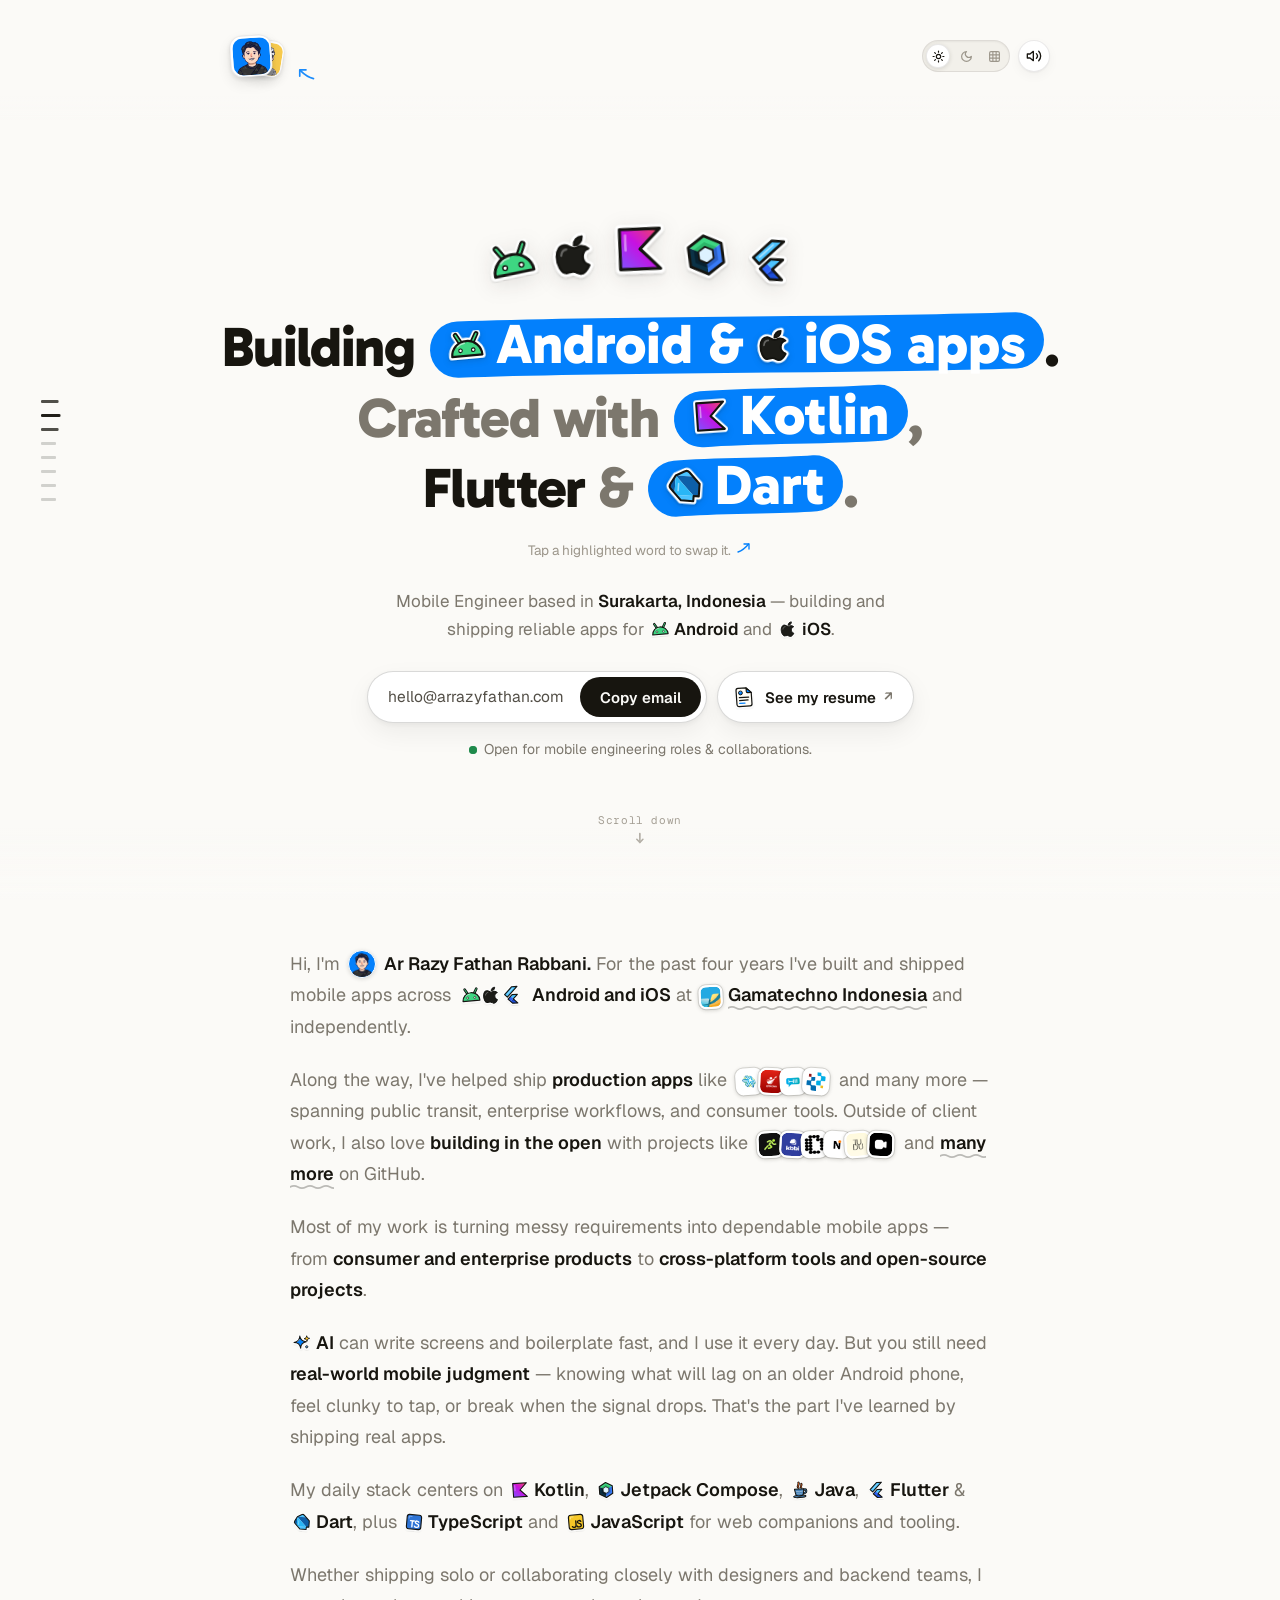
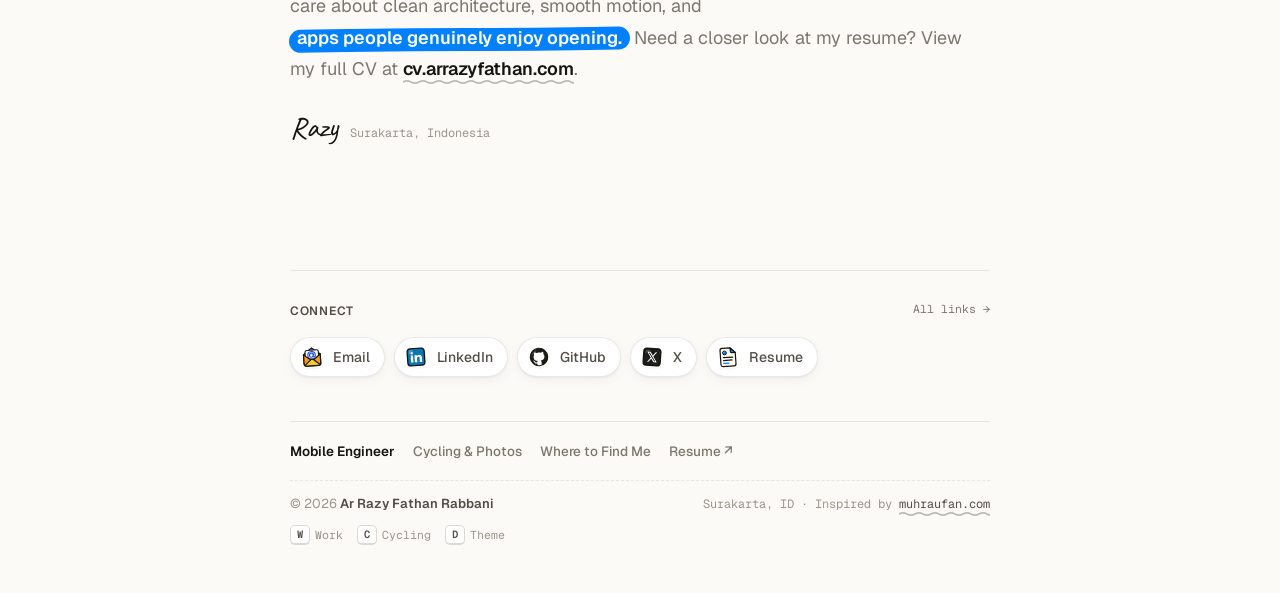
==== commit d9aa2614: "feat(theme): add 7-color Cutting Mat theme and desktop lens scroll dial - Add 3-way Light/Dark/Cutti" ====
--- a/index.html
+++ b/index.html
@@ -1,5 +1,5 @@
 <!DOCTYPE html>
-<html lang="en" data-profile="work" data-day="sat">
+<html lang="en" data-profile="work" data-day="sat" data-mat="green">
 <head>
   <meta charset="UTF-8" />
   <meta name="viewport" content="width=device-width, initial-scale=1.0" />
@@ -42,7 +42,7 @@
   <link rel="apple-touch-icon" sizes="180x180" href="/assets/icons/apple-touch-icon.png" />
   <link rel="manifest" href="/site.webmanifest" />
   <link rel="prefetch" href="/cycling/" />
-  <link rel="stylesheet" href="/css/styles.css?v=54" />
+  <link rel="stylesheet" href="/css/styles.css?v=62" />
 
   <!-- Structured Data (JSON-LD: Person + WebSite) -->
   <script type="application/ld+json">
@@ -114,14 +114,82 @@
         var root = document.documentElement;
         root.classList.add('js');
         var sessionDay = sessionStorage.getItem('arrazy-day');
-        if (sessionDay === 'sun' || sessionDay === 'sat') {
+        if (sessionDay === 'sun' || sessionDay === 'sat' || sessionDay === 'mat') {
           root.setAttribute('data-day', sessionDay);
+        }
+        var sessionMat = sessionStorage.getItem('arrazy-mat');
+        if (/^(black|gray|maroon|blue|orange|pink|green)$/.test(sessionMat || '')) {
+          root.setAttribute('data-mat', sessionMat);
         }
       } catch (e) {}
     })();
   </script>
 </head>
 <body>
+  <!-- Architectural Cutting Mat Backdrop (visible when data-day="mat") -->
+  <div class="mat-stage" aria-hidden="true">
+    <div class="mat-grid"></div>
+    <div class="mat-clearance"></div>
+    <svg class="mat-drafting" viewBox="0 0 1440 900" preserveAspectRatio="xMidYMid slice" fill="none">
+      <!-- Outer cutting mat frame -->
+      <rect x="44" y="44" width="1352" height="812" stroke="currentColor" stroke-width="1.2" opacity="0.58" />
+      <!-- Major edge ruler ticks (top & bottom) -->
+      <g stroke="currentColor" stroke-width="1" opacity="0.52">
+        <path d="M120 34v10M180 38v6M240 34v10M300 38v6M360 34v10M420 38v6M480 34v10M540 38v6M600 34v10M660 38v6M720 34v10M780 38v6M840 34v10M900 38v6M960 34v10M1020 38v6M1080 34v10M1140 38v6M1200 34v10M1260 38v6M1320 34v10" />
+        <path d="M120 856v10M180 856v6M240 856v10M300 856v6M360 856v10M420 856v6M480 856v10M540 856v6M600 856v10M660 856v6M720 856v10M780 856v6M840 856v10M900 856v6M960 856v10M1020 856v6M1080 856v10M1140 856v6M1200 856v10M1260 856v6M1320 856v10" />
+        <path d="M34 120h10M38 180h6M34 240h10M38 300h6M34 360h10M38 420h6M34 480h10M38 540h6M34 600h10M38 660h6M34 720h10M38 780h6" />
+        <path d="M1396 120h10M1396 180h6M1396 240h10M1396 300h6M1396 360h10M1396 420h6M1396 480h10M1396 540h6M1396 600h10M1396 660h6M1396 720h10M1396 780h6" />
+      </g>
+      <!-- Ruler numerals -->
+      <g class="mat-ruler-nums" fill="currentColor" font-family="var(--mono)" font-size="10.5" opacity="0.62" text-anchor="middle">
+        <text x="120" y="28">40</text>
+        <text x="240" y="28">35</text>
+        <text x="360" y="28">30</text>
+        <text x="480" y="28">25</text>
+        <text x="720" y="28">20</text>
+        <text x="960" y="28">15</text>
+        <text x="1080" y="28">10</text>
+        <text x="1200" y="28">5</text>
+        <text x="1320" y="28">0</text>
+        <text x="120" y="880">40</text>
+        <text x="240" y="880">35</text>
+        <text x="360" y="880">30</text>
+        <text x="480" y="880">25</text>
+        <text x="720" y="880">20</text>
+        <text x="960" y="880">15</text>
+        <text x="1080" y="880">10</text>
+        <text x="1200" y="880">5</text>
+        <text x="1320" y="880">0</text>
+        <text x="22" y="124">20</text>
+        <text x="22" y="364">15</text>
+        <text x="22" y="604">10</text>
+        <text x="22" y="724">5</text>
+        <text x="22" y="856">0</text>
+        <text x="1418" y="124">20</text>
+        <text x="1418" y="364">15</text>
+        <text x="1418" y="604">10</text>
+        <text x="1418" y="724">5</text>
+        <text x="1418" y="856">0</text>
+      </g>
+      <!-- Bottom-right protractor quarter-arc & dashed 15°/30°/45°/60° guides -->
+      <g class="mat-protractor" stroke="currentColor" opacity="0.46">
+        <path d="M 1396 296 A 560 560 0 0 0 836 856" stroke-width="1.05" />
+        <line x1="1396" y1="856" x2="1246" y2="296" stroke-width="1" stroke-dasharray="5 5" />
+        <line x1="1396" y1="856" x2="1072" y2="296" stroke-width="1" stroke-dasharray="5 5" />
+        <line x1="1396" y1="856" x2="836" y2="296" stroke-width="1" stroke-dasharray="5 5" />
+        <line x1="1396" y1="856" x2="836" y2="532" stroke-width="1" stroke-dasharray="5 5" />
+        <line x1="44" y1="44" x2="430" y2="266" stroke-width="1" stroke-dasharray="5 5" opacity="0.55" />
+      </g>
+      <g class="mat-protractor-labels" fill="currentColor" font-family="var(--mono)" font-size="10.5" opacity="0.62">
+        <text x="1312" y="622">15°</text>
+        <text x="1250" y="656">30°</text>
+        <text x="1192" y="696">45°</text>
+        <text x="1148" y="746">60°</text>
+      </g>
+    </svg>
+    <div class="mat-light"></div>
+    <div class="mat-grain"></div>
+  </div>
 
   <!-- Minimal Top Bar -->
   <header class="topbar" role="banner">
@@ -151,30 +219,85 @@
         </span>
       </a>
 
-      <!-- Minimal Right Controls (Theme Switch Toggle + Sound Icon Button) -->
+      <!-- Minimal Right Controls (3-Way Theme Toggle + Mat Color Pop-up + Sound Button) -->
       <div class="topbar-tools">
-        <button
-          type="button"
-          class="theme-switch"
-          id="day-toggle"
-          role="switch"
-          aria-checked="false"
-          aria-label="Toggle dark mode"
-          title="Toggle light / dark theme (D)"
-        >
-          <span class="theme-thumb" aria-hidden="true"></span>
-          <span class="theme-opt theme-opt--sun" aria-hidden="true">
-            <svg viewBox="0 0 24 24" width="13" height="13" fill="none" stroke="currentColor" stroke-width="2.2" stroke-linecap="round" stroke-linejoin="round">
-              <circle cx="12" cy="12" r="4" />
-              <path d="M12 2v2M12 20v2M4.93 4.93l1.41 1.41M17.66 17.66l1.41 1.41M2 12h2M20 12h2M6.34 17.66l-1.41 1.41M19.07 4.93l-1.41 1.41" />
-            </svg>
-          </span>
-          <span class="theme-opt theme-opt--moon" aria-hidden="true">
-            <svg viewBox="0 0 24 24" width="13" height="13" fill="none" stroke="currentColor" stroke-width="2.2" stroke-linecap="round" stroke-linejoin="round">
-              <path d="M12 3a6 6 0 0 0 9 9 9 9 0 1 1-9-9Z" />
-            </svg>
-          </span>
-        </button>
+        <div class="theme-control" id="theme-control">
+          <div
+            class="theme-switch"
+            id="day-toggle"
+            role="radiogroup"
+            aria-label="Color theme"
+          >
+            <span class="theme-thumb" aria-hidden="true"></span>
+            <button
+              type="button"
+              class="theme-opt theme-opt--sun"
+              role="radio"
+              aria-checked="true"
+              data-theme-mode="sat"
+              aria-label="Light theme"
+              title="Light theme (D)"
+            >
+              <svg viewBox="0 0 24 24" width="13" height="13" fill="none" stroke="currentColor" stroke-width="2.2" stroke-linecap="round" stroke-linejoin="round" aria-hidden="true">
+                <circle cx="12" cy="12" r="4" />
+                <path d="M12 2v2M12 20v2M4.93 4.93l1.41 1.41M17.66 17.66l1.41 1.41M2 12h2M20 12h2M6.34 17.66l-1.41 1.41M19.07 4.93l-1.41 1.41" />
+              </svg>
+            </button>
+            <button
+              type="button"
+              class="theme-opt theme-opt--moon"
+              role="radio"
+              aria-checked="false"
+              data-theme-mode="sun"
+              aria-label="Dark theme"
+              title="Dark theme (D)"
+            >
+              <svg viewBox="0 0 24 24" width="13" height="13" fill="none" stroke="currentColor" stroke-width="2.2" stroke-linecap="round" stroke-linejoin="round" aria-hidden="true">
+                <path d="M12 3a6 6 0 0 0 9 9 9 9 0 1 1-9-9Z" />
+              </svg>
+            </button>
+            <button
+              type="button"
+              class="theme-opt theme-opt--mat"
+              id="mat-toggle"
+              role="radio"
+              aria-checked="false"
+              aria-haspopup="dialog"
+              aria-expanded="false"
+              aria-controls="mat-picker"
+              data-theme-mode="mat"
+              aria-label="Cutting mat theme"
+              title="Cutting mat theme &amp; colors (D)"
+            >
+              <svg viewBox="0 0 24 24" width="13" height="13" fill="none" stroke="currentColor" stroke-width="2.1" stroke-linecap="round" stroke-linejoin="round" aria-hidden="true">
+                <rect x="3" y="3" width="18" height="18" rx="2.5" />
+                <path d="M9 3v18M15 3v18M3 9h18M3 15h18" />
+              </svg>
+            </button>
+          </div>
+
+          <div
+            class="mat-picker"
+            id="mat-picker"
+            role="dialog"
+            aria-label="Choose cutting mat color"
+            hidden
+          >
+            <div class="mat-picker-head">
+              <span class="mat-picker-title">CUTTING MAT</span>
+              <span class="mat-picker-name" id="mat-picker-name">Classic Green</span>
+            </div>
+            <div class="mat-swatch-grid" role="group" aria-label="Cutting mat colors">
+              <button type="button" class="mat-swatch" data-mat-color="black" data-mat-label="Obsidian Black" aria-label="Obsidian Black" aria-pressed="false" style="--swatch: #000000"></button>
+              <button type="button" class="mat-swatch" data-mat-color="gray" data-mat-label="Graphite Gray" aria-label="Graphite Gray" aria-pressed="false" style="--swatch: #5A5A5A"></button>
+              <button type="button" class="mat-swatch" data-mat-color="maroon" data-mat-label="Crimson Maroon" aria-label="Crimson Maroon" aria-pressed="false" style="--swatch: #3D0000"></button>
+              <button type="button" class="mat-swatch" data-mat-color="blue" data-mat-label="Cobalt Blue" aria-label="Cobalt Blue" aria-pressed="false" style="--swatch: #002F9E"></button>
+              <button type="button" class="mat-swatch" data-mat-color="orange" data-mat-label="Signal Orange" aria-label="Signal Orange" aria-pressed="false" style="--swatch: #FF3F0A"></button>
+              <button type="button" class="mat-swatch" data-mat-color="pink" data-mat-label="Rose Pink" aria-label="Rose Pink" aria-pressed="false" style="--swatch: #CA6395"></button>
+              <button type="button" class="mat-swatch mat-swatch--center" data-mat-color="green" data-mat-label="Classic Green" aria-label="Classic Green" aria-pressed="true" style="--swatch: #095848"></button>
+            </div>
+          </div>
+        </div>
 
         <button
           type="button"
@@ -472,6 +595,6 @@
   <!-- Subtle Copy Toast -->
   <div class="toast" id="toast" role="status" aria-live="polite" hidden></div>
 
-  <script type="module" src="/js/main.js?v=42"></script>
+  <script type="module" src="/js/main.js?v=48"></script>
 </body>
 </html>
--- a/css/styles.css
+++ b/css/styles.css
@@ -233,6 +233,242 @@
   --accent-ink: #17150F;
   --arrow: #F5C128;
   --wave-accent: url("data:image/svg+xml,%3Csvg xmlns='http://www.w3.org/2000/svg' width='16' height='6' viewBox='0 0 16 6'%3E%3Cpath d='M-8 3Q-4 5.3 0 3T8 3T16 3T24 3' fill='none' stroke='%23F5C128' stroke-width='1.9'/%3E%3C/svg%3E");
+}
+
+/* ==========================================================================
+   Cutting Mat Custom Theme ("mat") — 7 Studio Cutting Mat Palettes
+   ========================================================================== */
+html[data-day="mat"] {
+  /* Default: Classic OLFA Emerald Green (#095848) */
+  --bg: #095848;
+  --bg-rgb: 9, 88, 72;
+  --surface: rgba(215, 255, 244, 0.11);
+  --surface-solid: #116957;
+  --sunken: rgba(3, 36, 29, 0.34);
+  --ink: #F2FFF9;
+  --ink-2: #CBEFE3;
+  --muted: #A2DCCB;
+  --quiet: #79BDA9;
+  --btn-ink: #073D32;
+  --line: rgba(114, 255, 220, 0.20);
+  --line-strong: rgba(114, 255, 220, 0.38);
+
+  --mat-swatch: #095848;
+  --mat-grid-minor: rgba(98, 255, 214, 0.13);
+  --mat-grid-major: rgba(98, 255, 214, 0.36);
+  --mat-ruler: rgba(132, 255, 223, 0.72);
+  --mat-clearance: rgba(7, 72, 58, 0.34);
+  --mat-shadow-dark: rgba(0, 14, 10, 0.62);
+  --mat-shadow-light: rgba(140, 255, 226, 0.20);
+
+  --accent: #5EFFD4;
+  --accent-ink: #06352B;
+  --arrow: #5EFFD4;
+  --wave-rest: url("data:image/svg+xml,%3Csvg xmlns='http://www.w3.org/2000/svg' width='16' height='6' viewBox='0 0 16 6'%3E%3Cpath d='M-8 3Q-4 5.3 0 3T8 3T16 3T24 3' fill='none' stroke='rgba(242,255,249,0.40)' stroke-width='1.55'/%3E%3C/svg%3E");
+  --wave-accent: url("data:image/svg+xml,%3Csvg xmlns='http://www.w3.org/2000/svg' width='16' height='6' viewBox='0 0 16 6'%3E%3Cpath d='M-8 3Q-4 5.3 0 3T8 3T16 3T24 3' fill='none' stroke='%235EFFD4' stroke-width='1.9'/%3E%3C/svg%3E");
+  --wave-popover: url("data:image/svg+xml,%3Csvg xmlns='http://www.w3.org/2000/svg' width='16' height='6' viewBox='0 0 16 6'%3E%3Cpath d='M-8 3Q-4 5.3 0 3T8 3T16 3T24 3' fill='none' stroke='%23073D32' stroke-width='1.6'/%3E%3C/svg%3E");
+
+  --shadow-sm: 0 2px 8px rgba(0, 0, 0, 0.20);
+  --shadow-pill: 0 4px 18px rgba(0, 0, 0, 0.26);
+  --shadow-photo: 0 3px 10px rgba(0, 0, 0, 0.34);
+  --topbar-fade: linear-gradient(
+    to bottom,
+    rgba(var(--bg-rgb), 0.92) 0%,
+    rgba(var(--bg-rgb), 0.78) 68%,
+    rgba(var(--bg-rgb), 0) 100%
+  );
+}
+
+/* 1. Obsidian Black (#000000) */
+html[data-day="mat"][data-mat="black"] {
+  --bg: #121315;
+  --bg-rgb: 18, 19, 21;
+  --surface: rgba(255, 255, 255, 0.085);
+  --surface-solid: #1E2024;
+  --sunken: rgba(255, 255, 255, 0.05);
+  --ink: #F5F5F2;
+  --ink-2: #D4D4CE;
+  --muted: #A6A6A0;
+  --quiet: #82827C;
+  --btn-ink: #121315;
+  --line: rgba(255, 255, 255, 0.14);
+  --line-strong: rgba(255, 255, 255, 0.28);
+  --mat-swatch: #000000;
+  --mat-grid-minor: rgba(255, 255, 255, 0.085);
+  --mat-grid-major: rgba(255, 255, 255, 0.24);
+  --mat-ruler: rgba(255, 255, 255, 0.56);
+  --mat-clearance: rgba(14, 15, 17, 0.38);
+  --mat-shadow-dark: rgba(0, 0, 0, 0.78);
+  --mat-shadow-light: rgba(255, 255, 255, 0.17);
+  --accent: #5CC2FF;
+  --accent-ink: #081523;
+  --arrow: #5CC2FF;
+  --wave-rest: url("data:image/svg+xml,%3Csvg xmlns='http://www.w3.org/2000/svg' width='16' height='6' viewBox='0 0 16 6'%3E%3Cpath d='M-8 3Q-4 5.3 0 3T8 3T16 3T24 3' fill='none' stroke='rgba(245,245,242,0.34)' stroke-width='1.55'/%3E%3C/svg%3E");
+  --wave-accent: url("data:image/svg+xml,%3Csvg xmlns='http://www.w3.org/2000/svg' width='16' height='6' viewBox='0 0 16 6'%3E%3Cpath d='M-8 3Q-4 5.3 0 3T8 3T16 3T24 3' fill='none' stroke='%235CC2FF' stroke-width='1.9'/%3E%3C/svg%3E");
+  --wave-popover: url("data:image/svg+xml,%3Csvg xmlns='http://www.w3.org/2000/svg' width='16' height='6' viewBox='0 0 16 6'%3E%3Cpath d='M-8 3Q-4 5.3 0 3T8 3T16 3T24 3' fill='none' stroke='%23121315' stroke-width='1.6'/%3E%3C/svg%3E");
+}
+
+/* 2. Graphite Gray (#5A5A5A) */
+html[data-day="mat"][data-mat="gray"] {
+  --bg: #5A5A5A;
+  --bg-rgb: 90, 90, 90;
+  --surface: rgba(255, 255, 255, 0.13);
+  --surface-solid: #6B6B6B;
+  --sunken: rgba(18, 18, 18, 0.24);
+  --ink: #FFFFFF;
+  --ink-2: #ECECEC;
+  --muted: #D8D8D8;
+  --quiet: #C2C2C2;
+  --btn-ink: #1C1C1C;
+  --line: rgba(255, 255, 255, 0.22);
+  --line-strong: rgba(255, 255, 255, 0.40);
+  --mat-swatch: #5A5A5A;
+  --mat-grid-minor: rgba(255, 255, 255, 0.13);
+  --mat-grid-major: rgba(255, 255, 255, 0.34);
+  --mat-ruler: rgba(255, 255, 255, 0.68);
+  --mat-clearance: rgba(70, 70, 70, 0.34);
+  --mat-shadow-dark: rgba(8, 8, 8, 0.58);
+  --mat-shadow-light: rgba(255, 255, 255, 0.24);
+  --accent: #73C7FF;
+  --accent-ink: #0C1824;
+  --arrow: #73C7FF;
+  --wave-rest: url("data:image/svg+xml,%3Csvg xmlns='http://www.w3.org/2000/svg' width='16' height='6' viewBox='0 0 16 6'%3E%3Cpath d='M-8 3Q-4 5.3 0 3T8 3T16 3T24 3' fill='none' stroke='rgba(255,255,255,0.42)' stroke-width='1.55'/%3E%3C/svg%3E");
+  --wave-accent: url("data:image/svg+xml,%3Csvg xmlns='http://www.w3.org/2000/svg' width='16' height='6' viewBox='0 0 16 6'%3E%3Cpath d='M-8 3Q-4 5.3 0 3T8 3T16 3T24 3' fill='none' stroke='%2373C7FF' stroke-width='1.9'/%3E%3C/svg%3E");
+  --wave-popover: url("data:image/svg+xml,%3Csvg xmlns='http://www.w3.org/2000/svg' width='16' height='6' viewBox='0 0 16 6'%3E%3Cpath d='M-8 3Q-4 5.3 0 3T8 3T16 3T24 3' fill='none' stroke='%231C1C1C' stroke-width='1.6'/%3E%3C/svg%3E");
+}
+
+/* 3. Crimson Maroon (#3D0000) */
+html[data-day="mat"][data-mat="maroon"] {
+  --bg: #4A0404;
+  --bg-rgb: 74, 4, 4;
+  --surface: rgba(255, 224, 224, 0.11);
+  --surface-solid: #601010;
+  --sunken: rgba(30, 0, 0, 0.36);
+  --ink: #FFF4F4;
+  --ink-2: #F7D1D1;
+  --muted: #E3A7A7;
+  --quiet: #C68383;
+  --btn-ink: #3D0000;
+  --line: rgba(255, 212, 212, 0.19);
+  --line-strong: rgba(255, 212, 212, 0.36);
+  --mat-swatch: #3D0000;
+  --mat-grid-minor: rgba(255, 198, 198, 0.13);
+  --mat-grid-major: rgba(255, 206, 206, 0.34);
+  --mat-ruler: rgba(255, 216, 216, 0.68);
+  --mat-clearance: rgba(58, 2, 2, 0.34);
+  --mat-shadow-dark: rgba(12, 0, 0, 0.70);
+  --mat-shadow-light: rgba(255, 118, 102, 0.24);
+  --accent: #FFB4AB;
+  --accent-ink: #3B0303;
+  --arrow: #FFB4AB;
+  --wave-rest: url("data:image/svg+xml,%3Csvg xmlns='http://www.w3.org/2000/svg' width='16' height='6' viewBox='0 0 16 6'%3E%3Cpath d='M-8 3Q-4 5.3 0 3T8 3T16 3T24 3' fill='none' stroke='rgba(255,244,244,0.38)' stroke-width='1.55'/%3E%3C/svg%3E");
+  --wave-accent: url("data:image/svg+xml,%3Csvg xmlns='http://www.w3.org/2000/svg' width='16' height='6' viewBox='0 0 16 6'%3E%3Cpath d='M-8 3Q-4 5.3 0 3T8 3T16 3T24 3' fill='none' stroke='%23FFB4AB' stroke-width='1.9'/%3E%3C/svg%3E");
+  --wave-popover: url("data:image/svg+xml,%3Csvg xmlns='http://www.w3.org/2000/svg' width='16' height='6' viewBox='0 0 16 6'%3E%3Cpath d='M-8 3Q-4 5.3 0 3T8 3T16 3T24 3' fill='none' stroke='%233D0000' stroke-width='1.6'/%3E%3C/svg%3E");
+}
+
+/* 4. Cobalt / Blueprint Blue (#002F9E) */
+html[data-day="mat"][data-mat="blue"] {
+  --bg: #002F9E;
+  --bg-rgb: 0, 47, 158;
+  --surface: rgba(226, 239, 255, 0.12);
+  --surface-solid: #1141B0;
+  --sunken: rgba(0, 20, 74, 0.34);
+  --ink: #F5F9FF;
+  --ink-2: #D6E6FF;
+  --muted: #B0CAFC;
+  --quiet: #89ADEE;
+  --btn-ink: #00257D;
+  --line: rgba(215, 232, 255, 0.21);
+  --line-strong: rgba(215, 232, 255, 0.39);
+  --mat-swatch: #002F9E;
+  --mat-grid-minor: rgba(215, 232, 255, 0.14);
+  --mat-grid-major: rgba(228, 240, 255, 0.36);
+  --mat-ruler: rgba(228, 240, 255, 0.72);
+  --mat-clearance: rgba(0, 38, 130, 0.34);
+  --mat-shadow-dark: rgba(0, 10, 42, 0.64);
+  --mat-shadow-light: rgba(130, 190, 255, 0.24);
+  --accent: #7CE0FF;
+  --accent-ink: #001F6B;
+  --arrow: #7CE0FF;
+  --wave-rest: url("data:image/svg+xml,%3Csvg xmlns='http://www.w3.org/2000/svg' width='16' height='6' viewBox='0 0 16 6'%3E%3Cpath d='M-8 3Q-4 5.3 0 3T8 3T16 3T24 3' fill='none' stroke='rgba(245,249,255,0.40)' stroke-width='1.55'/%3E%3C/svg%3E");
+  --wave-accent: url("data:image/svg+xml,%3Csvg xmlns='http://www.w3.org/2000/svg' width='16' height='6' viewBox='0 0 16 6'%3E%3Cpath d='M-8 3Q-4 5.3 0 3T8 3T16 3T24 3' fill='none' stroke='%237CE0FF' stroke-width='1.9'/%3E%3C/svg%3E");
+  --wave-popover: url("data:image/svg+xml,%3Csvg xmlns='http://www.w3.org/2000/svg' width='16' height='6' viewBox='0 0 16 6'%3E%3Cpath d='M-8 3Q-4 5.3 0 3T8 3T16 3T24 3' fill='none' stroke='%2300257D' stroke-width='1.6'/%3E%3C/svg%3E");
+}
+
+/* 5. Signal Orange (#FF3F0A) — Carbon-black print & grid matching Frame-4.png */
+html[data-day="mat"][data-mat="orange"] {
+  --bg: #FF3F0A;
+  --bg-rgb: 255, 63, 10;
+  --surface: rgba(21, 10, 5, 0.10);
+  --surface-solid: #E93908;
+  --sunken: rgba(21, 10, 5, 0.16);
+  --ink: #140904;
+  --ink-2: #221008;
+  --muted: #301509;
+  --quiet: #4A200D;
+  --btn-ink: #FFF4EC;
+  --line: rgba(21, 10, 5, 0.20);
+  --line-strong: rgba(21, 10, 5, 0.38);
+  --mat-swatch: #FF3F0A;
+  --mat-grid-minor: rgba(18, 9, 4, 0.13);
+  --mat-grid-major: rgba(18, 9, 4, 0.34);
+  --mat-ruler: rgba(18, 9, 4, 0.68);
+  --mat-clearance: rgba(255, 63, 10, 0.32);
+  --mat-shadow-dark: rgba(92, 10, 0, 0.50);
+  --mat-shadow-light: rgba(255, 206, 132, 0.28);
+  --accent: #150A05;
+  --accent-ink: #FFF4EC;
+  --arrow: #150A05;
+  --wave-rest: url("data:image/svg+xml,%3Csvg xmlns='http://www.w3.org/2000/svg' width='16' height='6' viewBox='0 0 16 6'%3E%3Cpath d='M-8 3Q-4 5.3 0 3T8 3T16 3T24 3' fill='none' stroke='rgba(21,10,5,0.38)' stroke-width='1.55'/%3E%3C/svg%3E");
+  --wave-accent: url("data:image/svg+xml,%3Csvg xmlns='http://www.w3.org/2000/svg' width='16' height='6' viewBox='0 0 16 6'%3E%3Cpath d='M-8 3Q-4 5.3 0 3T8 3T16 3T24 3' fill='none' stroke='%23150A05' stroke-width='1.9'/%3E%3C/svg%3E");
+  --wave-popover: url("data:image/svg+xml,%3Csvg xmlns='http://www.w3.org/2000/svg' width='16' height='6' viewBox='0 0 16 6'%3E%3Cpath d='M-8 3Q-4 5.3 0 3T8 3T16 3T24 3' fill='none' stroke='%23FFF4EC' stroke-width='1.6'/%3E%3C/svg%3E");
+  --shadow-sm: 0 2px 8px rgba(48, 10, 0, 0.16);
+  --shadow-pill: 0 4px 16px rgba(48, 10, 0, 0.20);
+  --shadow-photo: 0 3px 10px rgba(48, 10, 0, 0.24);
+}
+
+/* 6. Rose Pink (#CA6395) */
+html[data-day="mat"][data-mat="pink"] {
+  --bg: #AD4679;
+  --bg-rgb: 173, 70, 121;
+  --surface: rgba(255, 240, 248, 0.15);
+  --surface-solid: #B95586;
+  --sunken: rgba(66, 14, 40, 0.28);
+  --ink: #FFFFFF;
+  --ink-2: #FFF3F9;
+  --muted: #FFECF6;
+  --quiet: #F5C3DC;
+  --btn-ink: #3B0F26;
+  --line: rgba(255, 240, 248, 0.22);
+  --line-strong: rgba(255, 240, 248, 0.42);
+  --mat-swatch: #CA6395;
+  --mat-grid-minor: rgba(255, 240, 248, 0.14);
+  --mat-grid-major: rgba(255, 240, 248, 0.36);
+  --mat-ruler: rgba(255, 240, 248, 0.72);
+  --mat-clearance: rgba(168, 68, 118, 0.32);
+  --mat-shadow-dark: rgba(58, 8, 34, 0.56);
+  --mat-shadow-light: rgba(255, 212, 236, 0.28);
+  --accent: #270C1B;
+  --accent-ink: #FFF5FA;
+  --arrow: #FFFFFF;
+  --wave-rest: url("data:image/svg+xml,%3Csvg xmlns='http://www.w3.org/2000/svg' width='16' height='6' viewBox='0 0 16 6'%3E%3Cpath d='M-8 3Q-4 5.3 0 3T8 3T16 3T24 3' fill='none' stroke='rgba(255,255,255,0.44)' stroke-width='1.55'/%3E%3C/svg%3E");
+  --wave-accent: url("data:image/svg+xml,%3Csvg xmlns='http://www.w3.org/2000/svg' width='16' height='6' viewBox='0 0 16 6'%3E%3Cpath d='M-8 3Q-4 5.3 0 3T8 3T16 3T24 3' fill='none' stroke='%23FFFFFF' stroke-width='1.9'/%3E%3C/svg%3E");
+  --wave-popover: url("data:image/svg+xml,%3Csvg xmlns='http://www.w3.org/2000/svg' width='16' height='6' viewBox='0 0 16 6'%3E%3Cpath d='M-8 3Q-4 5.3 0 3T8 3T16 3T24 3' fill='none' stroke='%233B0F26' stroke-width='1.6'/%3E%3C/svg%3E");
+}
+
+/* Cycling Mode Accent Harmonization on Cutting Mat */
+html[data-profile="cycling"][data-day="mat"] {
+  --accent: #FFD84D;
+  --accent-ink: #14120E;
+  --arrow: #FFD84D;
+  --wave-accent: url("data:image/svg+xml,%3Csvg xmlns='http://www.w3.org/2000/svg' width='16' height='6' viewBox='0 0 16 6'%3E%3Cpath d='M-8 3Q-4 5.3 0 3T8 3T16 3T24 3' fill='none' stroke='%23FFD84D' stroke-width='1.9'/%3E%3C/svg%3E");
+}
+
+html[data-profile="cycling"][data-day="mat"][data-mat="orange"] {
+  --accent: #FFF3B0;
+  --accent-ink: #150A05;
+  --arrow: #150A05;
+  --wave-accent: url("data:image/svg+xml,%3Csvg xmlns='http://www.w3.org/2000/svg' width='16' height='6' viewBox='0 0 16 6'%3E%3Cpath d='M-8 3Q-4 5.3 0 3T8 3T16 3T24 3' fill='none' stroke='%23150A05' stroke-width='1.9'/%3E%3C/svg%3E");
 }
 
 @keyframes wave-flow {
@@ -624,12 +860,19 @@
   view-transition-name: topbar-tools;
 }
 
+.theme-control {
+  position: relative;
+  display: inline-flex;
+  align-items: center;
+}
+
 .theme-switch {
   position: relative;
   display: inline-grid;
-  grid-template-columns: 24px 24px;
-  align-items: center;
-  width: 56px;
+  grid-template-columns: repeat(3, 24px);
+  column-gap: 4px;
+  align-items: center;
+  width: 88px;
   height: 32px;
   padding: 3px;
   border-radius: var(--r-pill);
@@ -637,10 +880,6 @@
   border: 1px solid var(--line);
   box-shadow: inset 0 1px 2px rgba(23, 21, 15, 0.05);
   transition: transform 150ms var(--ease-out), border-color 180ms var(--ease-out);
-}
-
-.theme-switch:active {
-  transform: scale(0.96);
 }
 
 .theme-thumb {
@@ -654,11 +893,18 @@
   border: 1px solid var(--line);
   box-shadow: 0 1px 4px rgba(23, 21, 15, 0.12);
   transform: translateX(0);
-  transition: transform 420ms var(--spring), background-color 200ms var(--ease-out);
+  pointer-events: none;
+  transition: transform 420ms var(--spring), background-color 200ms var(--ease-out), border-color 200ms var(--ease-out);
 }
 
 html[data-day="sun"] .theme-thumb {
-  transform: translateX(24px);
+  transform: translateX(28px);
+}
+
+html[data-day="mat"] .theme-thumb {
+  transform: translateX(56px);
+  background: var(--ink);
+  border-color: transparent;
 }
 
 .theme-opt {
@@ -668,13 +914,200 @@
   place-items: center;
   width: 24px;
   height: 24px;
+  border-radius: 50%;
   color: var(--quiet);
-  transition: color 180ms var(--ease-out);
+  transition: color 180ms var(--ease-out), transform 140ms var(--ease-out);
+}
+
+.theme-opt:active {
+  transform: scale(0.9);
+}
+
+.theme-opt:focus-visible {
+  outline-offset: 1px;
 }
 
 html[data-day="sat"] .theme-opt--sun,
 html[data-day="sun"] .theme-opt--moon {
   color: var(--ink);
+}
+
+html[data-day="mat"] .theme-opt--mat {
+  color: var(--btn-ink, var(--bg));
+}
+
+/* Cutting Mat Color Picker Pop-up (modeled on cutting-mat/Colors.png) */
+.mat-picker {
+  position: absolute;
+  top: calc(100% + 10px);
+  right: -10px;
+  z-index: 90;
+  width: 218px;
+  padding: 14px 15px 16px;
+  border-radius: 22px;
+  background: #EFEFEF;
+  color: #17150F;
+  border: 1px solid rgba(23, 21, 15, 0.12);
+  box-shadow:
+    0 12px 32px rgba(0, 0, 0, 0.22),
+    0 2px 6px rgba(0, 0, 0, 0.10);
+  opacity: 0;
+  transform: translateY(-8px) scale(0.94);
+  transform-origin: top right;
+  pointer-events: none;
+  transition:
+    opacity 180ms var(--ease-out),
+    transform 300ms var(--spring-soft);
+}
+
+.mat-picker[hidden] {
+  display: none;
+}
+
+.mat-picker.is-open {
+  opacity: 1;
+  transform: translateY(0) scale(1);
+  pointer-events: auto;
+}
+
+.mat-picker::before {
+  content: "";
+  position: absolute;
+  top: -5px;
+  right: 20px;
+  width: 10px;
+  height: 10px;
+  background: #EFEFEF;
+  border-top: 1px solid rgba(23, 21, 15, 0.10);
+  border-left: 1px solid rgba(23, 21, 15, 0.10);
+  transform: rotate(45deg);
+  border-radius: 2px 0 0 0;
+  pointer-events: none;
+}
+
+.mat-picker-head {
+  display: flex;
+  align-items: center;
+  justify-content: space-between;
+  gap: 8px;
+  height: 15px;
+  margin-bottom: 11px;
+  padding-inline: 2px;
+  white-space: nowrap;
+}
+
+.mat-picker-title {
+  flex-shrink: 0;
+  white-space: nowrap;
+  font-family: var(--text);
+  font-size: 10px;
+  font-weight: 600;
+  line-height: 1;
+  letter-spacing: 0.06em;
+  color: rgba(23, 21, 15, 0.50);
+}
+
+.mat-picker-name {
+  min-width: 0;
+  font-family: var(--text);
+  font-size: 11px;
+  font-weight: 600;
+  line-height: 1;
+  color: #17150F;
+  text-align: right;
+  white-space: nowrap;
+  overflow: hidden;
+  text-overflow: ellipsis;
+}
+
+.mat-swatch-grid {
+  display: grid;
+  grid-template-columns: repeat(3, 1fr);
+  gap: 10px;
+}
+
+.mat-swatch {
+  position: relative;
+  display: grid;
+  place-items: center;
+  aspect-ratio: 1 / 1;
+  width: 100%;
+  border-radius: 12px;
+  background-color: var(--swatch);
+  box-shadow:
+    inset 0 0 0 1px rgba(0, 0, 0, 0.12),
+    0 2px 5px rgba(0, 0, 0, 0.12);
+  overflow: hidden;
+  transition: transform 240ms var(--spring), box-shadow 180ms var(--ease-out);
+}
+
+.mat-swatch--center {
+  grid-column: 2;
+}
+
+/* Subtle engraved cutting-mat crosshatch inside each swatch */
+.mat-swatch::before {
+  content: "";
+  position: absolute;
+  inset: 0;
+  background-image:
+    linear-gradient(to right, rgba(255, 255, 255, 0.24) 1px, transparent 1px),
+    linear-gradient(to bottom, rgba(255, 255, 255, 0.24) 1px, transparent 1px);
+  background-size: 12px 12px;
+  background-position: center;
+  opacity: 0.28;
+  transition: opacity 180ms var(--ease-out);
+  pointer-events: none;
+}
+
+.mat-swatch[data-mat-color="orange"]::before {
+  background-image:
+    linear-gradient(to right, rgba(20, 10, 5, 0.28) 1px, transparent 1px),
+    linear-gradient(to bottom, rgba(20, 10, 5, 0.28) 1px, transparent 1px);
+}
+
+.mat-swatch[data-mat-color="green"]::before {
+  background-image:
+    linear-gradient(to right, rgba(94, 255, 212, 0.34) 1px, transparent 1px),
+    linear-gradient(to bottom, rgba(94, 255, 212, 0.34) 1px, transparent 1px);
+}
+
+/* Crisp active checkmark badge */
+.mat-swatch::after {
+  content: "";
+  width: 16px;
+  height: 16px;
+  border-radius: 50%;
+  background: rgba(255, 255, 255, 0.94);
+  mask: url("data:image/svg+xml,%3Csvg xmlns='http://www.w3.org/2000/svg' viewBox='0 0 16 16'%3E%3Cpath d='M3.2 8.4l3.1 3.1 6.5-6.6' fill='none' stroke='%23000' stroke-width='2.3' stroke-linecap='round' stroke-linejoin='round'/%3E%3C/svg%3E") center / 14px 14px no-repeat;
+  -webkit-mask: url("data:image/svg+xml,%3Csvg xmlns='http://www.w3.org/2000/svg' viewBox='0 0 16 16'%3E%3Cpath d='M3.2 8.4l3.1 3.1 6.5-6.6' fill='none' stroke='%23000' stroke-width='2.3' stroke-linecap='round' stroke-linejoin='round'/%3E%3C/svg%3E") center / 14px 14px no-repeat;
+  opacity: 0;
+  transform: scale(0.5);
+  transition: opacity 160ms var(--ease-out), transform 260ms var(--spring);
+}
+
+.mat-swatch[data-mat-color="orange"]::after {
+  background: #150A05;
+}
+
+.mat-swatch[aria-pressed="true"] {
+  box-shadow:
+    0 0 0 2px #EFEFEF,
+    0 0 0 4px #17150F,
+    0 4px 10px rgba(0, 0, 0, 0.18);
+}
+
+.mat-swatch[aria-pressed="true"]::before {
+  opacity: 0.52;
+}
+
+.mat-swatch[aria-pressed="true"]::after {
+  opacity: 1;
+  transform: scale(1);
+}
+
+.mat-swatch:active {
+  transform: scale(0.92);
 }
 
 .icon-btn {
@@ -1826,16 +2259,12 @@
 .viewer-backdrop {
   position: fixed;
   inset: 0;
-  background: rgba(251, 250, 247, 0.86);
+  background: rgba(var(--bg-rgb), 0.86);
   backdrop-filter: blur(6px);
   -webkit-backdrop-filter: blur(6px);
   opacity: 0;
   cursor: zoom-out;
   transition: opacity 480ms var(--viewer-in-out);
-}
-
-html[data-day="sun"] .viewer-backdrop {
-  background: rgba(20, 18, 14, 0.86);
 }
 
 .photo-viewer.is-open .viewer-backdrop {
@@ -2550,7 +2979,7 @@
     circle at 64% 50%,
     transparent 0px,
     transparent 9px,
-    rgba(255, 198, 41, 0.15) 9.5px,
+    color-mix(in srgb, var(--accent) 20%, transparent) 9.5px,
     transparent 11px
   );
 }
@@ -3734,6 +4163,427 @@
   }
 }
 
+/* ==========================================================================
+   Cutting Mat Stage & Full Content Harmonization (active when data-day="mat")
+   ========================================================================== */
+.mat-stage {
+  display: none;
+}
+
+html[data-day="mat"] .mat-stage {
+  display: block;
+  position: fixed;
+  top: 0;
+  left: 0;
+  width: 100%;
+  height: 100vh;
+  height: 100lvh;
+  z-index: 0;
+  pointer-events: none;
+  overflow: hidden;
+  contain: strict;
+  transform: translate3d(0, 0, 0);
+  backface-visibility: hidden;
+  -webkit-backface-visibility: hidden;
+}
+
+/* Dual-scale cutting mat drafting grid (minor 24px + major 120px) */
+.mat-grid {
+  position: absolute;
+  inset: 0;
+  background-image:
+    linear-gradient(to right, var(--mat-grid-major) 1px, transparent 1px),
+    linear-gradient(to bottom, var(--mat-grid-major) 1px, transparent 1px),
+    linear-gradient(to right, var(--mat-grid-minor) 1px, transparent 1px),
+    linear-gradient(to bottom, var(--mat-grid-minor) 1px, transparent 1px);
+  background-size: 120px 120px, 120px 120px, 24px 24px, 24px 24px;
+  background-position: center top;
+}
+
+/* Center clearance frame (like the clean work area in cutting-mat/Frame*.png) */
+.mat-clearance {
+  position: absolute;
+  top: 44px;
+  bottom: 44px;
+  left: 50%;
+  width: min(744px, calc(100% - 48px));
+  transform: translateX(-50%);
+  background: var(--mat-clearance);
+  border-left: 1px solid var(--mat-grid-major);
+  border-right: 1px solid var(--mat-grid-major);
+  mask-image: linear-gradient(to bottom, transparent 0%, #000 8%, #000 92%, transparent 100%);
+  -webkit-mask-image: linear-gradient(to bottom, transparent 0%, #000 8%, #000 92%, transparent 100%);
+}
+
+/* Perimeter ruler ticks, numbers, and corner protractor guides */
+.mat-drafting {
+  position: absolute;
+  inset: 0;
+  width: 100%;
+  height: 100%;
+  color: var(--mat-ruler);
+}
+
+/* Deep diagonal dappled sunlight & swaying studio foliage shadows (pure GPU transform, zero repaints) */
+.mat-light {
+  position: absolute;
+  inset: -20%;
+  background:
+    radial-gradient(48% 34% at 14% 16%, var(--mat-shadow-dark) 0%, transparent 64%),
+    radial-gradient(42% 48% at 88% 18%, var(--mat-shadow-dark) 0%, transparent 62%),
+    radial-gradient(46% 36% at 74% 84%, var(--mat-shadow-dark) 0%, transparent 64%),
+    radial-gradient(36% 30% at 46% 38%, var(--mat-shadow-light) 0%, transparent 66%),
+    linear-gradient(
+      128deg,
+      var(--mat-shadow-dark) 0%,
+      transparent 22%,
+      var(--mat-shadow-light) 43%,
+      transparent 56%,
+      var(--mat-shadow-dark) 78%,
+      transparent 100%
+    );
+  opacity: 0.94;
+  transform-origin: 45% 40%;
+  will-change: transform;
+  animation: mat-shadow-sway-a 10.5s cubic-bezier(0.45, 0.05, 0.55, 0.95) infinite alternate;
+}
+
+.mat-light::after {
+  content: "";
+  position: absolute;
+  inset: -4%;
+  background:
+    radial-gradient(32% 20% at 24% 68%, var(--mat-shadow-dark) 0%, transparent 64%),
+    radial-gradient(28% 22% at 68% 34%, var(--mat-shadow-dark) 0%, transparent 62%),
+    radial-gradient(26% 18% at 38% 22%, var(--mat-shadow-dark) 0%, transparent 60%),
+    radial-gradient(32% 24% at 62% 62%, var(--mat-shadow-light) 0%, transparent 68%);
+  opacity: 0.88;
+  transform-origin: 60% 55%;
+  will-change: transform;
+  animation: mat-shadow-sway-b 14.5s cubic-bezier(0.45, 0.05, 0.55, 0.95) infinite alternate;
+}
+
+@keyframes mat-shadow-sway-a {
+  0% {
+    transform: translate3d(-4.4%, -2.8%, 0) rotate(-2.5deg) scale(1);
+  }
+  50% {
+    transform: translate3d(2.6%, 2.0%, 0) rotate(1.4deg) scale(1.045);
+  }
+  100% {
+    transform: translate3d(4.8%, -1.8%, 0) rotate(2.7deg) scale(1.02);
+  }
+}
+
+@keyframes mat-shadow-sway-b {
+  0% {
+    transform: translate3d(4.6%, 3.0%, 0) rotate(2.8deg) scale(1.025);
+  }
+  50% {
+    transform: translate3d(-2.8%, 1.2%, 0) rotate(-1.4deg) scale(1);
+  }
+  100% {
+    transform: translate3d(-5.0%, -3.2%, 0) rotate(-2.9deg) scale(1.05);
+  }
+}
+
+html.is-theme-switching .mat-light,
+html.is-theme-switching .mat-light::after {
+  animation-play-state: paused;
+}
+
+/* Fine tactile matte PVC rubber grain */
+.mat-grain {
+  position: absolute;
+  inset: 0;
+  background-image: url("data:image/svg+xml,%3Csvg xmlns='http://www.w3.org/2000/svg' width='160' height='160'%3E%3Cfilter id='n'%3E%3CfeTurbulence type='fractalNoise' baseFrequency='0.88' numOctaves='2' stitchTiles='stitch'/%3E%3C/filter%3E%3Crect width='100%25' height='100%25' filter='url(%23n)' opacity='0.55'/%3E%3C/svg%3E");
+  background-size: 160px 160px;
+  mix-blend-mode: overlay;
+  opacity: 0.14;
+}
+
+/* Ensure page content sits cleanly above the fixed cutting mat stage */
+html[data-day="mat"] main,
+html[data-day="mat"] .foot {
+  position: relative;
+  z-index: 2;
+}
+
+/* Let every section breathe seamlessly over the continuous cutting mat */
+html[data-day="mat"] .letter,
+html[data-day="mat"] .photo-gallery-section,
+html[data-day="mat"] .trophy-section,
+html[data-day="mat"] .podcast-section,
+html[data-day="mat"] .connect,
+html[data-day="mat"] .foot {
+  background-color: transparent;
+}
+
+html[data-day="mat"] .letter::before,
+html[data-day="mat"] .letter::after {
+  display: none;
+}
+
+/* Harmonized Buttons, Pills, Cards & Overlays on Cutting Mat */
+html[data-day="mat"] .cta-pill,
+html[data-day="mat"] .btn-resume,
+html[data-day="mat"] .connect-pill,
+html[data-day="mat"] .directory-card,
+html[data-day="mat"] .watch-hud-pill,
+html[data-day="mat"] .viewer-bar,
+html[data-day="mat"] .pod-rail-btn,
+html[data-day="mat"] .icon-btn,
+html[data-day="mat"] .ride-badge,
+html[data-day="mat"] .trophy-pr-pill {
+  backdrop-filter: blur(10px);
+  -webkit-backdrop-filter: blur(10px);
+}
+
+html[data-day="mat"] .viewer-bar {
+  background: rgba(var(--bg-rgb), 0.90);
+  border-color: var(--line-strong);
+}
+
+html[data-day="mat"] .cta-btn,
+html[data-day="mat"] .btn-strava,
+html[data-day="mat"] .app-popover,
+html[data-day="mat"] .trophy-popover,
+html[data-day="mat"] .toast,
+html[data-day="mat"] .fan-item::after {
+  background: var(--ink);
+  color: var(--btn-ink, var(--bg));
+}
+
+html[data-day="mat"] .mini-photo {
+  background: var(--surface-solid, var(--surface));
+  border-color: var(--line-strong);
+}
+
+html[data-day="mat"] .inline-avatar {
+  border-color: var(--ink);
+}
+
+/* Contrast rings on status dots so they stay vivid on Green & Orange mats */
+html[data-day="mat"] .status-dot {
+  box-shadow: 0 0 0 2px rgba(var(--bg-rgb), 0.82), 0 0 0 3px var(--line-strong);
+}
+
+html[data-day="mat"] .status-dot--bike {
+  box-shadow: 0 0 0 2px rgba(var(--bg-rgb), 0.82), 0 0 0 3px var(--line-strong);
+}
+
+/* Seamless masked edges for horizontal Podcast Rail over Cutting Mat */
+html[data-day="mat"] .pod-rail-fade {
+  display: none;
+}
+
+html[data-day="mat"] .pod-rail {
+  -webkit-mask-image: linear-gradient(
+    to right,
+    rgba(0, 0, 0, calc(1 - var(--fade-left, 0))) 0%,
+    #000 44px,
+    #000 calc(100% - 44px),
+    rgba(0, 0, 0, calc(1 - var(--fade-right, 0))) 100%
+  );
+  mask-image: linear-gradient(
+    to right,
+    rgba(0, 0, 0, calc(1 - var(--fade-left, 0))) 0%,
+    #000 44px,
+    #000 calc(100% - 44px),
+    rgba(0, 0, 0, calc(1 - var(--fade-right, 0))) 100%
+  );
+}
+
+html[data-day="mat"] .trophy-img {
+  filter: drop-shadow(0 6px 14px rgba(0, 0, 0, 0.32));
+}
+
+html[data-day="mat"] .trophy-img--square {
+  box-shadow: 0 6px 16px rgba(0, 0, 0, 0.34), 0 0 0 1px var(--line-strong);
+  filter: none;
+}
+
+html[data-day="mat"] .trophy-shelf-item.is-active .trophy-img:not(.trophy-img--square) {
+  filter: drop-shadow(0 12px 20px rgba(0, 0, 0, 0.44));
+}
+
+html[data-day="mat"] .trophy-shelf-item.is-active .trophy-img--square {
+  box-shadow: 0 12px 24px rgba(0, 0, 0, 0.44), 0 0 0 1px var(--ink);
+}
+
+html[data-day="mat"] .pod-rail-art {
+  box-shadow: 0 6px 16px rgba(0, 0, 0, 0.28);
+  border-color: var(--line-strong);
+}
+
+html[data-day="mat"] .foot-keys kbd {
+  background: var(--surface);
+  border-color: var(--line-strong);
+  color: var(--ink);
+}
+
+html[data-day="mat"] .directory-copy:hover {
+  background: var(--surface);
+}
+
+@media (hover: hover) and (pointer: fine) {
+  .mat-swatch:hover {
+    transform: scale(1.06);
+    box-shadow:
+      inset 0 0 0 1px rgba(0, 0, 0, 0.14),
+      0 6px 14px rgba(0, 0, 0, 0.18);
+  }
+
+  .mat-swatch[aria-pressed="true"]:hover {
+    box-shadow:
+      0 0 0 2px #EFEFEF,
+      0 0 0 4px #17150F,
+      0 6px 14px rgba(0, 0, 0, 0.22);
+  }
+
+  .mat-swatch:hover::before {
+    opacity: 0.56;
+  }
+
+  .theme-opt:hover {
+    color: var(--ink);
+  }
+
+  html[data-day="mat"] .theme-opt--mat:hover {
+    color: var(--btn-ink, var(--bg));
+  }
+}
+
+@media (max-width: 760px) {
+  .mat-ruler-nums,
+  .mat-protractor-labels {
+    display: none;
+  }
+
+  .mat-clearance {
+    top: 20px;
+    bottom: 20px;
+    width: calc(100% - 24px);
+  }
+}
+
+@media (max-width: 600px) {
+  .mat-picker {
+    right: -38px;
+    width: 208px;
+    padding: 13px 14px 15px;
+  }
+
+  .mat-picker::before {
+    right: 48px;
+  }
+}
+
+/* ==========================================================================
+   Desktop Left-Center Camera Lens Auto-Focus Scroll Dial
+   ========================================================================== */
+.lens-scroll {
+  display: none;
+}
+
+@media (hover: hover) and (pointer: fine) and (min-width: 960px) {
+  .lens-scroll {
+    position: fixed;
+    left: clamp(18px, 2.6vw, 34px);
+    top: 50%;
+    z-index: 35;
+    transform: translate3d(-6px, -50%, 0);
+    display: flex;
+    flex-direction: column;
+    align-items: flex-start;
+    gap: 2px;
+    padding: 12px 14px 12px 6px;
+    user-select: none;
+    -webkit-user-select: none;
+    opacity: 0;
+    pointer-events: none;
+    transition:
+      opacity 320ms var(--ease-out),
+      transform 340ms var(--ease-out);
+  }
+
+  /* Keep a quiet hover zone on desktop once scrollable so moving cursor near left-center wakes the dial */
+  .lens-scroll.is-ready {
+    pointer-events: auto;
+  }
+
+  .lens-scroll.is-ready.is-visible,
+  .lens-scroll.is-ready:hover,
+  .lens-scroll.is-ready:focus-within {
+    opacity: 1;
+    transform: translate3d(0, -50%, 0);
+    transition:
+      opacity 160ms var(--ease-out),
+      transform 240ms var(--spring-soft);
+  }
+
+  .lens-tick-btn {
+    display: flex;
+    align-items: center;
+    padding: 4.5px 6px 4.5px 2px;
+    cursor: pointer;
+  }
+
+  .lens-tick-btn:focus-visible {
+    outline-offset: 2px;
+    border-radius: 4px;
+  }
+
+  .lens-tick-bar {
+    display: block;
+    width: 15px;
+    height: 3px;
+    border-radius: 1px;
+    background: var(--ink);
+    opacity: calc(0.18 + var(--focus, 0) * 0.66);
+    transform-origin: left center;
+    transform: scaleX(calc(1 + var(--focus, 0) * 0.2));
+    transition:
+      opacity 130ms var(--ease-out),
+      transform 220ms var(--spring-soft),
+      background-color 180ms var(--ease-out);
+  }
+
+  .lens-scroll.is-scrolling .lens-tick-bar {
+    transition-duration: 75ms, 120ms, 140ms;
+  }
+
+  .lens-tick-btn.is-locked .lens-tick-bar {
+    opacity: 0.96;
+    transform: scaleX(1.3);
+  }
+
+  .lens-tick-btn:hover .lens-tick-bar {
+    opacity: calc(0.45 + var(--focus, 0) * 0.55);
+    transform: scaleX(1.28);
+  }
+
+  html[data-day="mat"] .lens-tick-bar {
+    opacity: calc(0.24 + var(--focus, 0) * 0.72);
+  }
+}
+
+/* Hide browser scrollbar cleanly on mobile / touch devices */
+@media (max-width: 760px), (hover: none) {
+  html,
+  body {
+    scrollbar-width: none;
+    -ms-overflow-style: none;
+  }
+
+  html::-webkit-scrollbar,
+  body::-webkit-scrollbar {
+    display: none;
+    width: 0;
+    height: 0;
+  }
+}
+
 /* Reduced Motion & Reduced Transparency */
 @media (prefers-reduced-motion: reduce) {
   html { scroll-behavior: auto; }
@@ -3745,10 +4595,10 @@
     will-change: auto;
   }
   .status-dot::after { animation: none; opacity: 0; }
-  .scroll-cue-arrow, .photo-toggle-arrow, .pod-mic-wave { animation: none !important; }
+  .scroll-cue-arrow, .photo-toggle-arrow, .pod-mic-wave, .mat-light, .mat-light::after { animation: none !important; will-change: auto; }
   .text-link, .caption-link, .foot-link, .connect-more, .trophy-strava-link, .foot-nav a, .app-popover-link { animation: none !important; }
   .trophy-glare::after { display: none; }
-  .mini-photo, .topbar-inner, .photo-toggle-arrow, .photo-toggle-label, .text-link, .caption-link, .foot-link, .connect-more, .trophy-strava-link, .foot-nav a, .app-popover-link, .trophy-glare, .fan-item, .swap-pill, .connect-pill, .watch-tile, .watch-hud-pill, .watch-reset-btn, .viewer-backdrop, .viewer-img, .viewer-bar, .inline-ico, .inline-avatar, .inline-company-ico, .inline-cluster img { transition-duration: 100ms !important; transition-delay: 0ms !important; }
+  .mini-photo, .topbar-inner, .photo-toggle-arrow, .photo-toggle-label, .text-link, .caption-link, .foot-link, .connect-more, .trophy-strava-link, .foot-nav a, .app-popover-link, .trophy-glare, .fan-item, .swap-pill, .connect-pill, .watch-tile, .watch-hud-pill, .watch-reset-btn, .viewer-backdrop, .viewer-img, .viewer-bar, .inline-ico, .inline-avatar, .inline-company-ico, .inline-cluster img, .mat-picker, .mat-swatch, .theme-thumb { transition-duration: 100ms !important; transition-delay: 0ms !important; }
   ::view-transition-group(*),
   ::view-transition-old(*),
   ::view-transition-new(*),
@@ -3762,4 +4612,19 @@
   .watch-blur-layer {
     display: none;
   }
-}
+
+  html[data-day="mat"] .cta-pill,
+  html[data-day="mat"] .btn-resume,
+  html[data-day="mat"] .connect-pill,
+  html[data-day="mat"] .directory-card,
+  html[data-day="mat"] .watch-hud-pill,
+  html[data-day="mat"] .viewer-bar,
+  html[data-day="mat"] .pod-rail-btn,
+  html[data-day="mat"] .icon-btn,
+  html[data-day="mat"] .ride-badge,
+  html[data-day="mat"] .trophy-pr-pill {
+    backdrop-filter: none;
+    -webkit-backdrop-filter: none;
+    background: var(--surface-solid, var(--bg));
+  }
+}
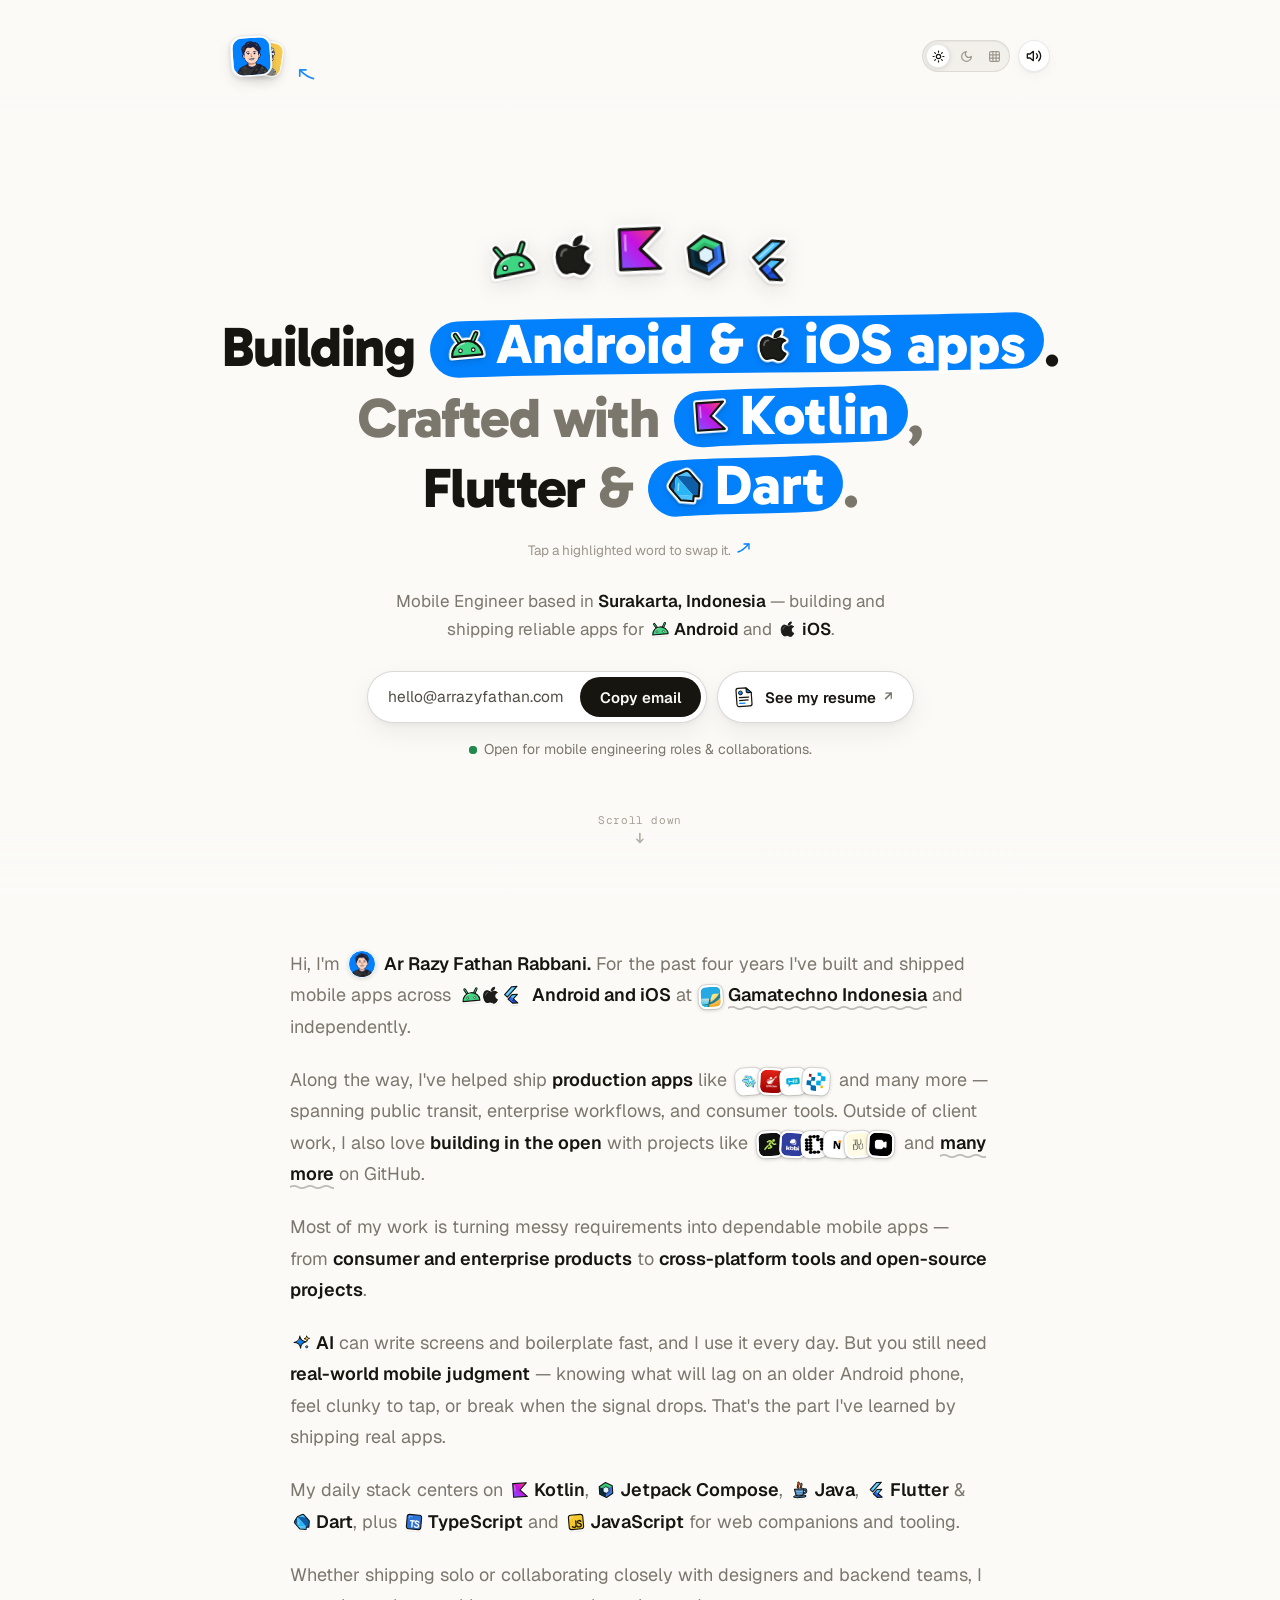
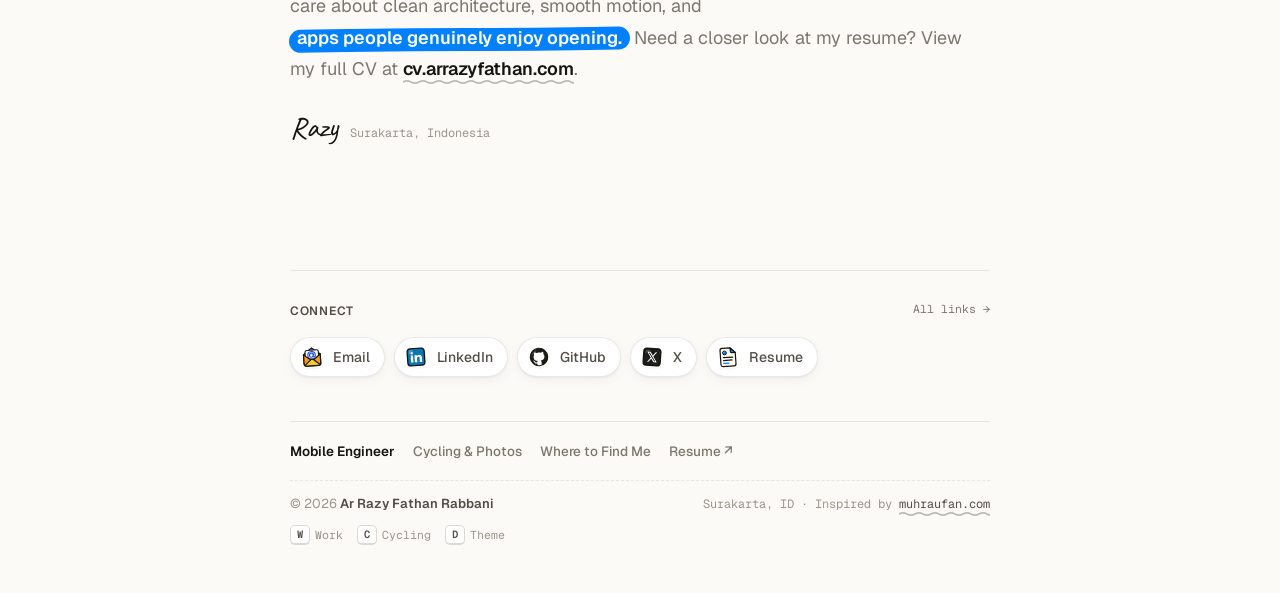
==== commit 5c890dc3: "fix(sound): eagerly unlock Web Audio on load and unify sound.js imports" ====
--- a/index.html
+++ b/index.html
@@ -595,6 +595,6 @@
   <!-- Subtle Copy Toast -->
   <div class="toast" id="toast" role="status" aria-live="polite" hidden></div>
 
-  <script type="module" src="/js/main.js?v=48"></script>
+  <script type="module" src="/js/main.js?v=50"></script>
 </body>
 </html>
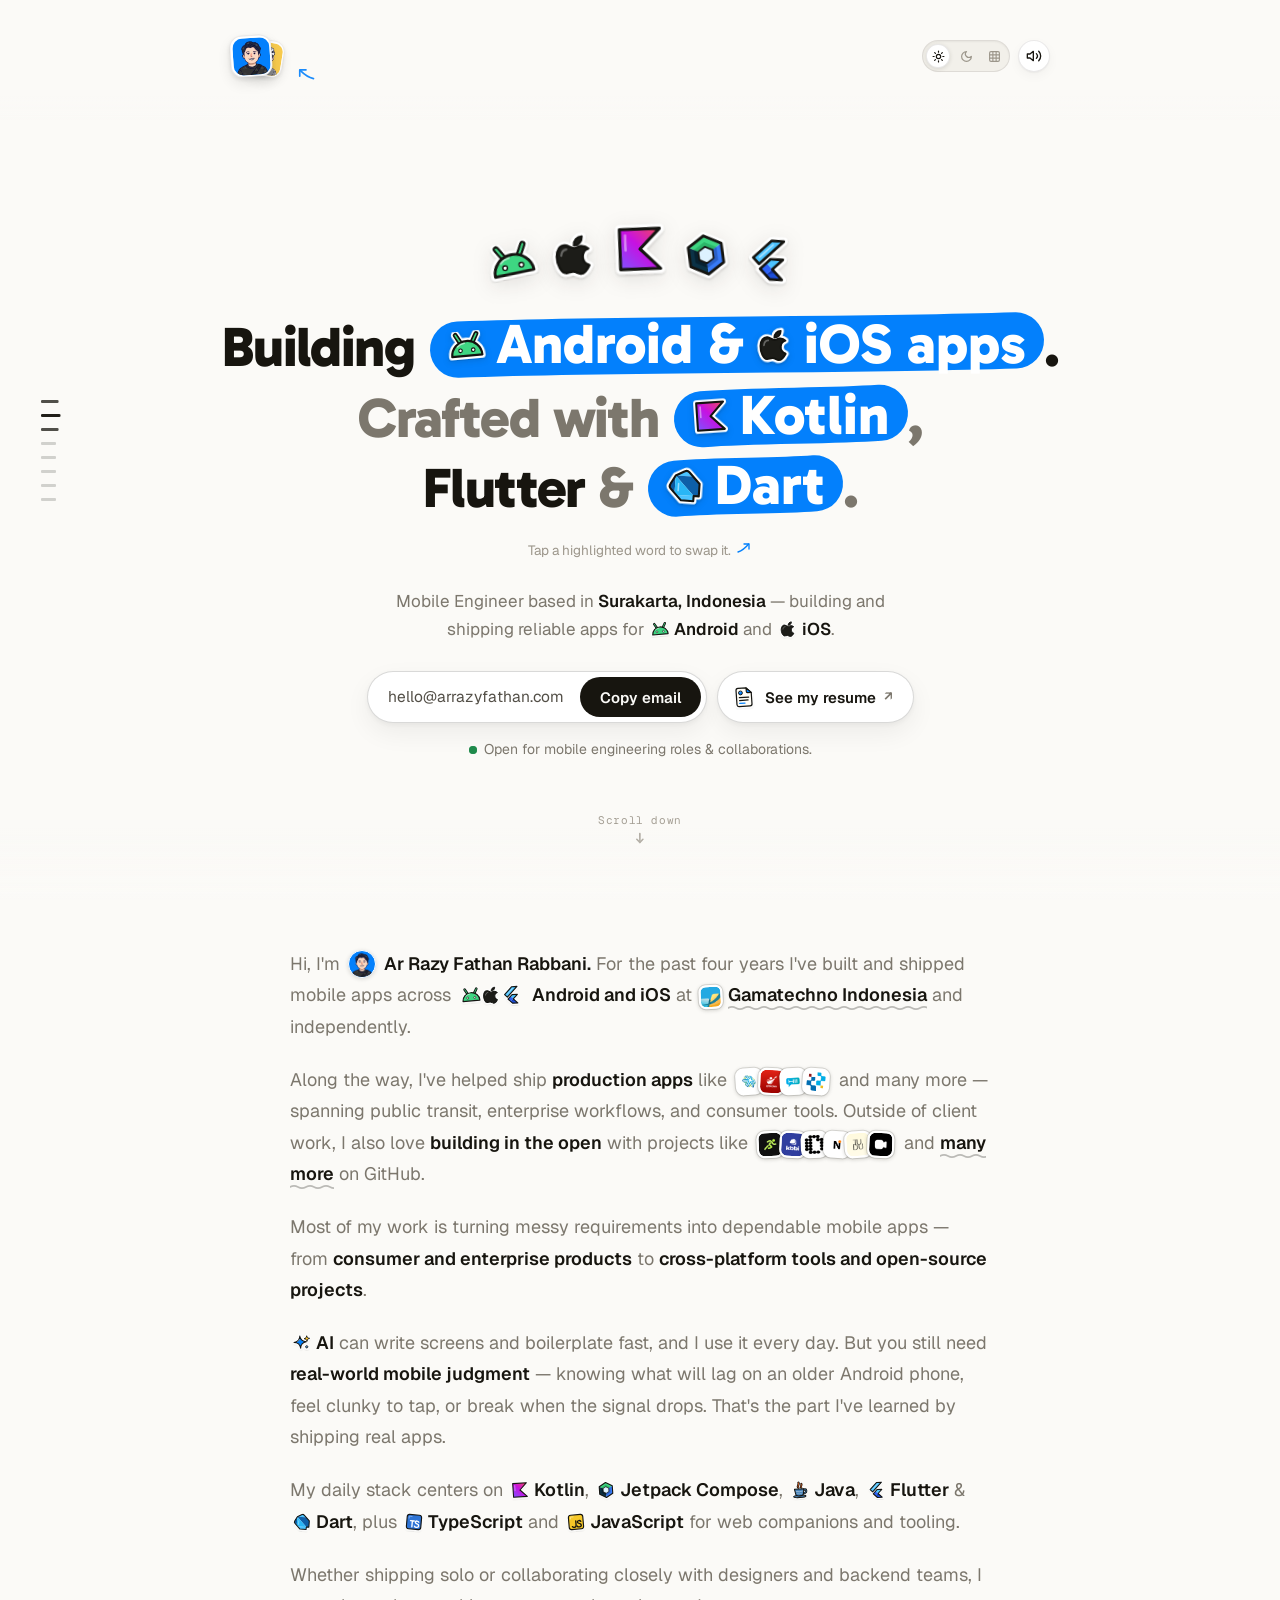
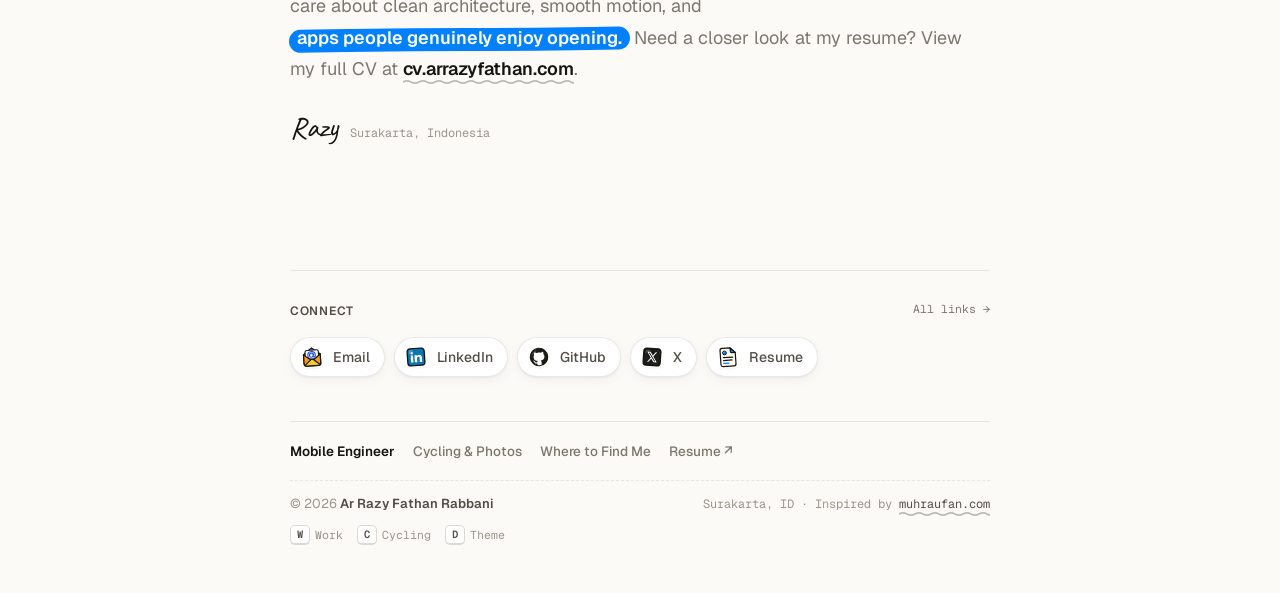
==== commit 515b64ba: "feat(analytics): add Umami Cloud tracking and lightweight custom events" ====
--- a/index.html
+++ b/index.html
@@ -124,6 +124,13 @@
       } catch (e) {}
     })();
   </script>
+  <!-- Analytics (Umami Cloud — cookieless, production domains only) -->
+  <script
+    defer
+    src="https://cloud.umami.is/script.js"
+    data-website-id="642bab64-ff45-491c-8187-b596d1167ee1"
+    data-domains="arrazyfathan.com,www.arrazyfathan.com"
+  ></script>
 </head>
 <body>
   <!-- Architectural Cutting Mat Backdrop (visible when data-day="mat") -->
@@ -595,6 +602,6 @@
   <!-- Subtle Copy Toast -->
   <div class="toast" id="toast" role="status" aria-live="polite" hidden></div>
 
-  <script type="module" src="/js/main.js?v=50"></script>
+  <script type="module" src="/js/main.js?v=51"></script>
 </body>
 </html>
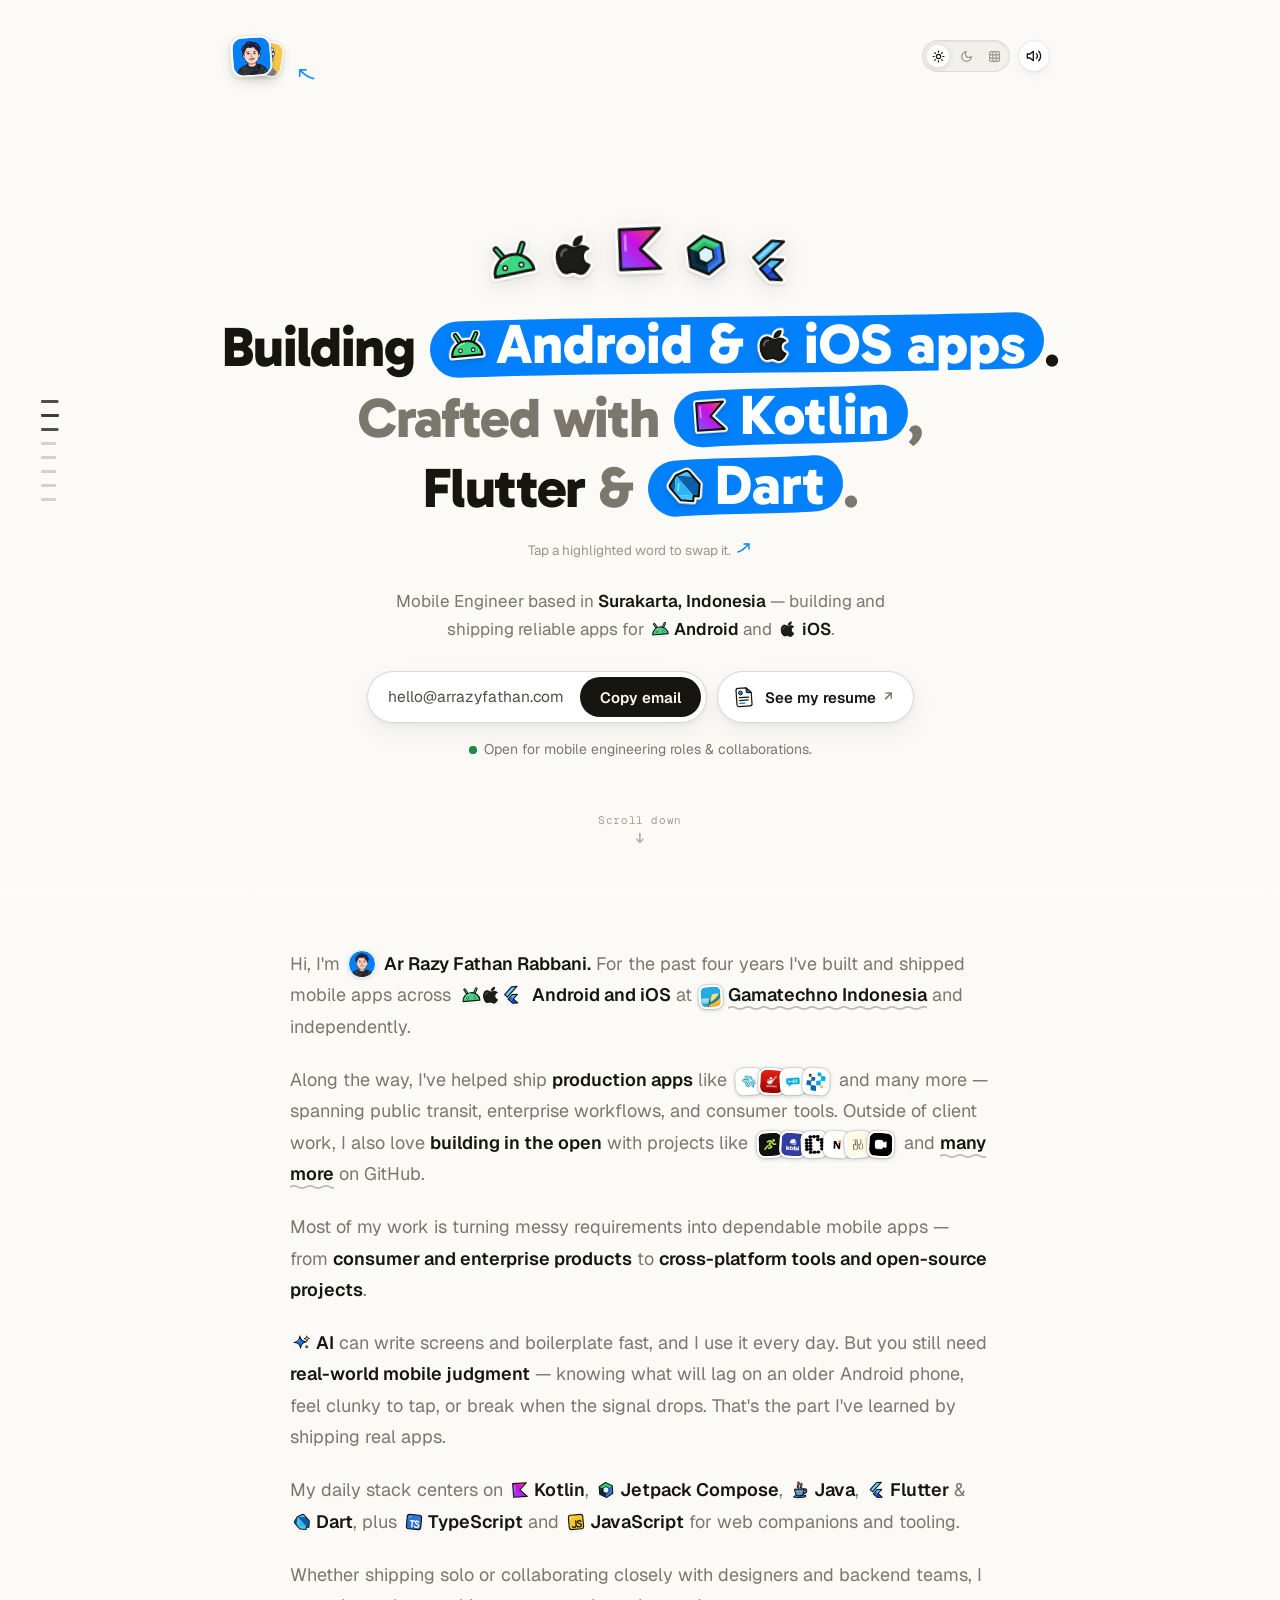
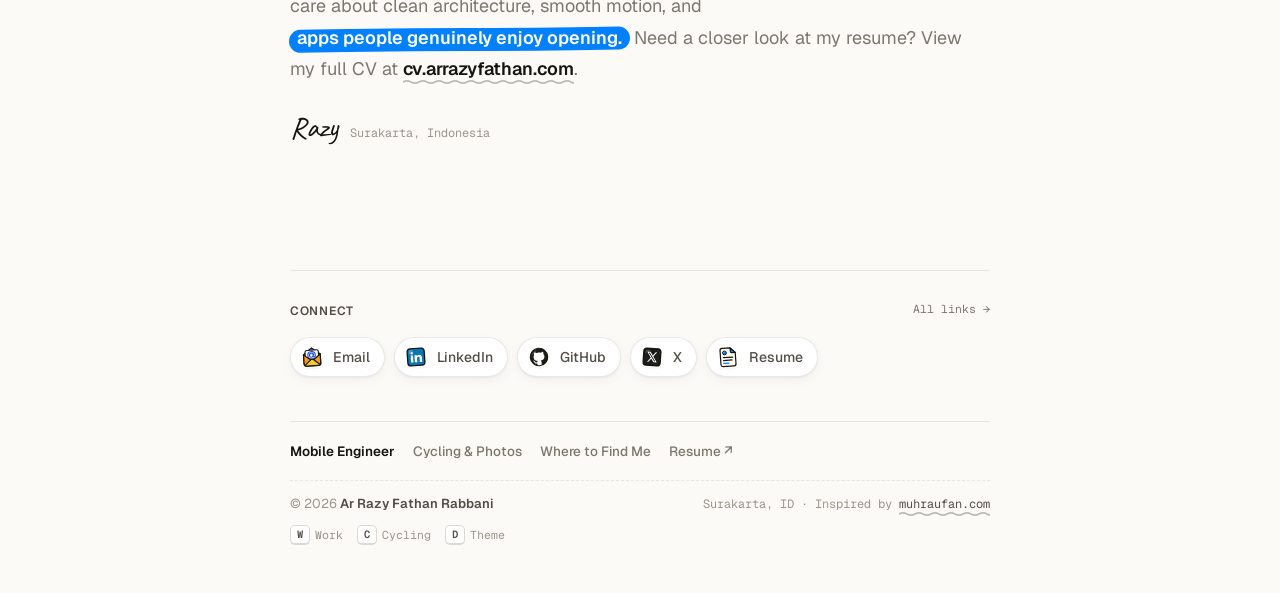
==== commit 4ad09f03: "feat(og): add Cutting Mat Open Graph cards, generator script, and docs" ====
--- a/index.html
+++ b/index.html
@@ -17,7 +17,7 @@
   <meta property="og:url" content="https://arrazyfathan.com/" />
   <meta property="og:title" content="Ar Razy Fathan Rabbani — Mobile Engineer (Android &amp; iOS)" />
   <meta property="og:description" content="Mobile Engineer in Surakarta shipping Android and iOS apps with Kotlin, Jetpack Compose, Flutter, and KMP." />
-  <meta property="og:image" content="https://arrazyfathan.com/assets/og-image.png" />
+  <meta property="og:image" content="https://arrazyfathan.com/assets/og-image.png?v=mat-green" />
   <meta property="og:image:width" content="1200" />
   <meta property="og:image:height" content="630" />
   <meta property="og:image:alt" content="Ar Razy Fathan Rabbani — Mobile Engineer shipping Android and iOS apps" />
@@ -28,7 +28,7 @@
   <meta name="twitter:creator" content="@arrazyfathann" />
   <meta name="twitter:title" content="Ar Razy Fathan Rabbani — Mobile Engineer (Android &amp; iOS)" />
   <meta name="twitter:description" content="Mobile Engineer in Surakarta shipping Android and iOS apps with Kotlin, Jetpack Compose, Flutter, and KMP." />
-  <meta name="twitter:image" content="https://arrazyfathan.com/assets/og-image.png" />
+  <meta name="twitter:image" content="https://arrazyfathan.com/assets/og-image.png?v=mat-green" />
   <meta name="twitter:image:alt" content="Ar Razy Fathan Rabbani — Mobile Engineer shipping Android and iOS apps" />
 
   <!-- Fonts -->
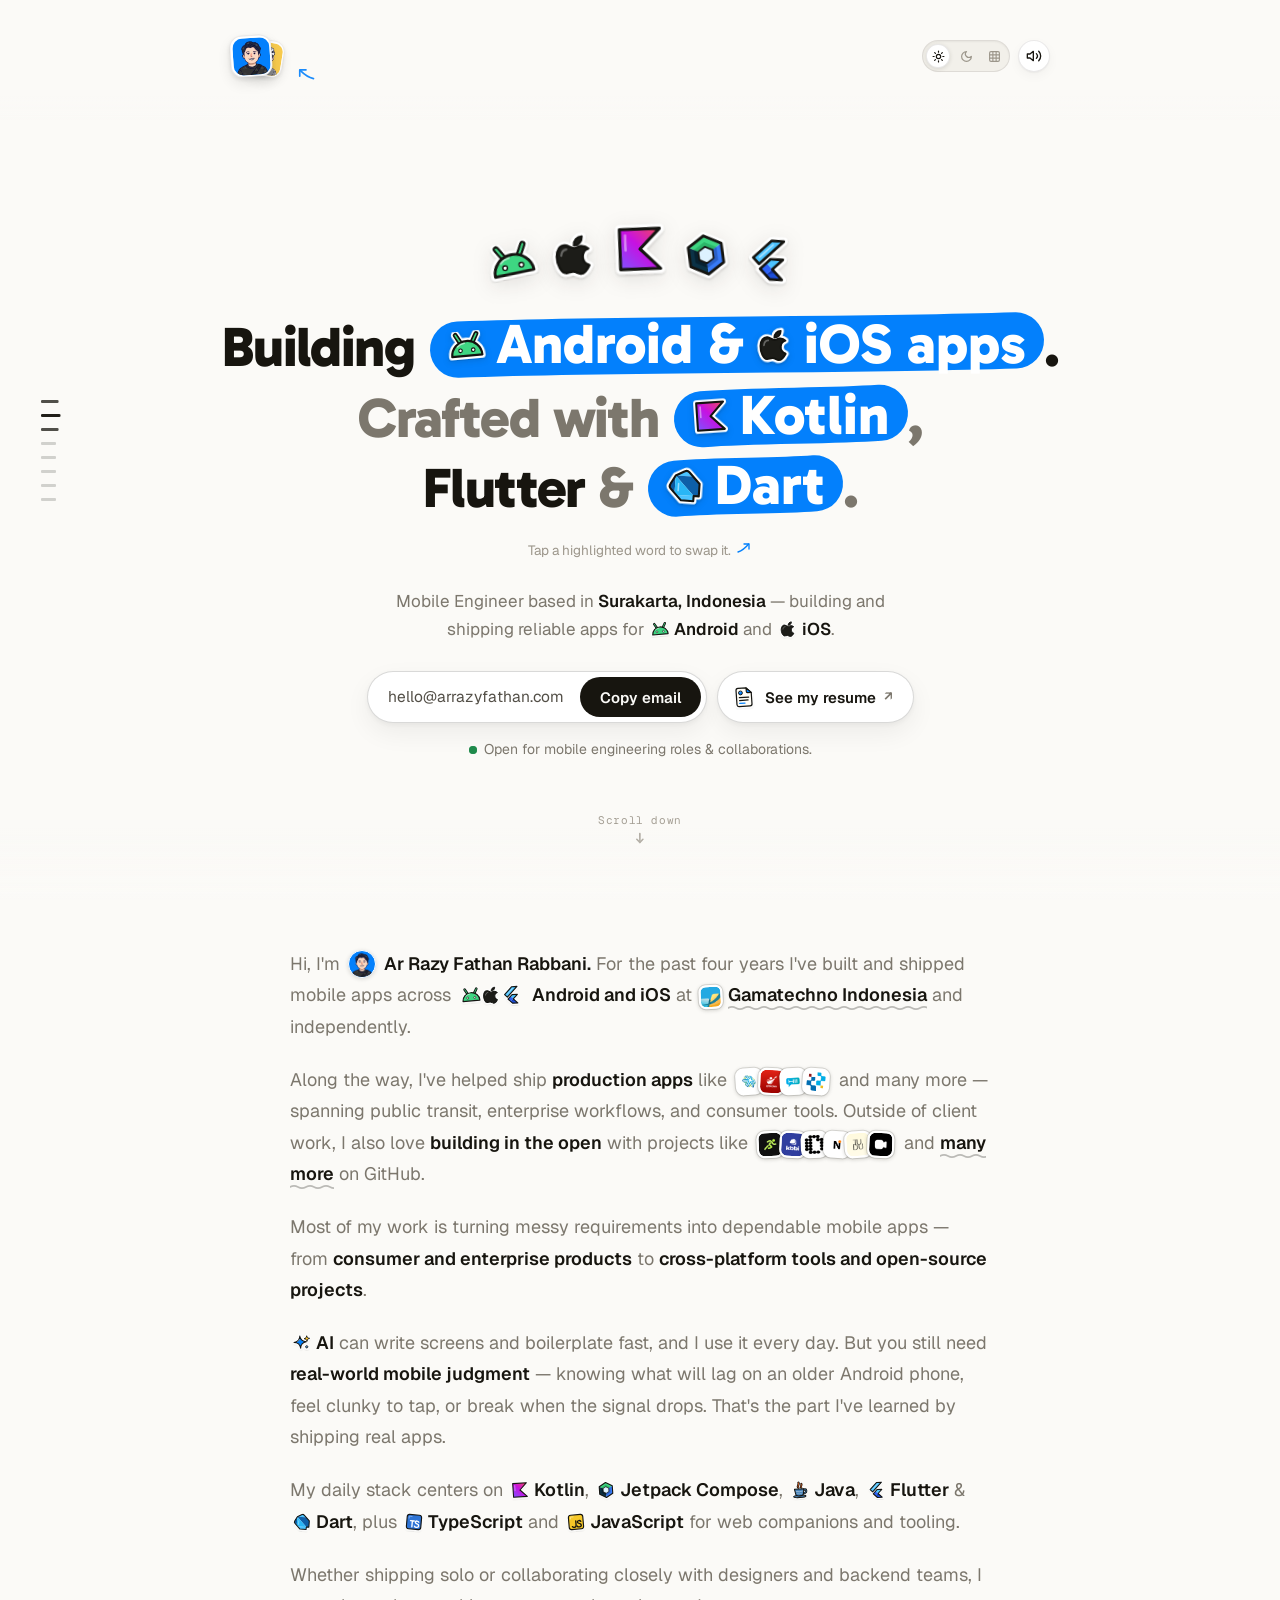
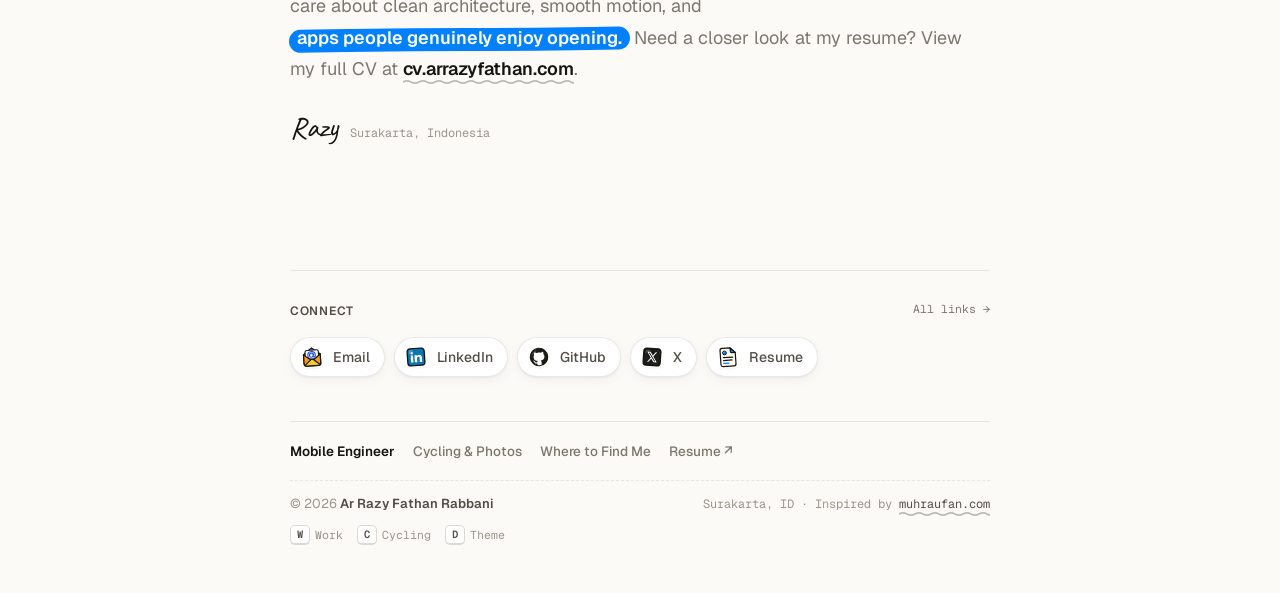
==== commit 4b255b0e: "feat(site): add 300th milestone trophy, 9-color cutting mat picker, and shuffled podcasts" ====
--- a/index.html
+++ b/index.html
@@ -42,7 +42,7 @@
   <link rel="apple-touch-icon" sizes="180x180" href="/assets/icons/apple-touch-icon.png" />
   <link rel="manifest" href="/site.webmanifest" />
   <link rel="prefetch" href="/cycling/" />
-  <link rel="stylesheet" href="/css/styles.css?v=62" />
+  <link rel="stylesheet" href="/css/styles.css?v=65" />
 
   <!-- Structured Data (JSON-LD: Person + WebSite) -->
   <script type="application/ld+json">
@@ -118,7 +118,7 @@
           root.setAttribute('data-day', sessionDay);
         }
         var sessionMat = sessionStorage.getItem('arrazy-mat');
-        if (/^(black|gray|maroon|blue|orange|pink|green)$/.test(sessionMat || '')) {
+        if (/^(black|gray|maroon|blue|orange|pink|green|sand|espresso)$/.test(sessionMat || '')) {
           root.setAttribute('data-mat', sessionMat);
         }
       } catch (e) {}
@@ -301,7 +301,9 @@
               <button type="button" class="mat-swatch" data-mat-color="blue" data-mat-label="Cobalt Blue" aria-label="Cobalt Blue" aria-pressed="false" style="--swatch: #002F9E"></button>
               <button type="button" class="mat-swatch" data-mat-color="orange" data-mat-label="Signal Orange" aria-label="Signal Orange" aria-pressed="false" style="--swatch: #FF3F0A"></button>
               <button type="button" class="mat-swatch" data-mat-color="pink" data-mat-label="Rose Pink" aria-label="Rose Pink" aria-pressed="false" style="--swatch: #CA6395"></button>
-              <button type="button" class="mat-swatch mat-swatch--center" data-mat-color="green" data-mat-label="Classic Green" aria-label="Classic Green" aria-pressed="true" style="--swatch: #095848"></button>
+              <button type="button" class="mat-swatch" data-mat-color="green" data-mat-label="Classic Green" aria-label="Classic Green" aria-pressed="true" style="--swatch: #095848"></button>
+              <button type="button" class="mat-swatch" data-mat-color="sand" data-mat-label="Kraft Sand" aria-label="Kraft Sand" aria-pressed="false" style="--swatch: #D6C9B2"></button>
+              <button type="button" class="mat-swatch" data-mat-color="espresso" data-mat-label="Espresso" aria-label="Espresso" aria-pressed="false" style="--swatch: #3A241A"></button>
             </div>
           </div>
         </div>
@@ -602,6 +604,6 @@
   <!-- Subtle Copy Toast -->
   <div class="toast" id="toast" role="status" aria-live="polite" hidden></div>
 
-  <script type="module" src="/js/main.js?v=51"></script>
+  <script type="module" src="/js/main.js?v=55"></script>
 </body>
 </html>
--- a/css/styles.css
+++ b/css/styles.css
@@ -456,6 +456,67 @@
   --wave-popover: url("data:image/svg+xml,%3Csvg xmlns='http://www.w3.org/2000/svg' width='16' height='6' viewBox='0 0 16 6'%3E%3Cpath d='M-8 3Q-4 5.3 0 3T8 3T16 3T24 3' fill='none' stroke='%233B0F26' stroke-width='1.6'/%3E%3C/svg%3E");
 }
 
+/* 7. Kraft Sand (#D6C9B2) — Architectural vellum / studio drafting board */
+html[data-day="mat"][data-mat="sand"] {
+  --bg: #D8CCB6;
+  --bg-rgb: 216, 204, 182;
+  --surface: rgba(28, 22, 14, 0.075);
+  --surface-solid: #CCC0A8;
+  --sunken: rgba(28, 22, 14, 0.12);
+  --ink: #1D1710;
+  --ink-2: #2F261C;
+  --muted: #473B2D;
+  --quiet: #615240;
+  --btn-ink: #FAF5EB;
+  --line: rgba(28, 22, 14, 0.17);
+  --line-strong: rgba(28, 22, 14, 0.34);
+  --mat-swatch: #D6C9B2;
+  --mat-grid-minor: rgba(28, 22, 14, 0.11);
+  --mat-grid-major: rgba(28, 22, 14, 0.28);
+  --mat-ruler: rgba(28, 22, 14, 0.62);
+  --mat-clearance: rgba(216, 204, 182, 0.34);
+  --mat-shadow-dark: rgba(62, 46, 24, 0.30);
+  --mat-shadow-light: rgba(255, 252, 244, 0.36);
+  --accent: #084CB3;
+  --accent-ink: #FFFFFF;
+  --arrow: #084CB3;
+  --wave-rest: url("data:image/svg+xml,%3Csvg xmlns='http://www.w3.org/2000/svg' width='16' height='6' viewBox='0 0 16 6'%3E%3Cpath d='M-8 3Q-4 5.3 0 3T8 3T16 3T24 3' fill='none' stroke='rgba(29,23,16,0.34)' stroke-width='1.55'/%3E%3C/svg%3E");
+  --wave-accent: url("data:image/svg+xml,%3Csvg xmlns='http://www.w3.org/2000/svg' width='16' height='6' viewBox='0 0 16 6'%3E%3Cpath d='M-8 3Q-4 5.3 0 3T8 3T16 3T24 3' fill='none' stroke='%23084CB3' stroke-width='1.9'/%3E%3C/svg%3E");
+  --wave-popover: url("data:image/svg+xml,%3Csvg xmlns='http://www.w3.org/2000/svg' width='16' height='6' viewBox='0 0 16 6'%3E%3Cpath d='M-8 3Q-4 5.3 0 3T8 3T16 3T24 3' fill='none' stroke='%23FAF5EB' stroke-width='1.6'/%3E%3C/svg%3E");
+  --shadow-sm: 0 2px 8px rgba(42, 32, 18, 0.11);
+  --shadow-pill: 0 4px 16px rgba(42, 32, 18, 0.14);
+  --shadow-photo: 0 3px 10px rgba(42, 32, 18, 0.18);
+}
+
+/* 8. Espresso (#3A241A) — Roasted walnut / leather desk-mat */
+html[data-day="mat"][data-mat="espresso"] {
+  --bg: #362117;
+  --bg-rgb: 54, 33, 23;
+  --surface: rgba(255, 238, 220, 0.10);
+  --surface-solid: #482E21;
+  --sunken: rgba(18, 8, 4, 0.38);
+  --ink: #FDF6EE;
+  --ink-2: #EFE0D1;
+  --muted: #D6BEA8;
+  --quiet: #B5987E;
+  --btn-ink: #2A170F;
+  --line: rgba(255, 234, 212, 0.18);
+  --line-strong: rgba(255, 234, 212, 0.35);
+  --mat-swatch: #3A241A;
+  --mat-grid-minor: rgba(255, 232, 208, 0.11);
+  --mat-grid-major: rgba(255, 236, 214, 0.30);
+  --mat-ruler: rgba(255, 238, 218, 0.66);
+  --mat-clearance: rgba(42, 24, 16, 0.36);
+  --mat-shadow-dark: rgba(12, 4, 0, 0.72);
+  --mat-shadow-light: rgba(255, 204, 158, 0.20);
+  --accent: #F6B97E;
+  --accent-ink: #29150B;
+  --arrow: #F6B97E;
+  --wave-rest: url("data:image/svg+xml,%3Csvg xmlns='http://www.w3.org/2000/svg' width='16' height='6' viewBox='0 0 16 6'%3E%3Cpath d='M-8 3Q-4 5.3 0 3T8 3T16 3T24 3' fill='none' stroke='rgba(253,246,238,0.36)' stroke-width='1.55'/%3E%3C/svg%3E");
+  --wave-accent: url("data:image/svg+xml,%3Csvg xmlns='http://www.w3.org/2000/svg' width='16' height='6' viewBox='0 0 16 6'%3E%3Cpath d='M-8 3Q-4 5.3 0 3T8 3T16 3T24 3' fill='none' stroke='%23F6B97E' stroke-width='1.9'/%3E%3C/svg%3E");
+  --wave-popover: url("data:image/svg+xml,%3Csvg xmlns='http://www.w3.org/2000/svg' width='16' height='6' viewBox='0 0 16 6'%3E%3Cpath d='M-8 3Q-4 5.3 0 3T8 3T16 3T24 3' fill='none' stroke='%232A170F' stroke-width='1.6'/%3E%3C/svg%3E");
+}
+
 /* Cycling Mode Accent Harmonization on Cutting Mat */
 html[data-profile="cycling"][data-day="mat"] {
   --accent: #FFD84D;
@@ -469,6 +530,13 @@
   --accent-ink: #150A05;
   --arrow: #150A05;
   --wave-accent: url("data:image/svg+xml,%3Csvg xmlns='http://www.w3.org/2000/svg' width='16' height='6' viewBox='0 0 16 6'%3E%3Cpath d='M-8 3Q-4 5.3 0 3T8 3T16 3T24 3' fill='none' stroke='%23150A05' stroke-width='1.9'/%3E%3C/svg%3E");
+}
+
+html[data-profile="cycling"][data-day="mat"][data-mat="sand"] {
+  --accent: #F2B705;
+  --accent-ink: #1D1710;
+  --arrow: #1D1710;
+  --wave-accent: url("data:image/svg+xml,%3Csvg xmlns='http://www.w3.org/2000/svg' width='16' height='6' viewBox='0 0 16 6'%3E%3Cpath d='M-8 3Q-4 5.3 0 3T8 3T16 3T24 3' fill='none' stroke='%231D1710' stroke-width='1.9'/%3E%3C/svg%3E");
 }
 
 @keyframes wave-flow {
@@ -936,6 +1004,37 @@
   color: var(--btn-ink, var(--bg));
 }
 
+/* Active cutting-mat color cue dot (signals clickable color palette) */
+.theme-opt--mat::after {
+  content: "";
+  position: absolute;
+  right: -1px;
+  bottom: -1px;
+  width: 7px;
+  height: 7px;
+  border-radius: 50%;
+  background: var(--mat-swatch, #095848);
+  box-shadow:
+    0 0 0 1.5px var(--ink),
+    0 1px 2px rgba(0, 0, 0, 0.28);
+  opacity: 0;
+  transform: scale(0.4);
+  pointer-events: none;
+  transition:
+    opacity 180ms var(--ease-out),
+    transform 260ms var(--spring),
+    background-color 200ms var(--ease-out);
+}
+
+html[data-day="mat"] .theme-opt--mat::after {
+  opacity: 1;
+  transform: scale(1);
+}
+
+html[data-day="mat"] .theme-opt--mat[aria-expanded="true"]::after {
+  transform: scale(1.18);
+}
+
 /* Cutting Mat Color Picker Pop-up (modeled on cutting-mat/Colors.png) */
 .mat-picker {
   position: absolute;
@@ -960,6 +1059,16 @@
     transform 300ms var(--spring-soft);
 }
 
+/* Invisible hover bridge spanning the gap between toggle button and picker */
+.mat-picker::after {
+  content: "";
+  position: absolute;
+  top: -14px;
+  left: 0;
+  right: 0;
+  height: 14px;
+}
+
 .mat-picker[hidden] {
   display: none;
 }
@@ -1041,10 +1150,6 @@
   transition: transform 240ms var(--spring), box-shadow 180ms var(--ease-out);
 }
 
-.mat-swatch--center {
-  grid-column: 2;
-}
-
 /* Subtle engraved cutting-mat crosshatch inside each swatch */
 .mat-swatch::before {
   content: "";
@@ -1060,10 +1165,11 @@
   pointer-events: none;
 }
 
-.mat-swatch[data-mat-color="orange"]::before {
+.mat-swatch[data-mat-color="orange"]::before,
+.mat-swatch[data-mat-color="sand"]::before {
   background-image:
-    linear-gradient(to right, rgba(20, 10, 5, 0.28) 1px, transparent 1px),
-    linear-gradient(to bottom, rgba(20, 10, 5, 0.28) 1px, transparent 1px);
+    linear-gradient(to right, rgba(20, 14, 5, 0.28) 1px, transparent 1px),
+    linear-gradient(to bottom, rgba(20, 14, 5, 0.28) 1px, transparent 1px);
 }
 
 .mat-swatch[data-mat-color="green"]::before {
@@ -1086,7 +1192,8 @@
   transition: opacity 160ms var(--ease-out), transform 260ms var(--spring);
 }
 
-.mat-swatch[data-mat-color="orange"]::after {
+.mat-swatch[data-mat-color="orange"]::after,
+.mat-swatch[data-mat-color="sand"]::after {
   background: #150A05;
 }
 
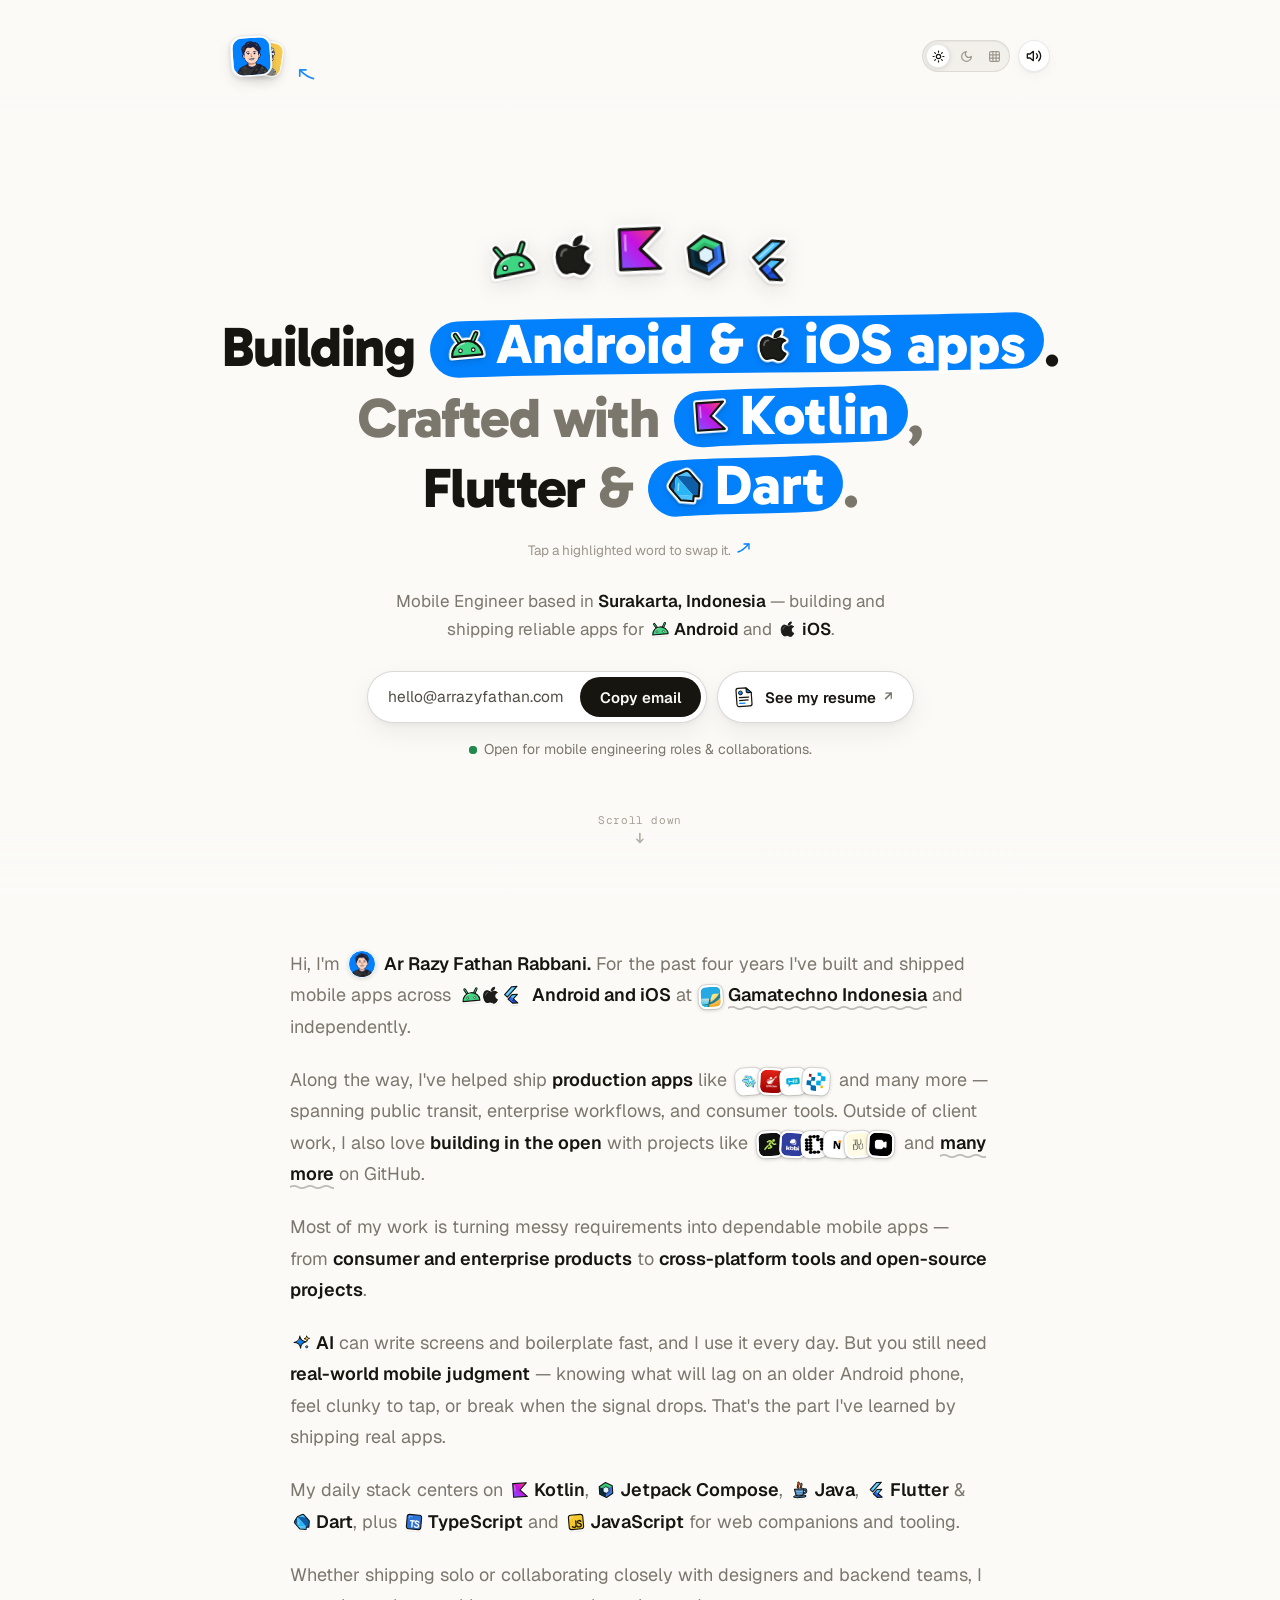
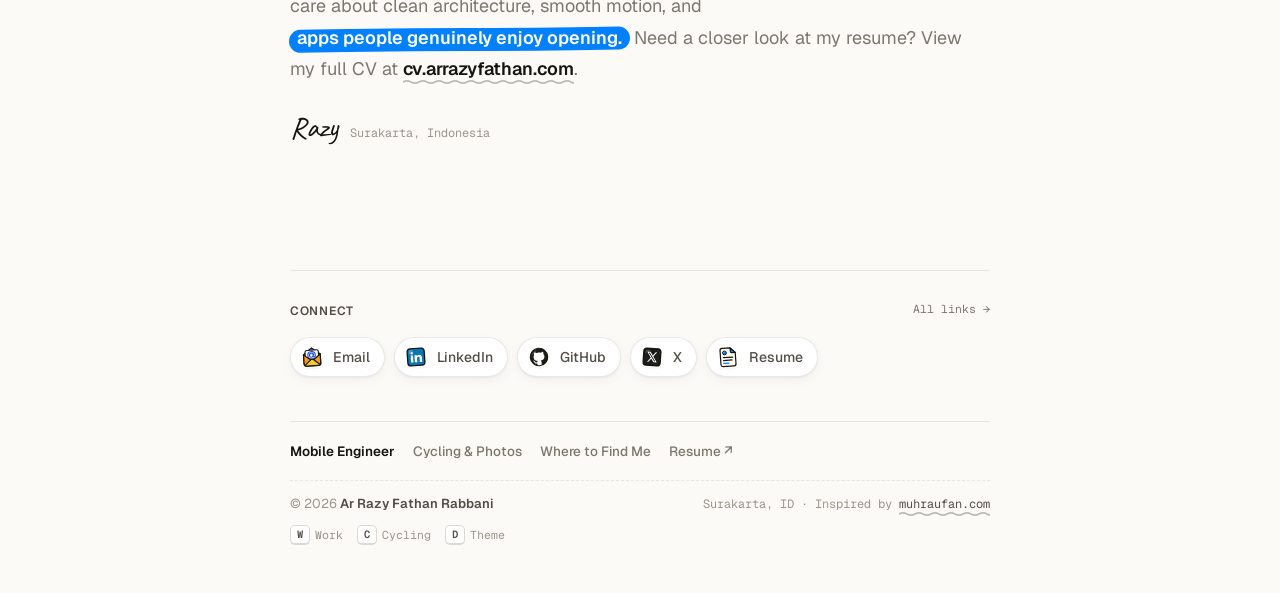
==== commit a0ca4e7a: "fix(links): open resume links in the same tab" ====
--- a/index.html
+++ b/index.html
@@ -429,8 +429,7 @@
           </div>
           <a
             href="https://cv.arrazyfathan.com"
-            target="_blank"
-            rel="noopener noreferrer me"
+            rel="me"
             class="btn-resume"
             title="View full resume at cv.arrazyfathan.com"
           >
@@ -539,7 +538,7 @@
 
         <p>
           Whether shipping solo or collaborating closely with designers and backend teams, I care about clean architecture, smooth motion, and <mark class="hl-swipe">apps people genuinely enjoy opening.</mark>
-          Need a closer look at my resume? View my full CV at <a href="https://cv.arrazyfathan.com" target="_blank" rel="noopener noreferrer me" class="text-link">cv.arrazyfathan.com</a>.
+          Need a closer look at my resume? View my full CV at <a href="https://cv.arrazyfathan.com" rel="me" class="text-link">cv.arrazyfathan.com</a>.
         </p>
 
         <div class="signature">
@@ -572,7 +571,7 @@
           <img src="/assets/icons/connect/x.svg" alt="" width="28" height="28" />
           <span>X</span>
         </a>
-        <a href="https://cv.arrazyfathan.com" target="_blank" rel="noopener noreferrer me" class="connect-pill" title="View resume at cv.arrazyfathan.com">
+        <a href="https://cv.arrazyfathan.com" rel="me" class="connect-pill" title="View resume at cv.arrazyfathan.com">
           <img src="/assets/icons/connect/resume.svg" alt="" width="28" height="28" />
           <span>Resume</span>
         </a>
@@ -586,7 +585,7 @@
       <a href="/" aria-current="page">Mobile Engineer</a>
       <a href="/cycling/">Cycling &amp; Photos</a>
       <a href="/connect/">Where to Find Me</a>
-      <a href="https://cv.arrazyfathan.com" target="_blank" rel="noopener noreferrer me">Resume &nearr;</a>
+      <a href="https://cv.arrazyfathan.com" rel="me">Resume &nearr;</a>
     </nav>
     <div class="foot-row">
       <p>&copy; <span id="year">2026</span> <strong>Ar Razy Fathan Rabbani</strong></p>
